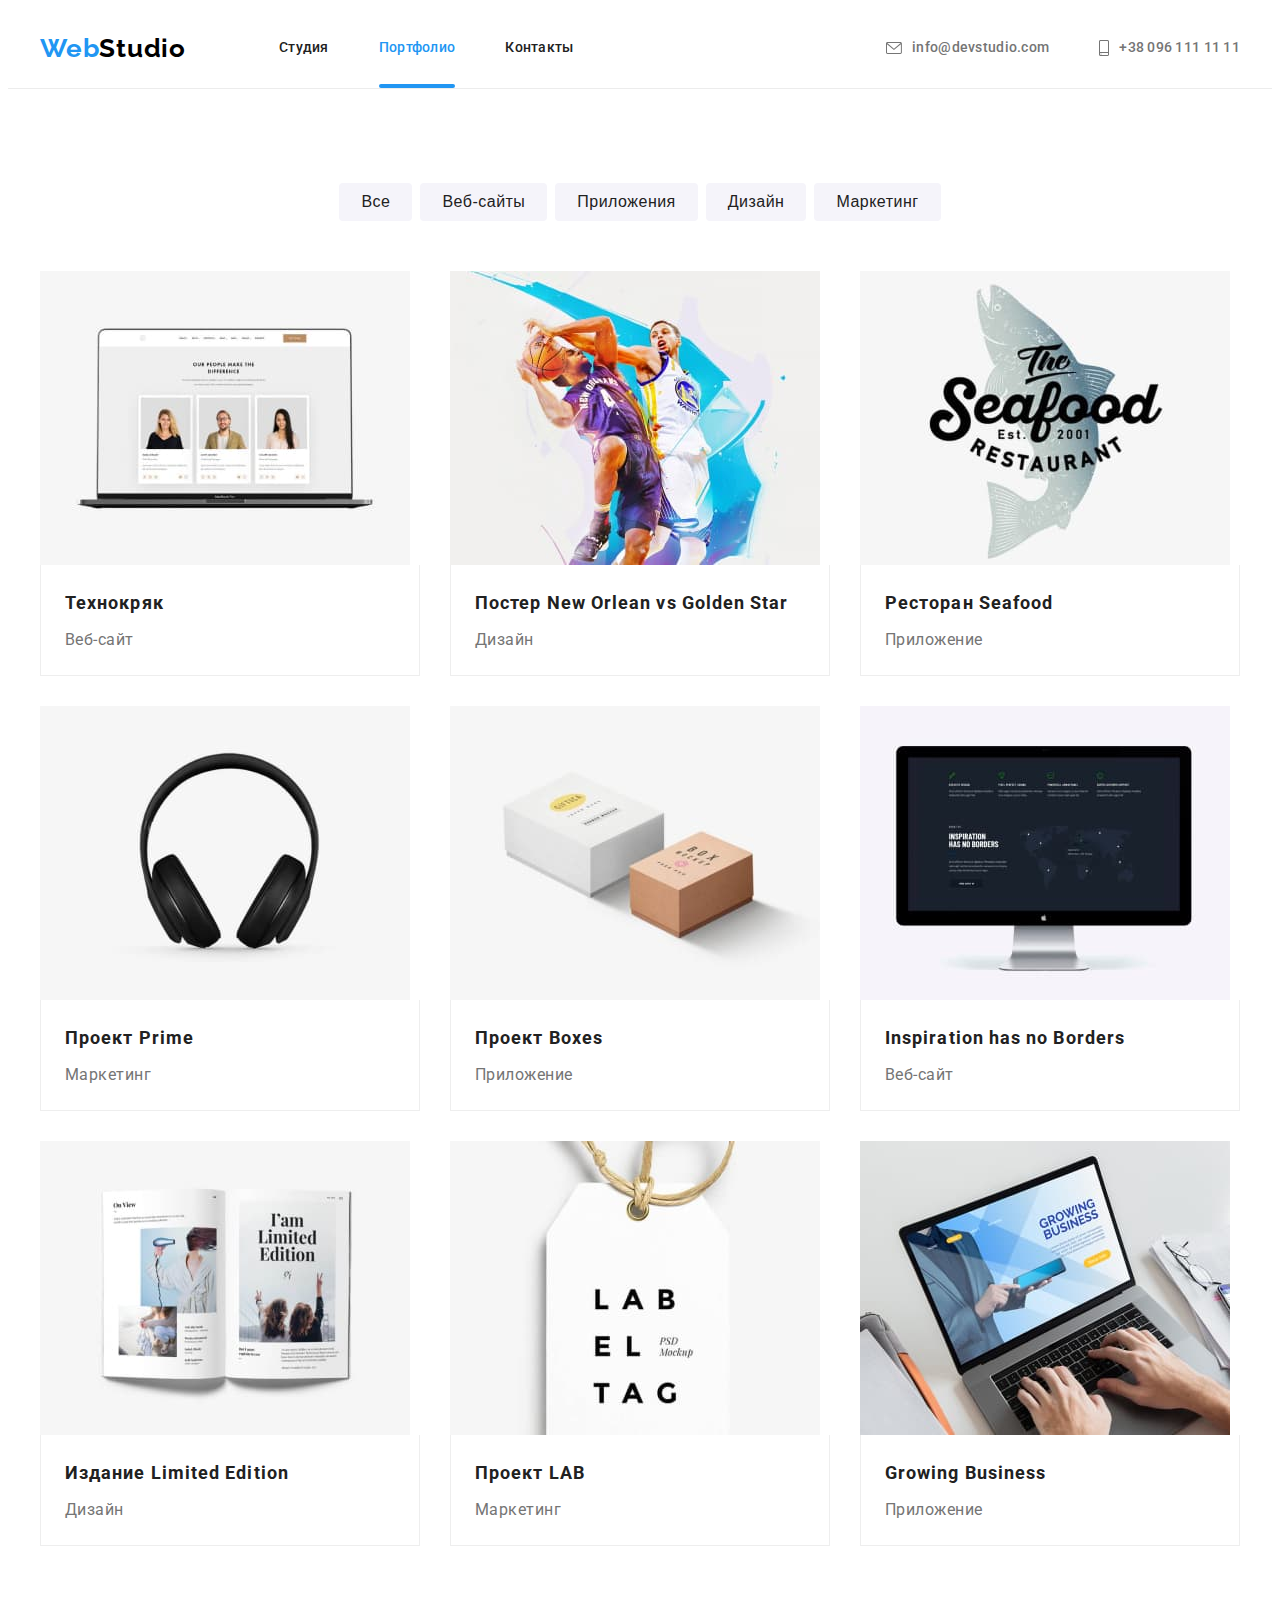
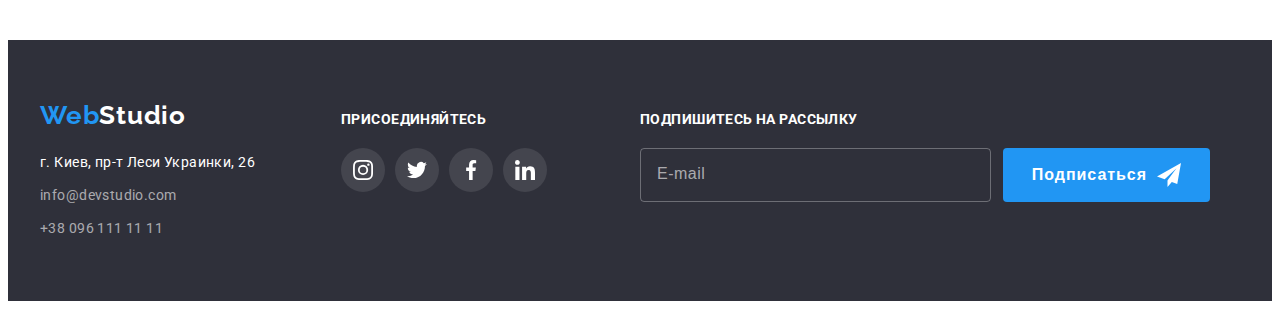
==== portfolio.html @ face76c1 "add files from hw-07" ====
<!DOCTYPE html>
<html lang="ru">
  <head>
    <meta charset="UTF-8" />
    <meta http-equiv="X-UA-Compatible" content="IE=edge" />
    <meta name="viewport" content="width=device-width, initial-scale=1.0" />
    <title>Портфолио</title>
    <link rel="preconnect" href="https://fonts.gstatic.com" />
    <link
      href="https://fonts.googleapis.com/css2?family=Raleway:wght@700&family=Roboto:wght@400;500;700;900&display=swap"
      rel="stylesheet"
    />
    <link
      rel="stylesheet"
      href="https://cdnjs.cloudflare.com/ajax/libs/modern-normalize/1.1.0/modern-normalize.min.css"
      integrity="sha512-wpPYUAdjBVSE4KJnH1VR1HeZfpl1ub8YT/NKx4PuQ5NmX2tKuGu6U/JRp5y+Y8XG2tV+wKQpNHVUX03MfMFn9Q=="
      crossorigin="anonymous"
      referrerpolicy="no-referrer"
    />
    <link rel="stylesheet" href="./css/main.min.css" />
  </head>
  <body>
    <!--Header-->
    <header class="page-header">
      <div class="container header-container">
        <nav class="nav-menu">
          <a href="./index.html" class="logo"
            ><span class="logo__web">Web</span
            ><span class="logo__studio logo__studio_dark">Studio</span></a
          >
          <ul class="nav-list">
            <li class="nav-list__item">
              <a class="nav-list__link" href="./index.html">Студия</a>
            </li>
            <li class="nav-list__item">
              <a class="nav-list__link nav-list__link_current" href="./portfolio.html">Портфолио</a>
            </li>
            <li class="nav-list__item"><a class="nav-list__link" href="">Контакты</a></li>
          </ul>
        </nav>

        <ul class="contacts-list">
          <li class="contacts-list__item">
            <a class="contacts-list__link" href="mailto:info@devstudio.com">
              <svg class="contacts-list__icon" width="16" height="12">
                <use href="./images/symbol-defs.svg#icon-envelope"></use>
              </svg>
              info@devstudio.com
            </a>
          </li>
          <li class="contacts-list__item">
            <a class="contacts-list__link" href="tel:+380961111111">
              <svg class="contacts-list__icon" width="10" height="16">
                <use href="./images/symbol-defs.svg#icon-smartphone"></use>
              </svg>
              +38 096 111 11 11
            </a>
          </li>
        </ul>
      </div>
    </header>

    <main>
      <!-- Project section -->
      <section class="projects">
        <div class="container">
          <ul class="filter-list">
            <li class="filter-list__item">
              <button class="btn filter-list__button" type="button">Все</button>
            </li>
            <li class="filter-list__item">
              <button class="btn filter-list__button" type="button">Веб-сайты</button>
            </li>
            <li class="filter-list__item">
              <button class="btn filter-list__button" type="button">Приложения</button>
            </li>
            <li class="filter-list__item">
              <button class="btn filter-list__button" type="button">Дизайн</button>
            </li>
            <li class="filter-list__item">
              <button class="btn filter-list__button" type="button">Маркетинг</button>
            </li>
          </ul>

          <h1 class="visually-hidden">Портфолио наших работ</h1>
          <ul class="projects-list">
            <li class="projects-list__item">
              <figure class="projects-list__fig">
                <img
                  class="images"
                  src="./images/img-a1.jpg"
                  width="370"
                  alt="Раскрытый и включенный ноутбук, на экране загруженный сайт с портретными фотографиями людей"
                />
                <figcaption class="projects-list__overlay">
                  Технокряк это современная площадка распространения коронавируса. Компании
                  используют эту платформу для цифрового шпионажа и атак на защищённые сервера
                  конкурентов.
                </figcaption>
              </figure>
              <div class="projects-list__card">
                <h2 class="projects-list__name">Технокряк</h2>
                <p class="projects-list__type">Веб-сайт</p>
              </div>
            </li>

            <li class="projects-list__item">
              <figure class="projects-list__fig">
                <img
                  class="images"
                  src="./images/img-a2.jpg"
                  width="370"
                  alt="Два баскетболиста борются за мяч в прыжке"
                />
                <figcaption class="projects-list__overlay">
                  Lorem ipsum dolor sit amet consectetur adipisicing elit. Natus, doloribus dicta!
                  Voluptatum ut magni saepe consequuntur, earum asperiores.
                </figcaption>
              </figure>

              <div class="projects-list__card">
                <h2 class="projects-list__name">Постер New Orlean vs Golden Star</h2>
                <p class="projects-list__type">Дизайн</p>
              </div>
            </li>

            <li class="projects-list__item">
              <figure class="projects-list__fig">
                <img
                  class="images"
                  src="./images/img-a3.jpg"
                  width="370"
                  alt="Логотип ресторана морепродуктов"
                />
                <figcaption class="projects-list__overlay">
                  Lorem ipsum, dolor sit amet consectetur adipisicing elit. Deleniti similique
                  tempora et quod dolore inventore asperiores sunt! Quisquam tempore harum magni
                  veniam.
                </figcaption>
              </figure>

              <div class="projects-list__card">
                <h2 class="projects-list__name">Ресторан Seafood</h2>
                <p class="projects-list__type">Приложение</p>
              </div>
            </li>

            <li class="projects-list__item">
              <figure class="projects-list__fig">
                <img
                  class="images"
                  src="./images/img-a4.jpg"
                  width="370"
                  alt="Накладные наушники"
                />
                <figcaption class="projects-list__overlay">
                  Lorem ipsum dolor sit amet consectetur adipisicing elit. Veniam, optio iure? Quasi
                  incidunt provident accusantium sit exercitationem eaque excepturi autem!
                </figcaption>
              </figure>

              <div class="projects-list__card">
                <h2 class="projects-list__name">Проект Prime</h2>
                <p class="projects-list__type">Маркетинг</p>
              </div>
            </li>

            <li class="projects-list__item">
              <figure class="projects-list__fig">
                <img
                  class="images"
                  src="./images/img-a5.jpg"
                  width="370"
                  alt="Бумажные квадратные коробки. Одна - белая, вторая - коричневая"
                />
                <figcaption class="projects-list__overlay">
                  Lorem, ipsum dolor sit amet consectetur adipisicing elit. Nam obcaecati enim,
                  repudiandae accusantium reprehenderit modi rerum quaerat magni, ex ad ratione
                  quasi.
                </figcaption>
              </figure>

              <div class="projects-list__card">
                <h2 class="projects-list__name">Проект Boxes</h2>
                <p class="projects-list__type">Приложение</p>
              </div>
            </li>

            <li class="projects-list__item">
              <figure class="projects-list__fig">
                <img
                  class="images"
                  src="./images/img-a6.jpg"
                  width="370"
                  alt="Компьютерный монитор на серой подставке"
                />
                <figcaption class="projects-list__overlay">
                  Lorem ipsum dolor sit, amet consectetur adipisicing elit. Quam fugiat neque
                  mollitia odit labore?
                </figcaption>
              </figure>

              <div class="projects-list__card">
                <h2 class="projects-list__name">Inspiration has no Borders</h2>
                <p class="projects-list__type">Веб-сайт</p>
              </div>
            </li>

            <li class="projects-list__item">
              <figure class="projects-list__fig">
                <img
                  class="images"
                  src="./images/img-a7.jpg"
                  width="370"
                  alt="Бирка белого цвета с коричневой верёвкой"
                />
                <figcaption class="projects-list__overlay">
                  Lorem ipsum dolor sit amet consectetur, adipisicing elit. Reiciendis similique
                  iusto numquam illum officiis, excepturi hic quo temporibus maxime!
                </figcaption>
              </figure>

              <div class="projects-list__card">
                <h2 class="projects-list__name">Издание Limited Edition</h2>
                <p class="projects-list__type">Дизайн</p>
              </div>
            </li>

            <li class="projects-list__item">
              <figure class="projects-list__fig">
                <img class="images" src="./images/img-a8.jpg" width="370" alt="Раскрытая книга" />
                <figcaption class="projects-list__overlay">
                  Lorem ipsum dolor sit amet consectetur adipisicing elit. Aliquid voluptatem
                  commodi nihil officia rem deserunt, ad eos mollitia?
                </figcaption>
              </figure>

              <div class="projects-list__card">
                <h2 class="projects-list__name">Проект LAB</h2>
                <p class="projects-list__type">Маркетинг</p>
              </div>
            </li>

            <li class="projects-list__item">
              <figure class="projects-list__fig">
                <img
                  class="images"
                  src="./images/img-a9.jpg"
                  width="370"
                  alt="На экране ноутбука работающее приложение соответствующего проекта"
                />
                <figcaption class="projects-list__overlay">
                  Lorem ipsum dolor sit amet, consectetur adipisicing elit. Recusandae aliquam
                  doloremque ratione enim. Repellat numquam dolor dolorem optio ea odit!
                </figcaption>
              </figure>

              <div class="projects-list__card">
                <h2 class="projects-list__name">Growing Business</h2>
                <p class="projects-list__type">Приложение</p>
              </div>
            </li>
          </ul>
        </div>
      </section>
    </main>

    <!--Footer-->
    <footer class="footer">
      <div class="container footer-container">
        <div class="section-address">
          <a href="./index.html" class="logo footer-logo">
            <span class="logo__web">Web</span
            ><span class="logo__studio logo__studio_light">Studio</span></a
          >
          <ul class="footer-contacts">
            <li class="footer-contacts__item">
              <address class="footer-contacts__address">г. Киев, пр-т Леси Украинки, 26</address>
            </li>
            <li class="footer-contacts__item">
              <a class="footer-contacts__link" href="mailto:info@devstudio.com"
                >info@devstudio.com</a
              >
            </li>
            <li class="item">
              <a class="footer-contacts__link" href="tel:+380961111111">+38 096 111 11 11</a>
            </li>
          </ul>
        </div>
        <!-- section socials -->
        <section class="socials-section">
          <h3 class="socials-title">Присоединяйтесь</h3>

          <ul class="socials-list">
            <li class="socials-list__item">
              <a href="" class="socials-list__link socials-list__link_bgc_gray">
                <svg
                  class="socials-list__icon socials-list__icon_fill_white"
                  width="20"
                  height="20"
                >
                  <use href="./images/symbol-defs.svg#icon-instagram"></use>
                </svg>
              </a>
            </li>

            <li class="socials-list__item">
              <a href="" class="socials-list__link socials-list__link_bgc_gray">
                <svg
                  class="socials-list__icon socials-list__icon_fill_white"
                  width="20"
                  height="20"
                >
                  <use href="./images/symbol-defs.svg#icon-twitter"></use>
                </svg>
              </a>
            </li>

            <li class="socials-list__item">
              <a href="" class="socials-list__link socials-list__link_bgc_gray">
                <svg
                  class="socials-list__icon socials-list__icon_fill_white"
                  width="20"
                  height="20"
                >
                  <use href="./images/symbol-defs.svg#icon-facebook"></use>
                </svg>
              </a>
            </li>

            <li class="socials-list__item">
              <a href="" class="socials-list__link socials-list__link_bgc_gray">
                <svg
                  class="socials-list__icon socials-list__icon_fill_white"
                  width="20"
                  height="20"
                >
                  <use href="./images/symbol-defs.svg#icon-linkedin"></use>
                </svg>
              </a>
            </li>
          </ul>
        </section>
        <!--subscribe form -->
        <form class="subscribe-form">
          <label class="subscribe-label" for="subscribe">Подпишитесь на рассылку</label>
          <div class="input-btn-container">
            <input
              class="subscribe-input"
              type="email"
              name="user-email"
              id="subscribe"
              placeholder="E-mail"
            />
            <button type="submit" class="btn btn-subscribe">
              Подписаться
              <svg class="btn-subscribe__icon" width="24" height="24">
                <use href="./images/symbol-defs.svg#icon-send"></use>
              </svg>
            </button>
          </div>
        </form>
      </div>
    </footer>
  </body>
</html>
---- css/main.min.css ----
h1,h2,h3,h4,h5,h6,p,ul,a{margin:0;padding:0;list-style:none;text-decoration:none}button,input,textarea,a{outline:none}.visually-hidden{position:absolute;width:1px;height:1px;margin:-1px;padding:0;overflow:hidden;border:0;clip:rect(0 0 0 0)}body{font-family:'Roboto', sans-serif;color:#757575}.images{display:block;max-width:100%;height:auto}.page-header{border-bottom:1px solid #ececec}.header-container{display:flex;align-items:center}.container{width:1200px;padding-left:15px;padding-right:15px;margin-left:auto;margin-right:auto}.section{padding-top:94px;padding-bottom:94px}.logo{font-family:"Raleway",sans-serif;font-weight:700;font-size:26px;line-height:1.19;letter-spacing:0.03em}.logo__studio_dark{color:#000000}.logo__studio_light{color:#ffffff}.logo__web{color:#2196f3}.footer-logo{margin-bottom:20px}.nav-list{display:flex;margin-left:93px;font-weight:500;font-size:14px;line-height:1.14;letter-spacing:0.02em}.nav-list__item{position:relative}.nav-list__item:not(:last-child){margin-right:50px}.nav-list__link{display:block;padding-top:32px;padding-bottom:32px;color:#212121;transition-property:color;transition-duration:250ms;transition-timing-function:cubic-bezier(0.4, 0, 0.2, 1)}.nav-list__link:hover,.nav-list__link:focus{color:#2196f3}.nav-list__link_current{color:#2196f3}.nav-list__link_current::after{content:'';position:absolute;left:0;bottom:0;width:100%;height:4px;border-radius:2px;background-color:#2196f3}.nav-menu{display:flex;align-items:center}.contacts-list{display:flex;margin-left:auto;font-weight:500;font-size:14px;line-height:1.14;letter-spacing:0.02em}.contacts-list__item:not(:last-child){margin-right:50px}.contacts-list__icon{margin-right:10px;fill:#757575;transition-property:fill;transition-duration:250ms;transition-timing-function:cubic-bezier(0.4, 0, 0.2, 1)}.contacts-list__link{display:flex;align-items:center;padding-top:32px;padding-bottom:32px;color:currentColor;transition-property:color;transition-duration:250ms;transition-timing-function:cubic-bezier(0.4, 0, 0.2, 1)}.contacts-list__link:hover,.contacts-list__link:focus{color:#2196f3}.contacts-list__link:hover .contacts-list__icon,.contacts-list__link:focus .contacts-list__icon{fill:#2196f3}.section-hero{max-width:1600px;margin-left:auto;margin-right:auto;padding:200px 452px;text-align:center;background-image:linear-gradient(rgba(47,48,58,0.4), rgba(47,48,58,0.4)),url(../images/bg.jpg);background-repeat:no-repeat;background-size:cover}.main-title{margin-bottom:30px;max-width:696px;font-weight:900;font-size:44px;line-height:1.36;text-align:center;letter-spacing:0.06em;text-transform:uppercase;color:#fff}.btn{font-weight:700;font-size:16px;line-height:1.87;letter-spacing:0.06em;text-align:center;background-color:#2196f3;border-style:none;border-radius:4px;color:#fff;cursor:pointer;transition-property:background-color, box-shadow, color;transition-duration:250ms;transition-timing-function:cubic-bezier(0.4, 0, 0.2, 1)}.btn:hover,.btn:focus{box-shadow:0px 4px 4px rgba(0,0,0,0.15);background-color:#188ce8}.btn-hero{padding:10px 32px}.btn-modal{padding:10px 56px}.btn-subscribe{display:flex;align-items:center;padding:10px 29px}.btn-subscribe__icon{margin-left:10px;fill:#fff}.filter-list__button{padding:6px 22px;font-weight:500;line-height:1.62;letter-spacing:0.03em;color:#212121;background-color:#f5f4fa}.filter-list__button:focus,.filter-list__button:hover{color:#fff;background-color:#2196f3;box-shadow:0px 3px 1px rgba(0,0,0,0.1),0px 1px 2px rgba(0,0,0,0.08),0px 2px 2px rgba(0,0,0,0.12)}.backdrop{width:100vw;height:100vh;position:fixed;top:0;left:0;z-index:1;background-color:rgba(0,0,0,0.2);transition-property:opacity, background-color;transition-duration:250ms;transition-timing-function:cubic-bezier(0.4, 0, 0.2, 1)}.is-hidden{opacity:0;pointer-events:none}.modal{position:absolute;left:50%;top:50%;padding:40px;transform:translate(-50%, -50%);width:528px;min-height:581px;background-color:#fff;box-shadow:0px 1px 3px rgba(0,0,0,0.12),0px 1px 1px rgba(0,0,0,0.14),0px 2px 1px rgba(0,0,0,0.2);border-radius:4px}.modal-title{margin-bottom:12px;font-weight:700;font-size:20px;line-height:1.15;text-align:center;letter-spacing:0.03em;color:#212121}.close-btn{display:flex;justify-content:center;align-items:center;position:absolute;top:8px;right:8px;width:30px;height:30px;background-color:#fff;border:1px solid rgba(0,0,0,0.1);border-radius:50%;cursor:pointer}.close-btn__icon{fill:#000;margin:auto;transition-property:fill;transition-duration:250ms;transition-timing-function:cubic-bezier(0.4, 0, 0.2, 1)}.close-btn:hover .close-btn__icon{fill:#2196f3}.form-input-wrap{display:flex;flex-direction:column}.label{margin-bottom:4px;font-size:12px;line-height:1.17;letter-spacing:0.01em;color:#757575;text-align:left}.input-wrap{position:relative;margin-bottom:10px}.input{height:40px;width:100%;padding-left:42px;border:1px solid rgba(33,33,33,0.2);border-radius:4px;transition-property:border-color;transition-duration:250ms;transition-timing-function:cubic-bezier(0.4, 0, 0.2, 1)}.input__icon{position:absolute;top:50%;left:12px;transform:translateY(-50%);transition-property:fill;transition-duration:250ms;transition-timing-function:cubic-bezier(0.4, 0, 0.2, 1)}.input:hover,.input:focus{border-color:#2196f3}.input:hover+.input__icon,.input:focus+.input__icon{fill:#2196f3}.comment-wrap{display:flex;flex-direction:column}.comment{height:120px;padding:12px 16px;margin-bottom:20px;resize:none;border:1px solid rgba(33,33,33,0.2);border-radius:4px}.comment::placeholder{font-size:12px;line-height:1.17;letter-spacing:0.01em;color:rgba(117,117,117,0.5)}.comment:hover,.comment:focus{border-color:#2196f3}.agree-wrap{display:flex;align-items:center;justify-content:center;height:24px;margin-bottom:30px}.label-agree{display:flex;align-items:center;margin-bottom:0;font-size:14px;line-height:1.71;letter-spacing:0.03em;color:#757575}.label-agree__wrap{display:flex;align-items:center;justify-content:center;margin-right:7px;width:16px;height:15px;border:2px solid #000;border-radius:2px;fill:#fff}.user-check:checked+.label-agree .label-agree__wrap{border:none;background-color:#2196f3}.label-agree__link{color:#2196f3;text-decoration:underline}.section-title{margin-bottom:50px;font-weight:bold;font-size:36px;line-height:1.17;text-align:center;letter-spacing:0.03em;color:#212121}.section_bgc_light-gray{background-color:#f5f4fa}.features-list{margin-bottom:94px;display:flex}.features-list__item{width:270px}.features-list__item:not(:last-child){margin-right:30px}.features-list__container{display:flex;justify-content:center;align-items:center;margin-bottom:30px;width:100%;height:120px;background:#f5f4fa;border-radius:4px}.features-list__title{margin-bottom:10px;font-weight:bold;font-size:14px;line-height:1.14;letter-spacing:0.03em;text-transform:uppercase;color:#212121}.features-list__text{font-size:14px;line-height:1.71;letter-spacing:0.03em}.specialisation-list{display:flex;justify-content:space-between}.specialisation-list__fig{display:flex;position:relative;margin:0}.specialisation-list__label{position:absolute;bottom:0;width:100%;padding-top:27px;padding-bottom:27px;font-weight:700;font-size:14px;line-height:1.14;text-align:center;letter-spacing:0.03em;text-transform:uppercase;color:#fff;background:rgba(47,48,58,0.8)}.team-list{display:flex}.team-list__item{padding-bottom:30px;background:#ffffff;box-shadow:0px 1px 3px rgba(0,0,0,0.12),0px 1px 1px rgba(0,0,0,0.14),0px 2px 1px rgba(0,0,0,0.2);border-radius:0px 0px 4px 4px}.team-list__item:not(:last-child){margin-right:30px}.team-list__images{margin-bottom:30px}.team-list__name{margin-bottom:10px;font-weight:500;font-size:16px;line-height:1.19;text-align:center;letter-spacing:0.03em;color:#212121}.team-list__profession{margin-bottom:16px;font-size:16px;line-height:1.19;text-align:center;letter-spacing:0.03em}.socials-list{display:flex;justify-content:center}.socials-list__item:not(:last-child){margin-right:10px}.socials-list__link{display:flex;justify-content:center;align-items:center;width:44px;height:44px;border-radius:50%;transition-property:background-color;transition-duration:250ms;transition-timing-function:cubic-bezier(0.4, 0, 0.2, 1)}.socials-list__link:hover,.socials-list__link:focus{background-color:#2196f3}.socials-list__link:hover .socials-list__icon,.socials-list__link:focus .socials-list__icon{fill:#fff}.socials-list__link_bgc_gray{background-color:rgba(255,255,255,0.1)}.socials-list__icon{transition-property:fill;transition-duration:250ms;transition-timing-function:cubic-bezier(0.4, 0, 0.2, 1)}.socials-list__icon_fill_light-gray{fill:#afb1b8}.socials-list__icon_fill_white{fill:#fff}.clients-list{display:flex;justify-content:center}.clients-list__item:not(:last-child){margin-right:30px}.clients-list__icon{fill:#afb1b8;transition-property:fill;transition-duration:250ms;transition-timing-function:cubic-bezier(0.4, 0, 0.2, 1)}.clients-list__item .clients-list__link{display:flex;justify-content:center;align-items:center;width:170px;height:92px;border:1px solid #afb1b8;border-radius:4px;transition-property:border;transition-duration:250ms;transition-timing-function:cubic-bezier(0.4, 0, 0.2, 1)}.clients-list__link:hover,.clients-list__link:focus{border:1px solid #2196f3}.clients-list__link:hover .clients-list__icon,.clients-list__link:hover .clients-list__icon,.clients-list__link:focus .clients-list__icon,.clients-list__link:focus .clients-list__icon{fill:#2196f3}.footer{background-color:#2f303a}.footer-container{display:flex;padding-top:60px;padding-bottom:60px}.section-address{display:flex;flex-flow:column;min-width:231px}.footer-contacts__item:not(:last-child){margin-bottom:9px}.footer-contacts__address{font-style:inherit;font-size:14px;line-height:1.71;letter-spacing:0.03em;color:#fff}.footer-contacts__link{font-size:14px;line-height:1.71;letter-spacing:0.03em;color:rgba(255,255,255,0.6);transition-property:color;transition-duration:250ms;transition-timing-function:cubic-bezier(0.4, 0, 0.2, 1)}.footer-contacts__link:hover,.footer-contacts__link:focus{color:#2196f3}.socials-section{padding-top:12px;margin-left:70px}.socials-title{margin-bottom:20px;font-weight:700;font-size:14px;line-height:1.14;letter-spacing:0.03em;text-transform:uppercase;color:#fff}.subscribe-form{width:100%;height:auto;margin-left:93px;padding-top:12px}.input-btn-container{display:flex;width:570px}.subscribe-label{display:block;margin-bottom:20px;font-weight:700;font-size:14px;line-height:1.14;letter-spacing:0.03em;text-transform:uppercase;color:#fff}.subscribe-input{margin-right:12px;padding-left:16px;height:50px;width:358px;border:1px solid rgba(255,255,255,0.3);border-radius:4px;background-color:transparent;color:#fff}.subscribe-input::placeholder{font-size:16px;line-height:1.25;letter-spacing:0.03em;color:rgba(255,255,255,0.6)}.subscribe-input:hover,.subscribe-input:focus{border-color:#2196f3}.projects{padding-top:94px;padding-bottom:94px}.filter-list{display:flex;justify-content:center;margin-bottom:50px}.filter-list__item:not(:last-child){margin-right:8px}.projects-list{display:flex;flex-wrap:wrap;margin-top:-30px;margin-left:-30px}.projects-list__fig{position:relative;margin:0;overflow:hidden}.projects-list__overlay{position:absolute;bottom:0;left:0;transform:translateY(105%);padding:63px 24px;width:100%;height:100%;font-size:18px;line-height:1.56;letter-spacing:0.03em;color:#fff;background:rgba(33,150,243,0.9);transition:transform 250ms cubic-bezier(0.4, 0, 0.2, 1)}.projects-list__card{display:block;padding:20px 24px;border:1px solid #eeeeee;border-top:none}.projects-list__name{margin-bottom:4px;font-weight:700;font-size:18px;line-height:36px;letter-spacing:0.06em;color:#212121}.projects-list__type{font-size:16px;line-height:30px;letter-spacing:0.03em}.projects-list__item{flex-basis:calc(100% / 3 - 30px);margin-top:30px;margin-left:30px;transition-property:box-shadow;transition-duration:250ms;transition-timing-function:cubic-bezier(0.4, 0, 0.2, 1)}.projects-list__item:hover{box-shadow:0px 1px 1px rgba(0,0,0,0.12),0px 4px 4px rgba(0,0,0,0.06),1px 4px 6px rgba(0,0,0,0.16)}.projects-list__item:hover .projects-list__overlay{transform:translateY(0)}
/*# sourceMappingURL=main.min.css.map */
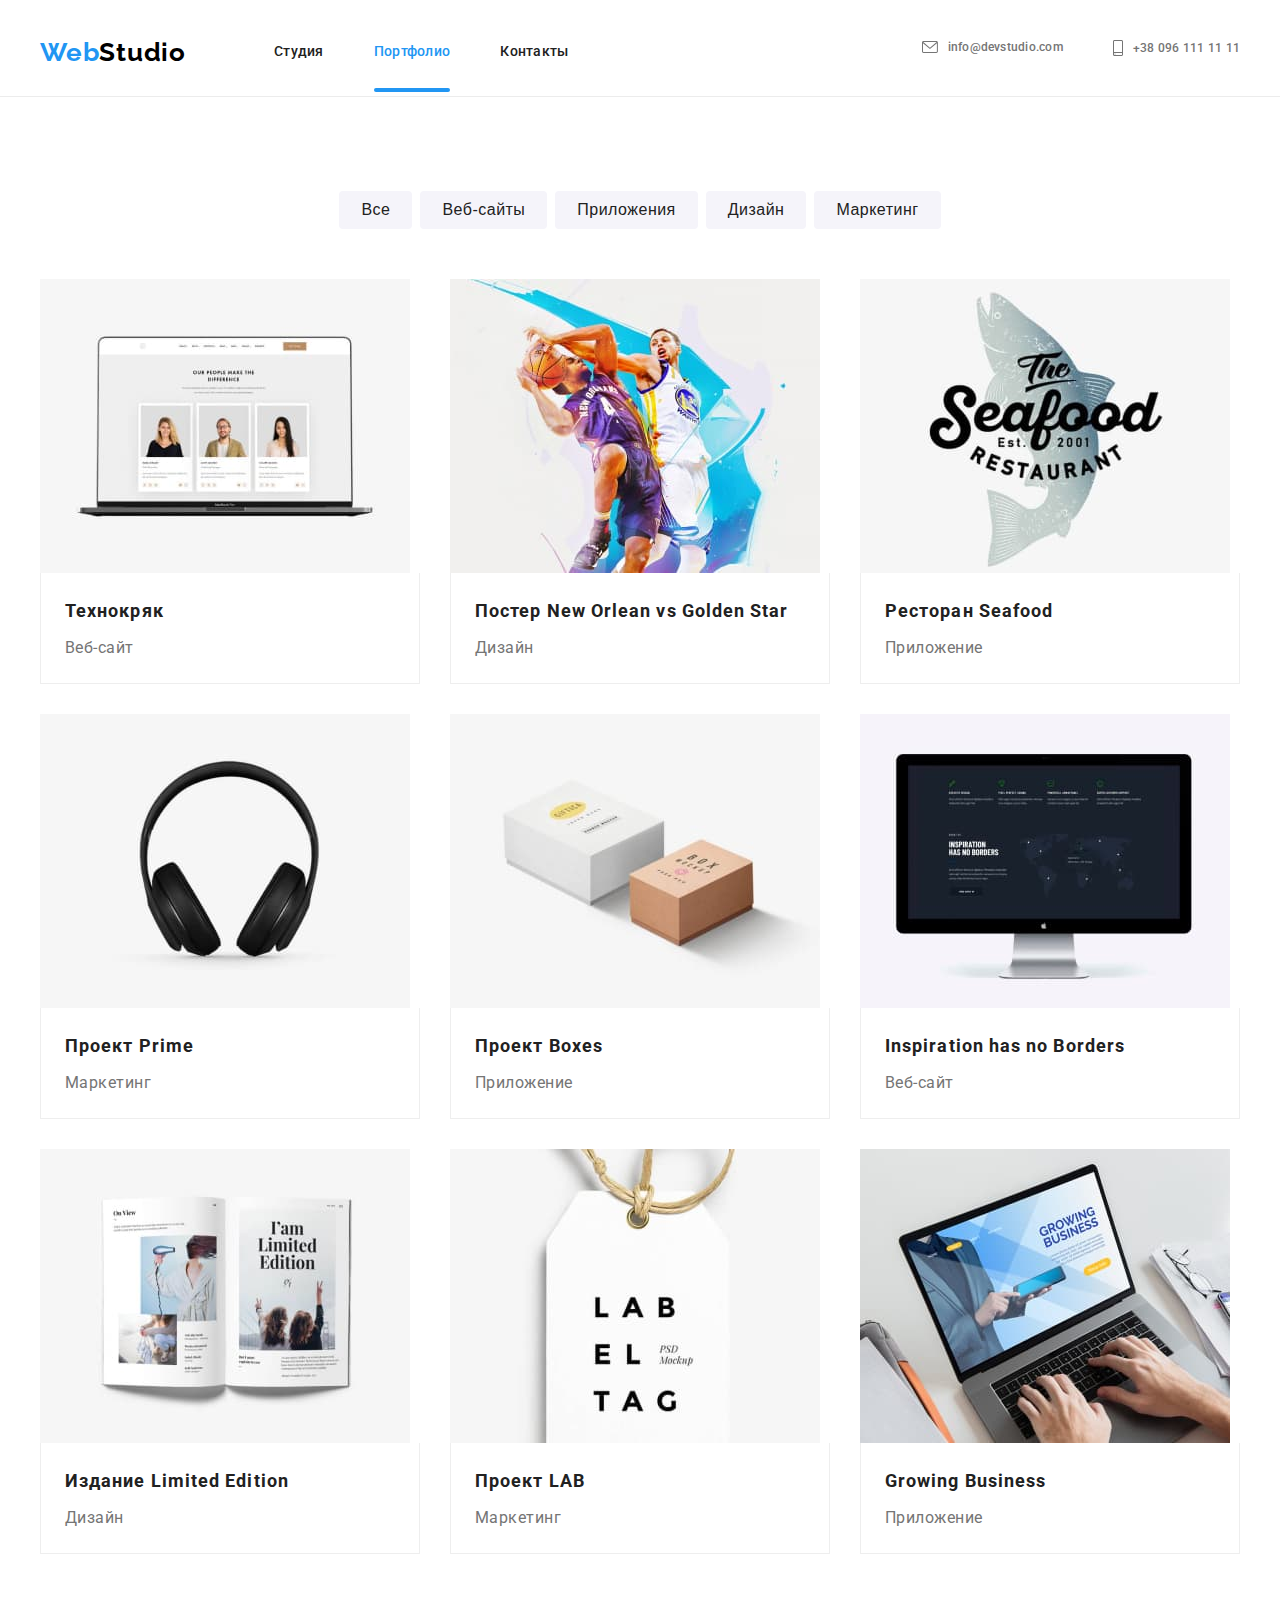
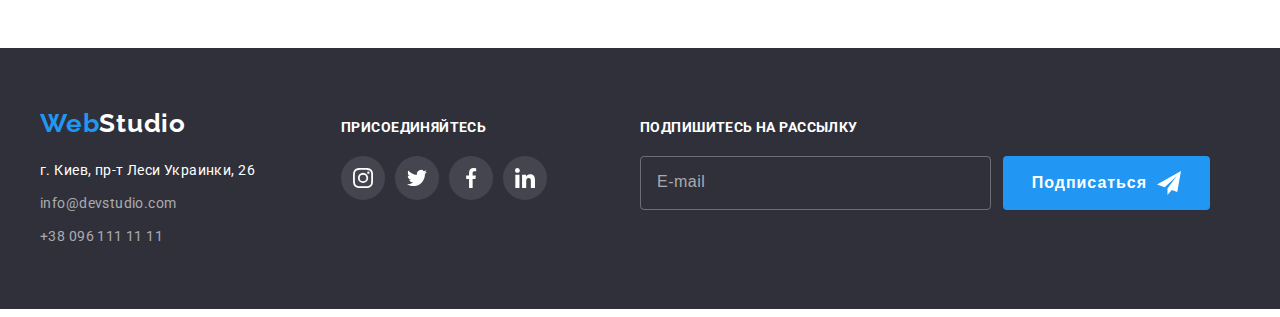
==== commit 0d24db1a: "main and portfolio pages update" ====
--- a/portfolio.html
+++ b/portfolio.html
@@ -265,83 +265,86 @@
       </section>
     </main>
 
-    <!--Footer-->
+    <!-- Footer -->
     <footer class="footer">
       <div class="container footer-container">
-        <div class="section-address">
-          <a href="./index.html" class="logo footer-logo">
-            <span class="logo__web">Web</span
-            ><span class="logo__studio logo__studio_light">Studio</span></a
-          >
-          <ul class="footer-contacts">
-            <li class="footer-contacts__item">
-              <address class="footer-contacts__address">г. Киев, пр-т Леси Украинки, 26</address>
-            </li>
-            <li class="footer-contacts__item">
-              <a class="footer-contacts__link" href="mailto:info@devstudio.com"
-                >info@devstudio.com</a
-              >
-            </li>
-            <li class="item">
-              <a class="footer-contacts__link" href="tel:+380961111111">+38 096 111 11 11</a>
-            </li>
-          </ul>
+        <div class="tablet-footer">
+          <div class="section-address">
+            <a href="./index.html" class="logo footer-logo">
+              <span class="logo__web">Web</span
+              ><span class="logo__studio logo__studio_light">Studio</span></a
+            >
+            <ul class="footer-contacts">
+              <li class="footer-contacts__item">
+                <address class="footer-contacts__address">г. Киев, пр-т Леси Украинки, 26</address>
+              </li>
+              <li class="footer-contacts__item">
+                <a class="footer-contacts__link" href="mailto:info@devstudio.com"
+                  >info@devstudio.com</a
+                >
+              </li>
+              <li class="item">
+                <a class="footer-contacts__link" href="tel:+380961111111">+38 096 111 11 11</a>
+              </li>
+            </ul>
+          </div>
+
+          <!-- section socials -->
+          <section class="socials-section">
+            <h3 class="socials-title">Присоединяйтесь</h3>
+
+            <ul class="socials-list">
+              <li class="socials-list__item">
+                <a href="" class="socials-list__link socials-list__link_bgc_gray">
+                  <svg
+                    class="socials-list__icon socials-list__icon_fill_white"
+                    width="20"
+                    height="20"
+                  >
+                    <use href="./images/symbol-defs.svg#icon-instagram"></use>
+                  </svg>
+                </a>
+              </li>
+
+              <li class="socials-list__item">
+                <a href="" class="socials-list__link socials-list__link_bgc_gray">
+                  <svg
+                    class="socials-list__icon socials-list__icon_fill_white"
+                    width="20"
+                    height="20"
+                  >
+                    <use href="./images/symbol-defs.svg#icon-twitter"></use>
+                  </svg>
+                </a>
+              </li>
+
+              <li class="socials-list__item">
+                <a href="" class="socials-list__link socials-list__link_bgc_gray">
+                  <svg
+                    class="socials-list__icon socials-list__icon_fill_white"
+                    width="20"
+                    height="20"
+                  >
+                    <use href="./images/symbol-defs.svg#icon-facebook"></use>
+                  </svg>
+                </a>
+              </li>
+
+              <li class="socials-list__item">
+                <a href="" class="socials-list__link socials-list__link_bgc_gray">
+                  <svg
+                    class="socials-list__icon socials-list__icon_fill_white"
+                    width="20"
+                    height="20"
+                  >
+                    <use href="./images/symbol-defs.svg#icon-linkedin"></use>
+                  </svg>
+                </a>
+              </li>
+            </ul>
+          </section>
         </div>
-        <!-- section socials -->
-        <section class="socials-section">
-          <h3 class="socials-title">Присоединяйтесь</h3>
-
-          <ul class="socials-list">
-            <li class="socials-list__item">
-              <a href="" class="socials-list__link socials-list__link_bgc_gray">
-                <svg
-                  class="socials-list__icon socials-list__icon_fill_white"
-                  width="20"
-                  height="20"
-                >
-                  <use href="./images/symbol-defs.svg#icon-instagram"></use>
-                </svg>
-              </a>
-            </li>
-
-            <li class="socials-list__item">
-              <a href="" class="socials-list__link socials-list__link_bgc_gray">
-                <svg
-                  class="socials-list__icon socials-list__icon_fill_white"
-                  width="20"
-                  height="20"
-                >
-                  <use href="./images/symbol-defs.svg#icon-twitter"></use>
-                </svg>
-              </a>
-            </li>
-
-            <li class="socials-list__item">
-              <a href="" class="socials-list__link socials-list__link_bgc_gray">
-                <svg
-                  class="socials-list__icon socials-list__icon_fill_white"
-                  width="20"
-                  height="20"
-                >
-                  <use href="./images/symbol-defs.svg#icon-facebook"></use>
-                </svg>
-              </a>
-            </li>
-
-            <li class="socials-list__item">
-              <a href="" class="socials-list__link socials-list__link_bgc_gray">
-                <svg
-                  class="socials-list__icon socials-list__icon_fill_white"
-                  width="20"
-                  height="20"
-                >
-                  <use href="./images/symbol-defs.svg#icon-linkedin"></use>
-                </svg>
-              </a>
-            </li>
-          </ul>
-        </section>
-        <!--subscribe form -->
+        <!-- subscribe form -->
         <form class="subscribe-form">
           <label class="subscribe-label" for="subscribe">Подпишитесь на рассылку</label>
           <div class="input-btn-container">
--- a/css/main.min.css
+++ b/css/main.min.css
@@ -1,2 +1,2 @@
-h1,h2,h3,h4,h5,h6,p,ul,a{margin:0;padding:0;list-style:none;text-decoration:none}button,input,textarea,a{outline:none}.visually-hidden{position:absolute;width:1px;height:1px;margin:-1px;padding:0;overflow:hidden;border:0;clip:rect(0 0 0 0)}body{font-family:'Roboto', sans-serif;color:#757575}.images{display:block;max-width:100%;height:auto}.page-header{border-bottom:1px solid #ececec}.header-container{display:flex;align-items:center}.container{width:1200px;padding-left:15px;padding-right:15px;margin-left:auto;margin-right:auto}.section{padding-top:94px;padding-bottom:94px}.logo{font-family:"Raleway",sans-serif;font-weight:700;font-size:26px;line-height:1.19;letter-spacing:0.03em}.logo__studio_dark{color:#000000}.logo__studio_light{color:#ffffff}.logo__web{color:#2196f3}.footer-logo{margin-bottom:20px}.nav-list{display:flex;margin-left:93px;font-weight:500;font-size:14px;line-height:1.14;letter-spacing:0.02em}.nav-list__item{position:relative}.nav-list__item:not(:last-child){margin-right:50px}.nav-list__link{display:block;padding-top:32px;padding-bottom:32px;color:#212121;transition-property:color;transition-duration:250ms;transition-timing-function:cubic-bezier(0.4, 0, 0.2, 1)}.nav-list__link:hover,.nav-list__link:focus{color:#2196f3}.nav-list__link_current{color:#2196f3}.nav-list__link_current::after{content:'';position:absolute;left:0;bottom:0;width:100%;height:4px;border-radius:2px;background-color:#2196f3}.nav-menu{display:flex;align-items:center}.contacts-list{display:flex;margin-left:auto;font-weight:500;font-size:14px;line-height:1.14;letter-spacing:0.02em}.contacts-list__item:not(:last-child){margin-right:50px}.contacts-list__icon{margin-right:10px;fill:#757575;transition-property:fill;transition-duration:250ms;transition-timing-function:cubic-bezier(0.4, 0, 0.2, 1)}.contacts-list__link{display:flex;align-items:center;padding-top:32px;padding-bottom:32px;color:currentColor;transition-property:color;transition-duration:250ms;transition-timing-function:cubic-bezier(0.4, 0, 0.2, 1)}.contacts-list__link:hover,.contacts-list__link:focus{color:#2196f3}.contacts-list__link:hover .contacts-list__icon,.contacts-list__link:focus .contacts-list__icon{fill:#2196f3}.section-hero{max-width:1600px;margin-left:auto;margin-right:auto;padding:200px 452px;text-align:center;background-image:linear-gradient(rgba(47,48,58,0.4), rgba(47,48,58,0.4)),url(../images/bg.jpg);background-repeat:no-repeat;background-size:cover}.main-title{margin-bottom:30px;max-width:696px;font-weight:900;font-size:44px;line-height:1.36;text-align:center;letter-spacing:0.06em;text-transform:uppercase;color:#fff}.btn{font-weight:700;font-size:16px;line-height:1.87;letter-spacing:0.06em;text-align:center;background-color:#2196f3;border-style:none;border-radius:4px;color:#fff;cursor:pointer;transition-property:background-color, box-shadow, color;transition-duration:250ms;transition-timing-function:cubic-bezier(0.4, 0, 0.2, 1)}.btn:hover,.btn:focus{box-shadow:0px 4px 4px rgba(0,0,0,0.15);background-color:#188ce8}.btn-hero{padding:10px 32px}.btn-modal{padding:10px 56px}.btn-subscribe{display:flex;align-items:center;padding:10px 29px}.btn-subscribe__icon{margin-left:10px;fill:#fff}.filter-list__button{padding:6px 22px;font-weight:500;line-height:1.62;letter-spacing:0.03em;color:#212121;background-color:#f5f4fa}.filter-list__button:focus,.filter-list__button:hover{color:#fff;background-color:#2196f3;box-shadow:0px 3px 1px rgba(0,0,0,0.1),0px 1px 2px rgba(0,0,0,0.08),0px 2px 2px rgba(0,0,0,0.12)}.backdrop{width:100vw;height:100vh;position:fixed;top:0;left:0;z-index:1;background-color:rgba(0,0,0,0.2);transition-property:opacity, background-color;transition-duration:250ms;transition-timing-function:cubic-bezier(0.4, 0, 0.2, 1)}.is-hidden{opacity:0;pointer-events:none}.modal{position:absolute;left:50%;top:50%;padding:40px;transform:translate(-50%, -50%);width:528px;min-height:581px;background-color:#fff;box-shadow:0px 1px 3px rgba(0,0,0,0.12),0px 1px 1px rgba(0,0,0,0.14),0px 2px 1px rgba(0,0,0,0.2);border-radius:4px}.modal-title{margin-bottom:12px;font-weight:700;font-size:20px;line-height:1.15;text-align:center;letter-spacing:0.03em;color:#212121}.close-btn{display:flex;justify-content:center;align-items:center;position:absolute;top:8px;right:8px;width:30px;height:30px;background-color:#fff;border:1px solid rgba(0,0,0,0.1);border-radius:50%;cursor:pointer}.close-btn__icon{fill:#000;margin:auto;transition-property:fill;transition-duration:250ms;transition-timing-function:cubic-bezier(0.4, 0, 0.2, 1)}.close-btn:hover .close-btn__icon{fill:#2196f3}.form-input-wrap{display:flex;flex-direction:column}.label{margin-bottom:4px;font-size:12px;line-height:1.17;letter-spacing:0.01em;color:#757575;text-align:left}.input-wrap{position:relative;margin-bottom:10px}.input{height:40px;width:100%;padding-left:42px;border:1px solid rgba(33,33,33,0.2);border-radius:4px;transition-property:border-color;transition-duration:250ms;transition-timing-function:cubic-bezier(0.4, 0, 0.2, 1)}.input__icon{position:absolute;top:50%;left:12px;transform:translateY(-50%);transition-property:fill;transition-duration:250ms;transition-timing-function:cubic-bezier(0.4, 0, 0.2, 1)}.input:hover,.input:focus{border-color:#2196f3}.input:hover+.input__icon,.input:focus+.input__icon{fill:#2196f3}.comment-wrap{display:flex;flex-direction:column}.comment{height:120px;padding:12px 16px;margin-bottom:20px;resize:none;border:1px solid rgba(33,33,33,0.2);border-radius:4px}.comment::placeholder{font-size:12px;line-height:1.17;letter-spacing:0.01em;color:rgba(117,117,117,0.5)}.comment:hover,.comment:focus{border-color:#2196f3}.agree-wrap{display:flex;align-items:center;justify-content:center;height:24px;margin-bottom:30px}.label-agree{display:flex;align-items:center;margin-bottom:0;font-size:14px;line-height:1.71;letter-spacing:0.03em;color:#757575}.label-agree__wrap{display:flex;align-items:center;justify-content:center;margin-right:7px;width:16px;height:15px;border:2px solid #000;border-radius:2px;fill:#fff}.user-check:checked+.label-agree .label-agree__wrap{border:none;background-color:#2196f3}.label-agree__link{color:#2196f3;text-decoration:underline}.section-title{margin-bottom:50px;font-weight:bold;font-size:36px;line-height:1.17;text-align:center;letter-spacing:0.03em;color:#212121}.section_bgc_light-gray{background-color:#f5f4fa}.features-list{margin-bottom:94px;display:flex}.features-list__item{width:270px}.features-list__item:not(:last-child){margin-right:30px}.features-list__container{display:flex;justify-content:center;align-items:center;margin-bottom:30px;width:100%;height:120px;background:#f5f4fa;border-radius:4px}.features-list__title{margin-bottom:10px;font-weight:bold;font-size:14px;line-height:1.14;letter-spacing:0.03em;text-transform:uppercase;color:#212121}.features-list__text{font-size:14px;line-height:1.71;letter-spacing:0.03em}.specialisation-list{display:flex;justify-content:space-between}.specialisation-list__fig{display:flex;position:relative;margin:0}.specialisation-list__label{position:absolute;bottom:0;width:100%;padding-top:27px;padding-bottom:27px;font-weight:700;font-size:14px;line-height:1.14;text-align:center;letter-spacing:0.03em;text-transform:uppercase;color:#fff;background:rgba(47,48,58,0.8)}.team-list{display:flex}.team-list__item{padding-bottom:30px;background:#ffffff;box-shadow:0px 1px 3px rgba(0,0,0,0.12),0px 1px 1px rgba(0,0,0,0.14),0px 2px 1px rgba(0,0,0,0.2);border-radius:0px 0px 4px 4px}.team-list__item:not(:last-child){margin-right:30px}.team-list__images{margin-bottom:30px}.team-list__name{margin-bottom:10px;font-weight:500;font-size:16px;line-height:1.19;text-align:center;letter-spacing:0.03em;color:#212121}.team-list__profession{margin-bottom:16px;font-size:16px;line-height:1.19;text-align:center;letter-spacing:0.03em}.socials-list{display:flex;justify-content:center}.socials-list__item:not(:last-child){margin-right:10px}.socials-list__link{display:flex;justify-content:center;align-items:center;width:44px;height:44px;border-radius:50%;transition-property:background-color;transition-duration:250ms;transition-timing-function:cubic-bezier(0.4, 0, 0.2, 1)}.socials-list__link:hover,.socials-list__link:focus{background-color:#2196f3}.socials-list__link:hover .socials-list__icon,.socials-list__link:focus .socials-list__icon{fill:#fff}.socials-list__link_bgc_gray{background-color:rgba(255,255,255,0.1)}.socials-list__icon{transition-property:fill;transition-duration:250ms;transition-timing-function:cubic-bezier(0.4, 0, 0.2, 1)}.socials-list__icon_fill_light-gray{fill:#afb1b8}.socials-list__icon_fill_white{fill:#fff}.clients-list{display:flex;justify-content:center}.clients-list__item:not(:last-child){margin-right:30px}.clients-list__icon{fill:#afb1b8;transition-property:fill;transition-duration:250ms;transition-timing-function:cubic-bezier(0.4, 0, 0.2, 1)}.clients-list__item .clients-list__link{display:flex;justify-content:center;align-items:center;width:170px;height:92px;border:1px solid #afb1b8;border-radius:4px;transition-property:border;transition-duration:250ms;transition-timing-function:cubic-bezier(0.4, 0, 0.2, 1)}.clients-list__link:hover,.clients-list__link:focus{border:1px solid #2196f3}.clients-list__link:hover .clients-list__icon,.clients-list__link:hover .clients-list__icon,.clients-list__link:focus .clients-list__icon,.clients-list__link:focus .clients-list__icon{fill:#2196f3}.footer{background-color:#2f303a}.footer-container{display:flex;padding-top:60px;padding-bottom:60px}.section-address{display:flex;flex-flow:column;min-width:231px}.footer-contacts__item:not(:last-child){margin-bottom:9px}.footer-contacts__address{font-style:inherit;font-size:14px;line-height:1.71;letter-spacing:0.03em;color:#fff}.footer-contacts__link{font-size:14px;line-height:1.71;letter-spacing:0.03em;color:rgba(255,255,255,0.6);transition-property:color;transition-duration:250ms;transition-timing-function:cubic-bezier(0.4, 0, 0.2, 1)}.footer-contacts__link:hover,.footer-contacts__link:focus{color:#2196f3}.socials-section{padding-top:12px;margin-left:70px}.socials-title{margin-bottom:20px;font-weight:700;font-size:14px;line-height:1.14;letter-spacing:0.03em;text-transform:uppercase;color:#fff}.subscribe-form{width:100%;height:auto;margin-left:93px;padding-top:12px}.input-btn-container{display:flex;width:570px}.subscribe-label{display:block;margin-bottom:20px;font-weight:700;font-size:14px;line-height:1.14;letter-spacing:0.03em;text-transform:uppercase;color:#fff}.subscribe-input{margin-right:12px;padding-left:16px;height:50px;width:358px;border:1px solid rgba(255,255,255,0.3);border-radius:4px;background-color:transparent;color:#fff}.subscribe-input::placeholder{font-size:16px;line-height:1.25;letter-spacing:0.03em;color:rgba(255,255,255,0.6)}.subscribe-input:hover,.subscribe-input:focus{border-color:#2196f3}.projects{padding-top:94px;padding-bottom:94px}.filter-list{display:flex;justify-content:center;margin-bottom:50px}.filter-list__item:not(:last-child){margin-right:8px}.projects-list{display:flex;flex-wrap:wrap;margin-top:-30px;margin-left:-30px}.projects-list__fig{position:relative;margin:0;overflow:hidden}.projects-list__overlay{position:absolute;bottom:0;left:0;transform:translateY(105%);padding:63px 24px;width:100%;height:100%;font-size:18px;line-height:1.56;letter-spacing:0.03em;color:#fff;background:rgba(33,150,243,0.9);transition:transform 250ms cubic-bezier(0.4, 0, 0.2, 1)}.projects-list__card{display:block;padding:20px 24px;border:1px solid #eeeeee;border-top:none}.projects-list__name{margin-bottom:4px;font-weight:700;font-size:18px;line-height:36px;letter-spacing:0.06em;color:#212121}.projects-list__type{font-size:16px;line-height:30px;letter-spacing:0.03em}.projects-list__item{flex-basis:calc(100% / 3 - 30px);margin-top:30px;margin-left:30px;transition-property:box-shadow;transition-duration:250ms;transition-timing-function:cubic-bezier(0.4, 0, 0.2, 1)}.projects-list__item:hover{box-shadow:0px 1px 1px rgba(0,0,0,0.12),0px 4px 4px rgba(0,0,0,0.06),1px 4px 6px rgba(0,0,0,0.16)}.projects-list__item:hover .projects-list__overlay{transform:translateY(0)}
+h1,h2,h3,h4,h5,h6,p,ul,a{margin:0;padding:0;list-style:none;text-decoration:none}button,input,textarea,a{outline:none}.visually-hidden{position:absolute;width:1px;height:1px;margin:-1px;padding:0;overflow:hidden;border:0;clip:rect(0 0 0 0)}body{width:100vw;margin-left:auto;margin-right:auto;font-family:'Roboto', sans-serif;color:#757575}.images{display:block;max-width:100%;height:auto}.page-header{border-bottom:1px solid #ececec}@media screen and (min-width: 768px){.header-container{display:flex;align-items:center}}.container{max-width:1200px;padding-left:15px;padding-right:15px;margin-left:auto;margin-right:auto;overflow-x:hidden}@media screen and (max-width: 767px){.container{max-width:480px}}@media screen and (min-width: 768px) and (max-width: 1199px){.container{max-width:768px}}.section{padding-top:60px;padding-bottom:60px}@media screen and (min-width: 1200px){.section{padding-top:94px;padding-bottom:94px}}.logo{font-family:"Raleway",sans-serif;font-weight:700;font-size:24px;line-height:1.17;letter-spacing:0.03em}.logo__studio_dark{color:#000000}.logo__studio_light{color:#ffffff}.logo__web{color:#2196f3}@media screen and (min-width: 1200px){.logo{font-size:26px;line-height:1.19}}.footer-logo{display:block;margin-bottom:20px}.nav-list{display:flex;margin-left:88px;font-weight:500;font-size:14px;line-height:1.14;letter-spacing:0.02em}@media screen and (max-width: 767px){.nav-list{display:none}}.nav-list__item{position:relative}.nav-list__item:not(:last-child){margin-right:50px}.nav-list__link{display:block;padding-top:32px;padding-bottom:32px;color:#212121;transition-property:color;transition-duration:250ms;transition-timing-function:cubic-bezier(0.4, 0, 0.2, 1)}.nav-list__link:hover,.nav-list__link:focus{color:#2196f3}.nav-list__link_current{color:#2196f3}.nav-list__link_current::after{content:'';position:absolute;left:0;bottom:0;width:100%;height:4px;border-radius:2px;background-color:#2196f3}.nav-menu{display:flex;align-items:center}.contacts-list{margin-left:auto;font-weight:500;font-size:12px;line-height:1.17;letter-spacing:0.02em}.contacts-list__item:not(:last-child){margin-bottom:10px}.contacts-list__icon{margin-right:10px;fill:#757575;transition-property:fill;transition-duration:250ms;transition-timing-function:cubic-bezier(0.4, 0, 0.2, 1)}@media screen and (max-width: 767px){.contacts-list{display:none}}@media screen and (min-width: 1200px){.contacts-list{display:flex}.contacts-list__link{padding-top:32px;padding-bottom:32px}.contacts-list__item:not(:last-child){margin-right:50px}}.contacts-list__link{display:flex;align-items:center;color:currentColor;transition-property:color;transition-duration:250ms;transition-timing-function:cubic-bezier(0.4, 0, 0.2, 1)}.contacts-list__link:hover,.contacts-list__link:focus{color:#2196f3}.contacts-list__link:hover .contacts-list__icon,.contacts-list__link:focus .contacts-list__icon{fill:#2196f3}.section-hero{width:100%;text-align:center}@media screen and (max-width: 1199px){.section-hero{padding:118px 60px;background-image:linear-gradient(rgba(47,48,58,0.4), rgba(47,48,58,0.4)),url(../images/bg.jpg);background-repeat:no-repeat;background-size:cover}}@media screen and (min-width: 1200px){.section-hero{max-width:1600px;margin-left:auto;margin-right:auto;padding-top:200px;padding-bottom:200px;background-image:linear-gradient(rgba(47,48,58,0.4), rgba(47,48,58,0.4)),url(../images/bg.jpg);background-repeat:no-repeat;background-size:cover}}.section-hero .main-title{margin-bottom:30px;margin-left:auto;margin-right:auto;max-width:360px;font-weight:900;font-size:26px;line-height:1.62;letter-spacing:0.06em;text-transform:uppercase;word-wrap:break-word;color:#fff}@media screen and (min-width: 1200px){.section-hero .main-title{max-width:696px;font-size:44px;line-height:1.36}}.btn{font-weight:700;font-size:16px;line-height:1.87;letter-spacing:0.06em;text-align:center;border-style:none;border-radius:4px;color:#fff;cursor:pointer;transition-property:background-color, box-shadow, color;transition-duration:250ms;transition-timing-function:cubic-bezier(0.4, 0, 0.2, 1)}.btn:hover,.btn:focus{box-shadow:0px 4px 4px rgba(0,0,0,0.15);background-color:#188ce8}.btn-mob-menu{display:flex;justify-content:center;align-items:center;margin-top:10px;margin-bottom:10px;margin-left:auto;width:40px;height:40px}@media screen and (min-width: 768px){.btn-mob-menu{display:none}}.btn-hero,.btn-modal,.btn-subscribe{background-color:#2196f3}.btn-hero{padding:10px 32px}.btn-modal{padding:10px 56px}.btn-subscribe{display:flex;align-items:center;margin-left:auto;margin-right:auto;padding:10px 29px}.btn-subscribe__icon{margin-left:10px;fill:#fff}.filter-list__button{padding:6px 22px;font-weight:500;line-height:1.62;letter-spacing:0.03em;color:#212121;background-color:#f5f4fa}.filter-list__button:focus,.filter-list__button:hover{color:#fff;background-color:#2196f3;box-shadow:0px 3px 1px rgba(0,0,0,0.1),0px 1px 2px rgba(0,0,0,0.08),0px 2px 2px rgba(0,0,0,0.12)}.backdrop{width:100vw;height:100vh;position:fixed;top:0;left:0;z-index:1;background-color:rgba(0,0,0,0.2);transition-property:opacity, background-color;transition-duration:250ms;transition-timing-function:cubic-bezier(0.4, 0, 0.2, 1)}.is-hidden{opacity:0;pointer-events:none}.modal{position:absolute;left:50%;top:50%;padding:40px;transform:translate(-50%, -50%);width:528px;min-height:581px;background-color:#fff;box-shadow:0px 1px 3px rgba(0,0,0,0.12),0px 1px 1px rgba(0,0,0,0.14),0px 2px 1px rgba(0,0,0,0.2);border-radius:4px}.modal-title{margin-bottom:12px;font-weight:700;font-size:20px;line-height:1.15;text-align:center;letter-spacing:0.03em;color:#212121}.close-btn{display:flex;justify-content:center;align-items:center;position:absolute;top:8px;right:8px;width:30px;height:30px;background-color:#fff;border:1px solid rgba(0,0,0,0.1);border-radius:50%;cursor:pointer}.close-btn__icon{fill:#000;margin:auto;transition-property:fill;transition-duration:250ms;transition-timing-function:cubic-bezier(0.4, 0, 0.2, 1)}.close-btn:hover .close-btn__icon{fill:#2196f3}.form-input-wrap{display:flex;flex-direction:column}.label{margin-bottom:4px;font-size:12px;line-height:1.17;letter-spacing:0.01em;color:#757575;text-align:left}.input-wrap{position:relative;margin-bottom:10px}.input{height:40px;width:100%;padding-left:42px;border:1px solid rgba(33,33,33,0.2);border-radius:4px;transition-property:border-color;transition-duration:250ms;transition-timing-function:cubic-bezier(0.4, 0, 0.2, 1)}.input__icon{position:absolute;top:50%;left:12px;transform:translateY(-50%);transition-property:fill;transition-duration:250ms;transition-timing-function:cubic-bezier(0.4, 0, 0.2, 1)}.input:hover,.input:focus{border-color:#2196f3}.input:hover+.input__icon,.input:focus+.input__icon{fill:#2196f3}.comment-wrap{display:flex;flex-direction:column}.comment{height:120px;padding:12px 16px;margin-bottom:20px;resize:none;border:1px solid rgba(33,33,33,0.2);border-radius:4px}.comment::placeholder{font-size:12px;line-height:1.17;letter-spacing:0.01em;color:rgba(117,117,117,0.5)}.comment:hover,.comment:focus{border-color:#2196f3}.agree-wrap{display:flex;align-items:center;justify-content:center;height:24px;margin-bottom:30px}.label-agree{display:flex;align-items:center;margin-bottom:0;font-size:14px;line-height:1.71;letter-spacing:0.03em;color:#757575}.label-agree__wrap{display:flex;align-items:center;justify-content:center;margin-right:7px;width:16px;height:15px;border:2px solid #000;border-radius:2px;fill:#fff}.user-check:checked+.label-agree .label-agree__wrap{border:none;background-color:#2196f3}.label-agree__link{color:#2196f3;text-decoration:underline}.section-title{margin-bottom:30px;font-weight:700;font-size:28px;line-height:1.18;text-align:center;letter-spacing:0.03em;color:#212121}.section_bgc_light-gray{background-color:#f5f4fa}.features-list__container{max-width:100%;display:flex;justify-content:center;align-items:center;margin-bottom:30px;height:120px;background:#f5f4fa;border-radius:4px}.features-list__title{margin-bottom:10px;font-weight:700;font-size:14px;line-height:1.14;letter-spacing:0.03em;text-transform:uppercase;color:#212121}.features-list__text{font-size:14px;line-height:1.71;letter-spacing:0.03em}@media screen and (max-width: 767px){.features-list__title{text-align:center}.features-list__item:not(:last-child){margin-bottom:30px}}@media screen and (min-width: 1200px){.features-list{margin-bottom:94px;display:flex}.features-list:not(:last-child){margin-right:30px}}@media screen and (min-width: 767px) and (max-width: 1199px){.features-list{display:flex;flex-wrap:wrap;margin-top:-30px;margin-left:-30px}.features-list__item{margin-top:30px;margin-left:30px;max-width:calc((100% - 60px) / 2)}}@media screen and (min-width: 1200px){.features-list{display:flex;margin-top:-30px;margin-left:-30px}.features-list__item{margin-top:30px;margin-left:30px;max-width:calc((100% - 120px) / 4)}.features-list:not(:last-child){margin-right:30px}}.specialisation-container{display:none}@media screen and (min-width: 1200px){.specialisation-container{display:block}}.specialisation-list{display:flex;justify-content:space-between}.specialisation-list__fig{display:flex;position:relative;margin:0}.specialisation-list__label{position:absolute;bottom:0;width:100%;padding-top:27px;padding-bottom:27px;font-weight:700;font-size:14px;line-height:1.14;text-align:center;letter-spacing:0.03em;text-transform:uppercase;color:#fff;background:rgba(47,48,58,0.8)}.team-list__item{padding-bottom:30px;background:#ffffff;box-shadow:0px 1px 3px rgba(0,0,0,0.12),0px 1px 1px rgba(0,0,0,0.14),0px 2px 1px rgba(0,0,0,0.2);border-radius:0px 0px 4px 4px}@media screen and (max-width: 767px){.team-list__item:not(:last-child){margin-bottom:30px}}.team-list__images{margin-bottom:30px}.team-list__name{margin-bottom:10px;font-weight:500;font-size:16px;line-height:1.19;text-align:center;letter-spacing:0.03em;color:#212121}.team-list__profession{margin-bottom:16px;font-size:16px;line-height:1.19;text-align:center;letter-spacing:0.03em}@media screen and (min-width: 768px) and (max-width: 1199px){.team-list{display:flex;flex-wrap:wrap;margin-top:-30px;margin-left:-30px}.team-list__item{width:calc((100% - 60px) / 2);margin-top:30px;margin-left:30px}}@media screen and (min-width: 1200px){.team-list{display:flex}.team-list__item:not(:last-child){margin-right:30px}}.socials-list{display:flex;justify-content:center}.socials-list__item:not(:last-child){margin-right:10px}.socials-list__link{display:flex;justify-content:center;align-items:center;width:44px;height:44px;border-radius:50%;transition-property:background-color;transition-duration:250ms;transition-timing-function:cubic-bezier(0.4, 0, 0.2, 1)}.socials-list__link:hover,.socials-list__link:focus{background-color:#2196f3}.socials-list__link:hover .socials-list__icon,.socials-list__link:focus .socials-list__icon{fill:#fff}.socials-list__link_bgc_gray{background-color:rgba(255,255,255,0.1)}.socials-list__icon{transition-property:fill;transition-duration:250ms;transition-timing-function:cubic-bezier(0.4, 0, 0.2, 1)}.socials-list__icon_fill_light-gray{fill:#afb1b8}.socials-list__icon_fill_white{fill:#fff}.clients-list__link{display:flex;justify-content:center;align-items:center;height:92px;border:1px solid #afb1b8;border-radius:4px;transition-property:border;transition-duration:250ms;transition-timing-function:cubic-bezier(0.4, 0, 0.2, 1)}.clients-list__link:hover,.clients-list__link:focus{border:1px solid #2196f3}.clients-list__link:hover .clients-list__icon,.clients-list__link:hover .clients-list__icon,.clients-list__link:focus .clients-list__icon,.clients-list__link:focus .clients-list__icon{fill:#2196f3}.clients-list__icon{fill:#afb1b8;transition-property:fill;transition-duration:250ms;transition-timing-function:cubic-bezier(0.4, 0, 0.2, 1)}.clients-list{display:flex;flex-wrap:wrap;margin-top:-30px;margin-left:-30px}.clients-list__item{width:calc((100% - 60px) / 2);margin-top:30px;margin-left:30px}@media screen and (min-width: 768px) and (max-width: 1199px){.clients-list{display:flex;flex-wrap:wrap;margin-top:-30px;margin-left:-30px}.clients-list__item{width:calc((100% - 90px) / 3);margin-top:30px;margin-left:30px}}@media screen and (min-width: 1200px){.clients-list{display:flex;margin-top:-30px;margin-left:-30px}.clients-list__item{width:calc((100% - 180px) / 6);margin-top:30px;margin-left:30px}}.footer{background-color:#2f303a}.footer-container{padding-top:60px;padding-bottom:60px}@media screen and (min-width: 1200px){.footer-container{display:flex}}@media screen and (min-width: 768px){.tablet-footer{display:flex;align-items:top;justify-content:center}}.footer-contacts__address{font-style:inherit;font-size:14px;line-height:1.71;letter-spacing:0.03em;color:#fff}.footer-contacts__link{font-size:14px;line-height:1.71;letter-spacing:0.03em;color:rgba(255,255,255,0.6);transition-property:color;transition-duration:250ms;transition-timing-function:cubic-bezier(0.4, 0, 0.2, 1)}.footer-contacts__link:hover,.footer-contacts__link:focus{color:#2196f3}@media screen and (max-width: 767px){.section-address{text-align:center;margin-bottom:60px}.footer-contacts{text-align:center}.footer-contacts__item:not(:last-child){margin-bottom:8px}}@media screen and (min-width: 768px) and (max-width: 1199px){.section-address{text-align:center;margin-bottom:60px}.footer-contacts{text-align:center}.footer-contacts__item:nth-child(1){margin-bottom:5px}.footer-contacts__item:nth-child(2){margin-bottom:8px}}@media screen and (min-width: 1200px){.section-address{display:flex;flex-flow:column;min-width:231px}.footer-contacts__item:not(:last-child){margin-bottom:9px}}.socials-title{margin-bottom:20px;font-weight:700;font-size:14px;line-height:1.14;letter-spacing:0.03em;text-transform:uppercase;color:#fff}@media screen and (max-width: 767px){.socials-section{text-align:center;margin-bottom:60px}}@media screen and (min-width: 768px) and (max-width: 1199px){.socials-section{text-align:center;margin-left:165px}}@media screen and (min-width: 1200px){.socials-section{padding-top:12px;margin-left:70px}}.subscribe-form{text-align:center}@media screen and (min-width: 1200px){.input-btn-container{display:flex;width:570px}.subscribe-form{margin-left:93px;padding-top:12px;text-align-last:left}}.subscribe-label{display:block;margin-bottom:20px;font-weight:700;font-size:14px;line-height:1.14;letter-spacing:0.03em;text-transform:uppercase;color:#fff}.subscribe-input{height:50px;padding-left:16px;margin-bottom:20px;width:100%;border:1px solid rgba(255,255,255,0.3);border-radius:4px;background-color:transparent;color:#fff}.subscribe-input::placeholder{font-size:16px;line-height:1.25;letter-spacing:0.03em;color:rgba(255,255,255,0.6)}.subscribe-input:hover,.subscribe-input:focus{border-color:#2196f3}@media screen and (min-width: 768px){.subscribe-input{width:450px}}@media screen and (min-width: 1200px){.subscribe-input{margin-right:12px;margin-bottom:0}}.projects{padding-top:94px;padding-bottom:94px}.filter-list{display:flex;justify-content:center;margin-bottom:50px}.filter-list__item:not(:last-child){margin-right:8px}.projects-list{display:flex;flex-wrap:wrap;margin-top:-30px;margin-left:-30px}.projects-list__fig{position:relative;margin:0;overflow:hidden}.projects-list__overlay{position:absolute;bottom:0;left:0;transform:translateY(105%);padding:63px 24px;width:100%;height:100%;font-size:18px;line-height:1.56;letter-spacing:0.03em;color:#fff;background:rgba(33,150,243,0.9);transition:transform 250ms cubic-bezier(0.4, 0, 0.2, 1)}.projects-list__card{display:block;padding:20px 24px;border:1px solid #eeeeee;border-top:none}.projects-list__name{margin-bottom:4px;font-weight:700;font-size:18px;line-height:36px;letter-spacing:0.06em;color:#212121}.projects-list__type{font-size:16px;line-height:30px;letter-spacing:0.03em}.projects-list__item{flex-basis:calc(100% / 3 - 30px);margin-top:30px;margin-left:30px;transition-property:box-shadow;transition-duration:250ms;transition-timing-function:cubic-bezier(0.4, 0, 0.2, 1)}.projects-list__item:hover{box-shadow:0px 1px 1px rgba(0,0,0,0.12),0px 4px 4px rgba(0,0,0,0.06),1px 4px 6px rgba(0,0,0,0.16)}.projects-list__item:hover .projects-list__overlay{transform:translateY(0)}
 /*# sourceMappingURL=main.min.css.map */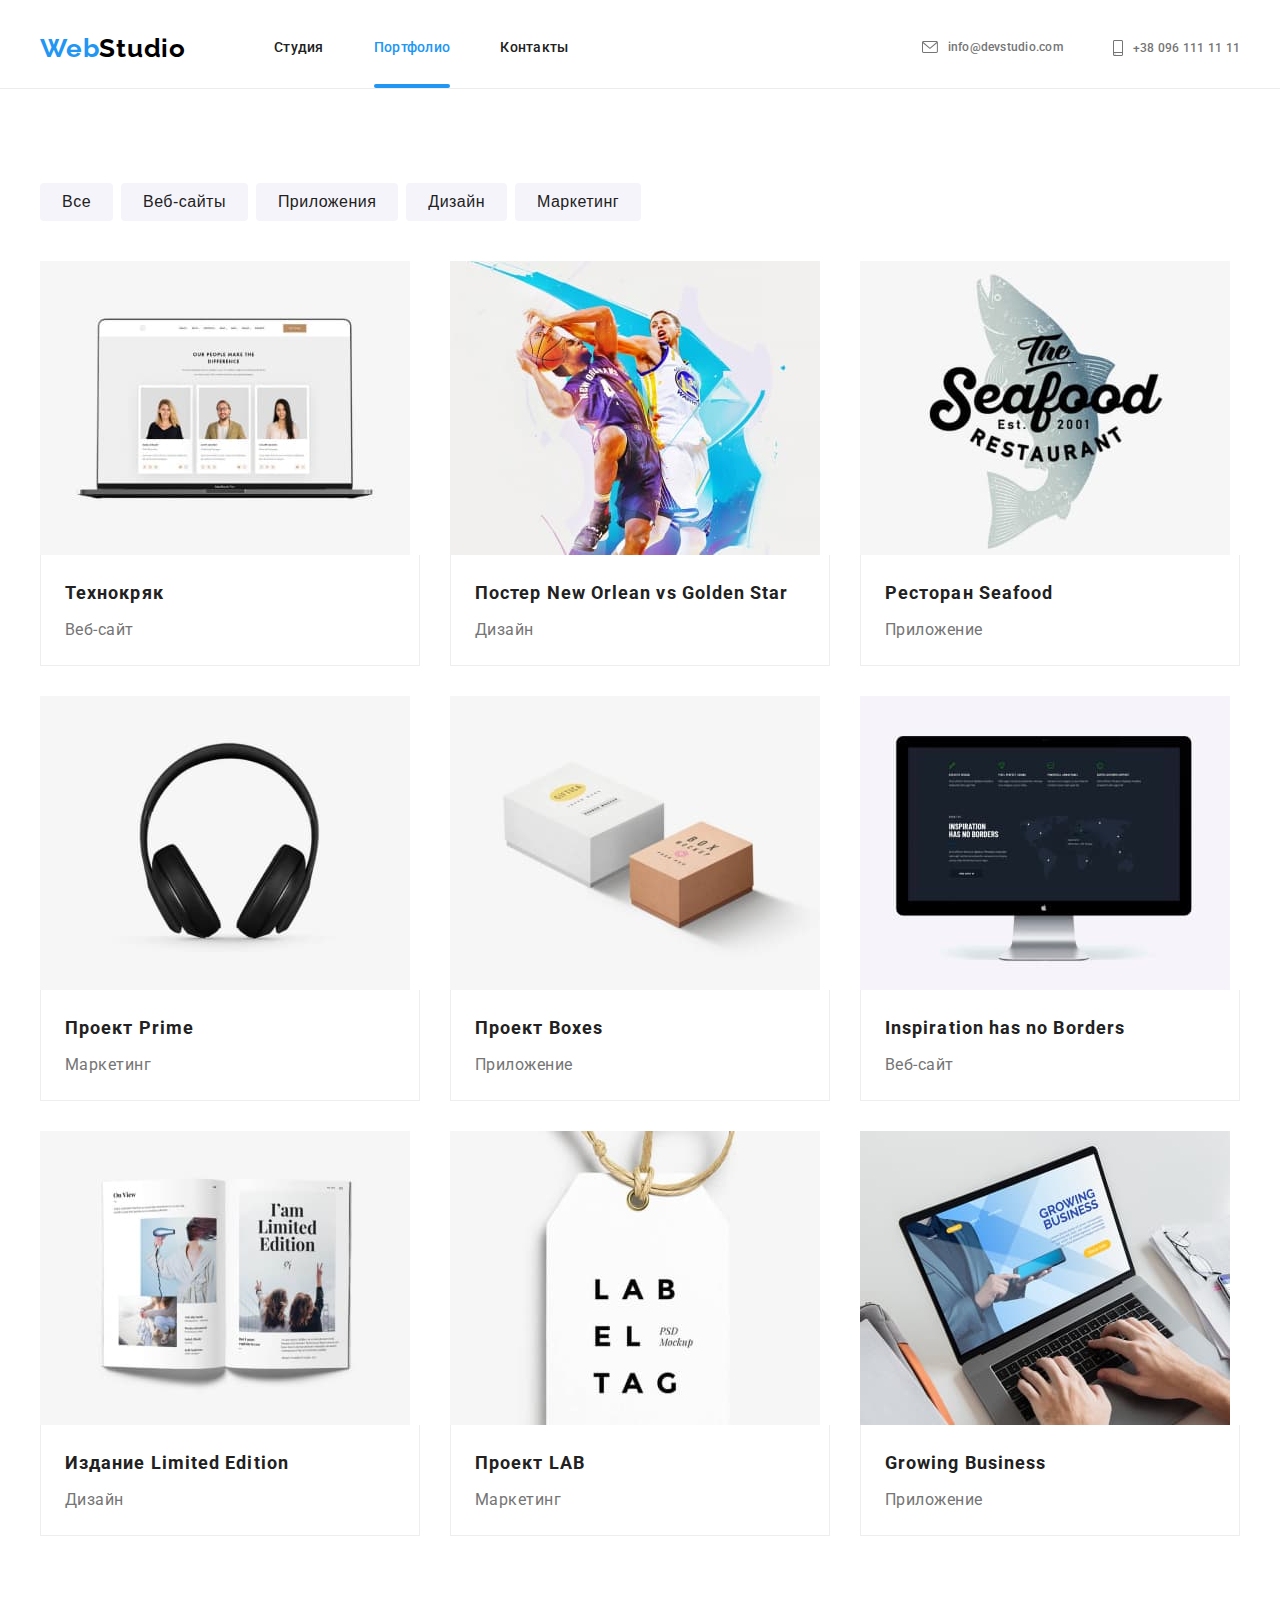
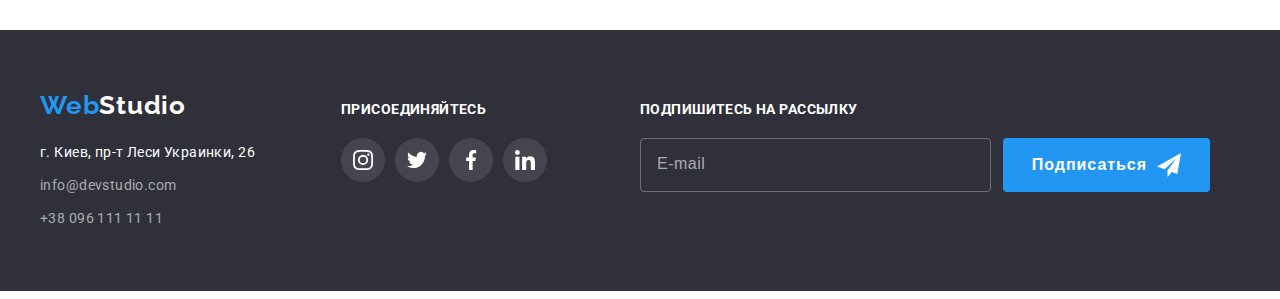
==== commit f85c760d: "updates" ====
--- a/portfolio.html
+++ b/portfolio.html
@@ -20,6 +20,55 @@
     <link rel="stylesheet" href="./css/main.min.css" />
   </head>
   <body>
+    <!-- mobile-menu -->
+    <button type="button" class="btn-mob-menu" data-menu-button>
+      <svg class="btn-mob-menu" width="24" height="16">
+        <use href=""></use>
+        <use href=""></use>
+      </svg>
+    </button>
+
+    <div class="mob-menu-container" data-menu>
+      <nav class="nav-mob">
+        <ul class="nav-list-mob">
+          <li class="nav-list-mob__item">
+            <a class="nav-list-mob__link" href="./index.html">Студия</a>
+          </li>
+          <li class="nav-list-mob__item">
+            <a class="nav-list-mob__link nav-list-mob__link_current" href="./portfolio.html"
+              >Портфолио</a
+            >
+          </li>
+          <li class="nav-list-mob__item"><a class="nav-list-mob__link" href="">Контакты</a></li>
+        </ul>
+      </nav>
+      <div class="contacts-mob-container">
+        <ul class="contacts-mob">
+          <li class="contacts-mob__item contacts-mob__item_tel">
+            <a class="contacts-mob__link contacts-mob__link_tel" href="">+38 096 111 11 11</a>
+          </li>
+          <li class="contacts-mob__item contacts-mob__item_mail">
+            <a class="contacts-mob__link contacts-mob__link_mail" href="">info@devstudio.com</a>
+          </li>
+        </ul>
+
+        <ul class="socials-mob">
+          <li class="socials-mob__item">
+            <a class="socials-mob__link" href="">Instagram</a>
+          </li>
+          <li class="socials-mob__item">
+            <a class="socials-mob__link" href="">Twitter</a>
+          </li>
+          <li class="socials-mob__item">
+            <a class="socials-mob__link" href="">Facebook</a>
+          </li>
+          <li class="socials-mob__item">
+            <a class="socials-mob__link" href="">LinkedIn</a>
+          </li>
+        </ul>
+      </div>
+    </div>
+
     <!--Header-->
     <header class="page-header">
       <div class="container header-container">
@@ -365,5 +414,6 @@
         </form>
       </div>
     </footer>
+    <script src="./js/mobile-menu.js"></script>
   </body>
 </html>
--- a/css/main.min.css
+++ b/css/main.min.css
@@ -1,2 +1,2 @@
-h1,h2,h3,h4,h5,h6,p,ul,a{margin:0;padding:0;list-style:none;text-decoration:none}button,input,textarea,a{outline:none}.visually-hidden{position:absolute;width:1px;height:1px;margin:-1px;padding:0;overflow:hidden;border:0;clip:rect(0 0 0 0)}body{width:100vw;margin-left:auto;margin-right:auto;font-family:'Roboto', sans-serif;color:#757575}.images{display:block;max-width:100%;height:auto}.page-header{border-bottom:1px solid #ececec}@media screen and (min-width: 768px){.header-container{display:flex;align-items:center}}.container{max-width:1200px;padding-left:15px;padding-right:15px;margin-left:auto;margin-right:auto;overflow-x:hidden}@media screen and (max-width: 767px){.container{max-width:480px}}@media screen and (min-width: 768px) and (max-width: 1199px){.container{max-width:768px}}.section{padding-top:60px;padding-bottom:60px}@media screen and (min-width: 1200px){.section{padding-top:94px;padding-bottom:94px}}.logo{font-family:"Raleway",sans-serif;font-weight:700;font-size:24px;line-height:1.17;letter-spacing:0.03em}.logo__studio_dark{color:#000000}.logo__studio_light{color:#ffffff}.logo__web{color:#2196f3}@media screen and (min-width: 1200px){.logo{font-size:26px;line-height:1.19}}.footer-logo{display:block;margin-bottom:20px}.nav-list{display:flex;margin-left:88px;font-weight:500;font-size:14px;line-height:1.14;letter-spacing:0.02em}@media screen and (max-width: 767px){.nav-list{display:none}}.nav-list__item{position:relative}.nav-list__item:not(:last-child){margin-right:50px}.nav-list__link{display:block;padding-top:32px;padding-bottom:32px;color:#212121;transition-property:color;transition-duration:250ms;transition-timing-function:cubic-bezier(0.4, 0, 0.2, 1)}.nav-list__link:hover,.nav-list__link:focus{color:#2196f3}.nav-list__link_current{color:#2196f3}.nav-list__link_current::after{content:'';position:absolute;left:0;bottom:0;width:100%;height:4px;border-radius:2px;background-color:#2196f3}.nav-menu{display:flex;align-items:center}.contacts-list{margin-left:auto;font-weight:500;font-size:12px;line-height:1.17;letter-spacing:0.02em}.contacts-list__item:not(:last-child){margin-bottom:10px}.contacts-list__icon{margin-right:10px;fill:#757575;transition-property:fill;transition-duration:250ms;transition-timing-function:cubic-bezier(0.4, 0, 0.2, 1)}@media screen and (max-width: 767px){.contacts-list{display:none}}@media screen and (min-width: 1200px){.contacts-list{display:flex}.contacts-list__link{padding-top:32px;padding-bottom:32px}.contacts-list__item:not(:last-child){margin-right:50px}}.contacts-list__link{display:flex;align-items:center;color:currentColor;transition-property:color;transition-duration:250ms;transition-timing-function:cubic-bezier(0.4, 0, 0.2, 1)}.contacts-list__link:hover,.contacts-list__link:focus{color:#2196f3}.contacts-list__link:hover .contacts-list__icon,.contacts-list__link:focus .contacts-list__icon{fill:#2196f3}.section-hero{width:100%;text-align:center}@media screen and (max-width: 1199px){.section-hero{padding:118px 60px;background-image:linear-gradient(rgba(47,48,58,0.4), rgba(47,48,58,0.4)),url(../images/bg.jpg);background-repeat:no-repeat;background-size:cover}}@media screen and (min-width: 1200px){.section-hero{max-width:1600px;margin-left:auto;margin-right:auto;padding-top:200px;padding-bottom:200px;background-image:linear-gradient(rgba(47,48,58,0.4), rgba(47,48,58,0.4)),url(../images/bg.jpg);background-repeat:no-repeat;background-size:cover}}.section-hero .main-title{margin-bottom:30px;margin-left:auto;margin-right:auto;max-width:360px;font-weight:900;font-size:26px;line-height:1.62;letter-spacing:0.06em;text-transform:uppercase;word-wrap:break-word;color:#fff}@media screen and (min-width: 1200px){.section-hero .main-title{max-width:696px;font-size:44px;line-height:1.36}}.btn{font-weight:700;font-size:16px;line-height:1.87;letter-spacing:0.06em;text-align:center;border-style:none;border-radius:4px;color:#fff;cursor:pointer;transition-property:background-color, box-shadow, color;transition-duration:250ms;transition-timing-function:cubic-bezier(0.4, 0, 0.2, 1)}.btn:hover,.btn:focus{box-shadow:0px 4px 4px rgba(0,0,0,0.15);background-color:#188ce8}.btn-mob-menu{display:flex;justify-content:center;align-items:center;margin-top:10px;margin-bottom:10px;margin-left:auto;width:40px;height:40px}@media screen and (min-width: 768px){.btn-mob-menu{display:none}}.btn-hero,.btn-modal,.btn-subscribe{background-color:#2196f3}.btn-hero{padding:10px 32px}.btn-modal{padding:10px 56px}.btn-subscribe{display:flex;align-items:center;margin-left:auto;margin-right:auto;padding:10px 29px}.btn-subscribe__icon{margin-left:10px;fill:#fff}.filter-list__button{padding:6px 22px;font-weight:500;line-height:1.62;letter-spacing:0.03em;color:#212121;background-color:#f5f4fa}.filter-list__button:focus,.filter-list__button:hover{color:#fff;background-color:#2196f3;box-shadow:0px 3px 1px rgba(0,0,0,0.1),0px 1px 2px rgba(0,0,0,0.08),0px 2px 2px rgba(0,0,0,0.12)}.backdrop{width:100vw;height:100vh;position:fixed;top:0;left:0;z-index:1;background-color:rgba(0,0,0,0.2);transition-property:opacity, background-color;transition-duration:250ms;transition-timing-function:cubic-bezier(0.4, 0, 0.2, 1)}.is-hidden{opacity:0;pointer-events:none}.modal{position:absolute;left:50%;top:50%;padding:40px;transform:translate(-50%, -50%);width:528px;min-height:581px;background-color:#fff;box-shadow:0px 1px 3px rgba(0,0,0,0.12),0px 1px 1px rgba(0,0,0,0.14),0px 2px 1px rgba(0,0,0,0.2);border-radius:4px}.modal-title{margin-bottom:12px;font-weight:700;font-size:20px;line-height:1.15;text-align:center;letter-spacing:0.03em;color:#212121}.close-btn{display:flex;justify-content:center;align-items:center;position:absolute;top:8px;right:8px;width:30px;height:30px;background-color:#fff;border:1px solid rgba(0,0,0,0.1);border-radius:50%;cursor:pointer}.close-btn__icon{fill:#000;margin:auto;transition-property:fill;transition-duration:250ms;transition-timing-function:cubic-bezier(0.4, 0, 0.2, 1)}.close-btn:hover .close-btn__icon{fill:#2196f3}.form-input-wrap{display:flex;flex-direction:column}.label{margin-bottom:4px;font-size:12px;line-height:1.17;letter-spacing:0.01em;color:#757575;text-align:left}.input-wrap{position:relative;margin-bottom:10px}.input{height:40px;width:100%;padding-left:42px;border:1px solid rgba(33,33,33,0.2);border-radius:4px;transition-property:border-color;transition-duration:250ms;transition-timing-function:cubic-bezier(0.4, 0, 0.2, 1)}.input__icon{position:absolute;top:50%;left:12px;transform:translateY(-50%);transition-property:fill;transition-duration:250ms;transition-timing-function:cubic-bezier(0.4, 0, 0.2, 1)}.input:hover,.input:focus{border-color:#2196f3}.input:hover+.input__icon,.input:focus+.input__icon{fill:#2196f3}.comment-wrap{display:flex;flex-direction:column}.comment{height:120px;padding:12px 16px;margin-bottom:20px;resize:none;border:1px solid rgba(33,33,33,0.2);border-radius:4px}.comment::placeholder{font-size:12px;line-height:1.17;letter-spacing:0.01em;color:rgba(117,117,117,0.5)}.comment:hover,.comment:focus{border-color:#2196f3}.agree-wrap{display:flex;align-items:center;justify-content:center;height:24px;margin-bottom:30px}.label-agree{display:flex;align-items:center;margin-bottom:0;font-size:14px;line-height:1.71;letter-spacing:0.03em;color:#757575}.label-agree__wrap{display:flex;align-items:center;justify-content:center;margin-right:7px;width:16px;height:15px;border:2px solid #000;border-radius:2px;fill:#fff}.user-check:checked+.label-agree .label-agree__wrap{border:none;background-color:#2196f3}.label-agree__link{color:#2196f3;text-decoration:underline}.section-title{margin-bottom:30px;font-weight:700;font-size:28px;line-height:1.18;text-align:center;letter-spacing:0.03em;color:#212121}.section_bgc_light-gray{background-color:#f5f4fa}.features-list__container{max-width:100%;display:flex;justify-content:center;align-items:center;margin-bottom:30px;height:120px;background:#f5f4fa;border-radius:4px}.features-list__title{margin-bottom:10px;font-weight:700;font-size:14px;line-height:1.14;letter-spacing:0.03em;text-transform:uppercase;color:#212121}.features-list__text{font-size:14px;line-height:1.71;letter-spacing:0.03em}@media screen and (max-width: 767px){.features-list__title{text-align:center}.features-list__item:not(:last-child){margin-bottom:30px}}@media screen and (min-width: 1200px){.features-list{margin-bottom:94px;display:flex}.features-list:not(:last-child){margin-right:30px}}@media screen and (min-width: 767px) and (max-width: 1199px){.features-list{display:flex;flex-wrap:wrap;margin-top:-30px;margin-left:-30px}.features-list__item{margin-top:30px;margin-left:30px;max-width:calc((100% - 60px) / 2)}}@media screen and (min-width: 1200px){.features-list{display:flex;margin-top:-30px;margin-left:-30px}.features-list__item{margin-top:30px;margin-left:30px;max-width:calc((100% - 120px) / 4)}.features-list:not(:last-child){margin-right:30px}}.specialisation-container{display:none}@media screen and (min-width: 1200px){.specialisation-container{display:block}}.specialisation-list{display:flex;justify-content:space-between}.specialisation-list__fig{display:flex;position:relative;margin:0}.specialisation-list__label{position:absolute;bottom:0;width:100%;padding-top:27px;padding-bottom:27px;font-weight:700;font-size:14px;line-height:1.14;text-align:center;letter-spacing:0.03em;text-transform:uppercase;color:#fff;background:rgba(47,48,58,0.8)}.team-list__item{padding-bottom:30px;background:#ffffff;box-shadow:0px 1px 3px rgba(0,0,0,0.12),0px 1px 1px rgba(0,0,0,0.14),0px 2px 1px rgba(0,0,0,0.2);border-radius:0px 0px 4px 4px}@media screen and (max-width: 767px){.team-list__item:not(:last-child){margin-bottom:30px}}.team-list__images{margin-bottom:30px}.team-list__name{margin-bottom:10px;font-weight:500;font-size:16px;line-height:1.19;text-align:center;letter-spacing:0.03em;color:#212121}.team-list__profession{margin-bottom:16px;font-size:16px;line-height:1.19;text-align:center;letter-spacing:0.03em}@media screen and (min-width: 768px) and (max-width: 1199px){.team-list{display:flex;flex-wrap:wrap;margin-top:-30px;margin-left:-30px}.team-list__item{width:calc((100% - 60px) / 2);margin-top:30px;margin-left:30px}}@media screen and (min-width: 1200px){.team-list{display:flex}.team-list__item:not(:last-child){margin-right:30px}}.socials-list{display:flex;justify-content:center}.socials-list__item:not(:last-child){margin-right:10px}.socials-list__link{display:flex;justify-content:center;align-items:center;width:44px;height:44px;border-radius:50%;transition-property:background-color;transition-duration:250ms;transition-timing-function:cubic-bezier(0.4, 0, 0.2, 1)}.socials-list__link:hover,.socials-list__link:focus{background-color:#2196f3}.socials-list__link:hover .socials-list__icon,.socials-list__link:focus .socials-list__icon{fill:#fff}.socials-list__link_bgc_gray{background-color:rgba(255,255,255,0.1)}.socials-list__icon{transition-property:fill;transition-duration:250ms;transition-timing-function:cubic-bezier(0.4, 0, 0.2, 1)}.socials-list__icon_fill_light-gray{fill:#afb1b8}.socials-list__icon_fill_white{fill:#fff}.clients-list__link{display:flex;justify-content:center;align-items:center;height:92px;border:1px solid #afb1b8;border-radius:4px;transition-property:border;transition-duration:250ms;transition-timing-function:cubic-bezier(0.4, 0, 0.2, 1)}.clients-list__link:hover,.clients-list__link:focus{border:1px solid #2196f3}.clients-list__link:hover .clients-list__icon,.clients-list__link:hover .clients-list__icon,.clients-list__link:focus .clients-list__icon,.clients-list__link:focus .clients-list__icon{fill:#2196f3}.clients-list__icon{fill:#afb1b8;transition-property:fill;transition-duration:250ms;transition-timing-function:cubic-bezier(0.4, 0, 0.2, 1)}.clients-list{display:flex;flex-wrap:wrap;margin-top:-30px;margin-left:-30px}.clients-list__item{width:calc((100% - 60px) / 2);margin-top:30px;margin-left:30px}@media screen and (min-width: 768px) and (max-width: 1199px){.clients-list{display:flex;flex-wrap:wrap;margin-top:-30px;margin-left:-30px}.clients-list__item{width:calc((100% - 90px) / 3);margin-top:30px;margin-left:30px}}@media screen and (min-width: 1200px){.clients-list{display:flex;margin-top:-30px;margin-left:-30px}.clients-list__item{width:calc((100% - 180px) / 6);margin-top:30px;margin-left:30px}}.footer{background-color:#2f303a}.footer-container{padding-top:60px;padding-bottom:60px}@media screen and (min-width: 1200px){.footer-container{display:flex}}@media screen and (min-width: 768px){.tablet-footer{display:flex;align-items:top;justify-content:center}}.footer-contacts__address{font-style:inherit;font-size:14px;line-height:1.71;letter-spacing:0.03em;color:#fff}.footer-contacts__link{font-size:14px;line-height:1.71;letter-spacing:0.03em;color:rgba(255,255,255,0.6);transition-property:color;transition-duration:250ms;transition-timing-function:cubic-bezier(0.4, 0, 0.2, 1)}.footer-contacts__link:hover,.footer-contacts__link:focus{color:#2196f3}@media screen and (max-width: 767px){.section-address{text-align:center;margin-bottom:60px}.footer-contacts{text-align:center}.footer-contacts__item:not(:last-child){margin-bottom:8px}}@media screen and (min-width: 768px) and (max-width: 1199px){.section-address{text-align:center;margin-bottom:60px}.footer-contacts{text-align:center}.footer-contacts__item:nth-child(1){margin-bottom:5px}.footer-contacts__item:nth-child(2){margin-bottom:8px}}@media screen and (min-width: 1200px){.section-address{display:flex;flex-flow:column;min-width:231px}.footer-contacts__item:not(:last-child){margin-bottom:9px}}.socials-title{margin-bottom:20px;font-weight:700;font-size:14px;line-height:1.14;letter-spacing:0.03em;text-transform:uppercase;color:#fff}@media screen and (max-width: 767px){.socials-section{text-align:center;margin-bottom:60px}}@media screen and (min-width: 768px) and (max-width: 1199px){.socials-section{text-align:center;margin-left:165px}}@media screen and (min-width: 1200px){.socials-section{padding-top:12px;margin-left:70px}}.subscribe-form{text-align:center}@media screen and (min-width: 1200px){.input-btn-container{display:flex;width:570px}.subscribe-form{margin-left:93px;padding-top:12px;text-align-last:left}}.subscribe-label{display:block;margin-bottom:20px;font-weight:700;font-size:14px;line-height:1.14;letter-spacing:0.03em;text-transform:uppercase;color:#fff}.subscribe-input{height:50px;padding-left:16px;margin-bottom:20px;width:100%;border:1px solid rgba(255,255,255,0.3);border-radius:4px;background-color:transparent;color:#fff}.subscribe-input::placeholder{font-size:16px;line-height:1.25;letter-spacing:0.03em;color:rgba(255,255,255,0.6)}.subscribe-input:hover,.subscribe-input:focus{border-color:#2196f3}@media screen and (min-width: 768px){.subscribe-input{width:450px}}@media screen and (min-width: 1200px){.subscribe-input{margin-right:12px;margin-bottom:0}}.projects{padding-top:94px;padding-bottom:94px}.filter-list{display:flex;justify-content:center;margin-bottom:50px}.filter-list__item:not(:last-child){margin-right:8px}.projects-list{display:flex;flex-wrap:wrap;margin-top:-30px;margin-left:-30px}.projects-list__fig{position:relative;margin:0;overflow:hidden}.projects-list__overlay{position:absolute;bottom:0;left:0;transform:translateY(105%);padding:63px 24px;width:100%;height:100%;font-size:18px;line-height:1.56;letter-spacing:0.03em;color:#fff;background:rgba(33,150,243,0.9);transition:transform 250ms cubic-bezier(0.4, 0, 0.2, 1)}.projects-list__card{display:block;padding:20px 24px;border:1px solid #eeeeee;border-top:none}.projects-list__name{margin-bottom:4px;font-weight:700;font-size:18px;line-height:36px;letter-spacing:0.06em;color:#212121}.projects-list__type{font-size:16px;line-height:30px;letter-spacing:0.03em}.projects-list__item{flex-basis:calc(100% / 3 - 30px);margin-top:30px;margin-left:30px;transition-property:box-shadow;transition-duration:250ms;transition-timing-function:cubic-bezier(0.4, 0, 0.2, 1)}.projects-list__item:hover{box-shadow:0px 1px 1px rgba(0,0,0,0.12),0px 4px 4px rgba(0,0,0,0.06),1px 4px 6px rgba(0,0,0,0.16)}.projects-list__item:hover .projects-list__overlay{transform:translateY(0)}
+h1,h2,h3,h4,h5,h6,p,ul,a{margin:0;padding:0;list-style:none;text-decoration:none}button,input,textarea,a{outline:none}.visually-hidden{position:absolute;width:1px;height:1px;margin:-1px;padding:0;overflow:hidden;border:0;clip:rect(0 0 0 0)}body{width:100vw;margin-left:auto;margin-right:auto;font-family:'Roboto', sans-serif;color:#757575}.images{display:block;max-width:100%;height:auto}.mob-menu-container{opacity:0;pointer-events:none;position:absolute;width:100vw;height:100vh;background-color:#fff}.is-open{opacity:1;pointer-events:visible}.mob-menu-container{padding:48px 40px}.nav-list-mob__item:nth-child(2){margin-top:36px;margin-bottom:32px}.nav-list-mob__link{font-weight:500;font-size:40px;line-height:1.17;letter-spacing:0.02em;color:#212121}.nav-list-mob__link_current{color:#2196f3}.contacts-mob-container{position:absolute;left:40px;bottom:48px}.contacts-mob__item_tel{margin-bottom:32px}.contacts-mob__item_mail{margin-bottom:64px}.contacts-mob__link_tel{font-weight:500;font-size:34px;line-height:1.18;letter-spacing:0.02em;color:#2196f3}.contacts-mob__link_mail{font-weight:500;font-size:24px;line-height:1.17;letter-spacing:0.02em;color:#757575}.socials-mob{display:flex;align-items:center}.socials-mob__item:not(:last-child){border-right:1px solid rgba(33,33,33,0.2)}.socials-mob__link{font-weight:500;font-size:18px;line-height:1.22;letter-spacing:0.02em;color:#2196f3;padding:0 10px}@media screen and (min-width: 768px){.mob-menu-container{display:none}}.page-header{border-bottom:1px solid #ececec}@media screen and (max-width: 767px){.header-container{padding-top:16px;padding-bottom:16px}}@media screen and (min-width: 768px){.header-container{display:flex;align-items:center}}.container{max-width:1200px;padding-left:15px;padding-right:15px;margin-left:auto;margin-right:auto;overflow-x:hidden}@media screen and (max-width: 767px){.container{max-width:480px}}@media screen and (min-width: 768px) and (max-width: 1199px){.container{max-width:768px}}.section{padding-top:60px;padding-bottom:60px}@media screen and (min-width: 1200px){.section{padding-top:94px;padding-bottom:94px}}.logo{font-family:"Raleway",sans-serif;font-weight:700;font-size:24px;line-height:1.17;letter-spacing:0.03em}@media screen and (max-width: 767px){.logo .logo{display:block;padding-top:16px;padding-bottom:16px}}.logo__studio_dark{color:#000}.logo__studio_light{color:#fff}.logo__web{color:#2196f3}@media screen and (min-width: 1200px){.logo{font-size:26px;line-height:1.19}}.footer-logo{display:block;margin-bottom:20px}.nav-list{display:flex;margin-left:88px;font-weight:500;font-size:14px;line-height:1.14;letter-spacing:0.02em}@media screen and (max-width: 767px){.nav-list{display:none}}.nav-list__item{position:relative}.nav-list__item:not(:last-child){margin-right:50px}.nav-list__link{display:block;padding-top:32px;padding-bottom:32px;color:#212121;transition-property:color;transition-duration:250ms;transition-timing-function:cubic-bezier(0.4, 0, 0.2, 1)}.nav-list__link:hover,.nav-list__link:focus{color:#2196f3}.nav-list__link_current{color:#2196f3}.nav-list__link_current::after{content:'';position:absolute;left:0;bottom:0;width:100%;height:4px;border-radius:2px;background-color:#2196f3}.nav-menu{display:flex;align-items:center}.contacts-list{margin-left:auto;font-weight:500;font-size:12px;line-height:1.17;letter-spacing:0.02em}.contacts-list__icon{margin-right:10px;fill:#757575;transition-property:fill;transition-duration:250ms;transition-timing-function:cubic-bezier(0.4, 0, 0.2, 1)}@media screen and (max-width: 767px){.contacts-list{display:none}}@media screen and (min-width: 768px) and (max-width: 1199px){.contacts-list__item:not(:last-child){margin-bottom:10px}}@media screen and (min-width: 1200px){.contacts-list{display:flex}.contacts-list__link{padding-top:32px;padding-bottom:32px}.contacts-list__item:not(:last-child){margin-right:50px}}.contacts-list__link{display:flex;align-items:center;color:currentColor;transition-property:color;transition-duration:250ms;transition-timing-function:cubic-bezier(0.4, 0, 0.2, 1)}.contacts-list__link:hover,.contacts-list__link:focus{color:#2196f3}.contacts-list__link:hover .contacts-list__icon,.contacts-list__link:focus .contacts-list__icon{fill:#2196f3}.section-hero{width:100%;text-align:center}@media screen and (max-width: 1199px){.section-hero{padding:118px 60px;background-image:linear-gradient(rgba(47,48,58,0.4), rgba(47,48,58,0.4)),url(../images/bg.jpg);background-repeat:no-repeat;background-size:cover}}@media screen and (min-width: 1200px){.section-hero{max-width:1600px;margin-left:auto;margin-right:auto;padding-top:200px;padding-bottom:200px;background-image:linear-gradient(rgba(47,48,58,0.4), rgba(47,48,58,0.4)),url(../images/bg.jpg);background-repeat:no-repeat;background-size:cover}}.section-hero .main-title{margin-bottom:30px;margin-left:auto;margin-right:auto;max-width:360px;font-weight:900;font-size:26px;line-height:1.62;letter-spacing:0.06em;text-transform:uppercase;word-wrap:break-word;color:#fff}@media screen and (min-width: 1200px){.section-hero .main-title{max-width:696px;font-size:44px;line-height:1.36}}.btn{font-weight:700;font-size:16px;line-height:1.87;letter-spacing:0.06em;text-align:center;border-style:none;border-radius:4px;color:#fff;cursor:pointer;transition-property:background-color, box-shadow, color;transition-duration:250ms;transition-timing-function:cubic-bezier(0.4, 0, 0.2, 1)}.btn:hover,.btn:focus{box-shadow:0px 4px 4px rgba(0,0,0,0.15);background-color:#188ce8}.btn-mob-menu{position:absolute;top:10px;right:15px;z-index:5;display:flex;justify-content:center;align-items:center;width:40px;height:40px}@media screen and (min-width: 768px){.btn-mob-menu{display:none}}.btn-hero,.btn-modal,.btn-subscribe{background-color:#2196f3}.btn-hero{padding:10px 32px}.btn-modal{padding:10px 56px}.btn-subscribe{display:flex;align-items:center;margin-left:auto;margin-right:auto;padding:10px 29px}.btn-subscribe__icon{margin-left:10px;fill:#fff}.close-btn{display:flex;justify-content:center;align-items:center;position:absolute;top:8px;right:8px;width:30px;height:30px;background-color:#fff;border:1px solid rgba(0,0,0,0.1);border-radius:50%;cursor:pointer}.close-btn__icon{fill:#000;margin:auto;transition-property:fill;transition-duration:250ms;transition-timing-function:cubic-bezier(0.4, 0, 0.2, 1)}.close-btn:hover .close-btn__icon{fill:#2196f3}.filter-list__button{padding:6px 22px;font-weight:500;line-height:1.62;letter-spacing:0.03em;color:#212121;background-color:#f5f4fa}.filter-list__button:focus,.filter-list__button:hover{color:#fff;background-color:#2196f3;box-shadow:0px 3px 1px rgba(0,0,0,0.1),0px 1px 2px rgba(0,0,0,0.08),0px 2px 2px rgba(0,0,0,0.12)}.backdrop{width:100vw;height:100vh;position:fixed;top:0;left:0;z-index:1;background-color:rgba(0,0,0,0.2);transition-property:opacity, background-color;transition-duration:250ms;transition-timing-function:cubic-bezier(0.4, 0, 0.2, 1)}.is-hidden{opacity:0;pointer-events:none}.modal{width:450px;position:absolute;left:50%;top:50%;padding:40px;transform:translate(-50%, -50%);background-color:#fff;box-shadow:0px 1px 3px rgba(0,0,0,0.12),0px 1px 1px rgba(0,0,0,0.14),0px 2px 1px rgba(0,0,0,0.2);border-radius:4px}.modal-title{margin-bottom:8px;font-weight:700;font-size:20px;line-height:1.5;text-align:center;letter-spacing:0.03em;color:#212121}@media screen and (min-width: 1200px){.modal{width:528px;min-height:581px}.modal-title{margin-bottom:12px;font-weight:700;font-size:20px;line-height:1.15;letter-spacing:0.03em}}.form-input-wrap{display:flex;flex-direction:column}.label{margin-bottom:4px;font-size:12px;line-height:1.17;letter-spacing:0.01em;color:#757575;text-align:left}.input-wrap{position:relative;margin-bottom:10px}.input{height:40px;width:100%;padding-left:42px;border:1px solid rgba(33,33,33,0.2);border-radius:4px;transition-property:border-color;transition-duration:250ms;transition-timing-function:cubic-bezier(0.4, 0, 0.2, 1)}.input__icon{position:absolute;top:50%;left:12px;transform:translateY(-50%);transition-property:fill;transition-duration:250ms;transition-timing-function:cubic-bezier(0.4, 0, 0.2, 1)}.input:hover,.input:focus{border-color:#2196f3}.input:hover+.input__icon,.input:focus+.input__icon{fill:#2196f3}.comment-wrap{display:flex;flex-direction:column}.comment{height:120px;padding:12px 16px;margin-bottom:20px;resize:none;border:1px solid rgba(33,33,33,0.2);border-radius:4px}.comment::placeholder{font-size:12px;line-height:1.17;letter-spacing:0.01em;color:rgba(117,117,117,0.5)}.comment:hover,.comment:focus{border-color:#2196f3}.agree-wrap{display:flex;align-items:center;justify-content:center;height:24px;margin-bottom:30px}.label-agree{display:flex;align-items:center;font-size:12px;line-height:1.17;letter-spacing:0.03em;color:#757575}@media screen and (min-width: 1200px){.label-agree{font-size:14px;line-height:1.71}}.label-agree__wrap{display:flex;align-items:center;justify-content:center;margin-right:7px;width:16px;height:15px;border:2px solid #000;border-radius:2px;fill:#fff}.user-check:checked+.label-agree .label-agree__wrap{border:none;background-color:#2196f3}.label-agree__link{color:#2196f3;text-decoration:underline}.section-title{margin-bottom:30px;font-weight:700;font-size:28px;line-height:1.18;text-align:center;letter-spacing:0.03em;color:#212121}.section_bgc_light-gray{background-color:#f5f4fa}.features-list__container{max-width:100%;display:flex;justify-content:center;align-items:center;margin-bottom:30px;height:120px;background:#f5f4fa;border-radius:4px}.features-list__title{margin-bottom:10px;font-weight:700;font-size:14px;line-height:1.14;letter-spacing:0.03em;text-transform:uppercase;color:#212121}.features-list__text{font-size:14px;line-height:1.71;letter-spacing:0.03em}@media screen and (max-width: 767px){.features-list__title{text-align:center}.features-list__item:not(:last-child){margin-bottom:30px}}@media screen and (min-width: 1200px){.features-list{margin-bottom:94px;display:flex}.features-list:not(:last-child){margin-right:30px}}@media screen and (min-width: 767px) and (max-width: 1199px){.features-list{display:flex;flex-wrap:wrap;margin-top:-30px;margin-left:-30px}.features-list__item{margin-top:30px;margin-left:30px;max-width:calc((100% - 60px) / 2)}}@media screen and (min-width: 1200px){.features-list{display:flex;margin-top:-30px;margin-left:-30px}.features-list__item{margin-top:30px;margin-left:30px;max-width:calc((100% - 120px) / 4)}.features-list:not(:last-child){margin-right:30px}}.specialisation-container{display:none}@media screen and (min-width: 1200px){.specialisation-container{display:block}}.specialisation-list{display:flex;justify-content:space-between}.specialisation-list__fig{display:flex;position:relative;margin:0}.specialisation-list__label{position:absolute;bottom:0;width:100%;padding-top:27px;padding-bottom:27px;font-weight:700;font-size:14px;line-height:1.14;text-align:center;letter-spacing:0.03em;text-transform:uppercase;color:#fff;background:rgba(47,48,58,0.8)}.team-list__item{padding-bottom:30px;background:#ffffff;box-shadow:0px 1px 3px rgba(0,0,0,0.12),0px 1px 1px rgba(0,0,0,0.14),0px 2px 1px rgba(0,0,0,0.2);border-radius:0px 0px 4px 4px}@media screen and (max-width: 767px){.team-list__item:not(:last-child){margin-bottom:30px}}.team-list__images{margin-bottom:30px}.team-list__name{margin-bottom:10px;font-weight:500;font-size:16px;line-height:1.19;text-align:center;letter-spacing:0.03em;color:#212121}.team-list__profession{margin-bottom:16px;font-size:16px;line-height:1.19;text-align:center;letter-spacing:0.03em}@media screen and (min-width: 768px) and (max-width: 1199px){.team-list{display:flex;flex-wrap:wrap;margin-top:-30px;margin-left:-30px}.team-list__item{width:calc((100% - 60px) / 2);margin-top:30px;margin-left:30px}}@media screen and (min-width: 1200px){.team-list{display:flex}.team-list__item:not(:last-child){margin-right:30px}}.socials-list{display:flex;justify-content:center}.socials-list__item:not(:last-child){margin-right:10px}.socials-list__link{display:flex;justify-content:center;align-items:center;width:44px;height:44px;border-radius:50%;transition-property:background-color;transition-duration:250ms;transition-timing-function:cubic-bezier(0.4, 0, 0.2, 1)}.socials-list__link:hover,.socials-list__link:focus{background-color:#2196f3}.socials-list__link:hover .socials-list__icon,.socials-list__link:focus .socials-list__icon{fill:#fff}.socials-list__link_bgc_gray{background-color:rgba(255,255,255,0.1)}.socials-list__icon{transition-property:fill;transition-duration:250ms;transition-timing-function:cubic-bezier(0.4, 0, 0.2, 1)}.socials-list__icon_fill_light-gray{fill:#afb1b8}.socials-list__icon_fill_white{fill:#fff}.clients-list__link{display:flex;justify-content:center;align-items:center;height:92px;border:1px solid #afb1b8;border-radius:4px;transition-property:border;transition-duration:250ms;transition-timing-function:cubic-bezier(0.4, 0, 0.2, 1)}.clients-list__link:hover,.clients-list__link:focus{border:1px solid #2196f3}.clients-list__link:hover .clients-list__icon,.clients-list__link:hover .clients-list__icon,.clients-list__link:focus .clients-list__icon,.clients-list__link:focus .clients-list__icon{fill:#2196f3}.clients-list__icon{fill:#afb1b8;transition-property:fill;transition-duration:250ms;transition-timing-function:cubic-bezier(0.4, 0, 0.2, 1)}.clients-list{display:flex;flex-wrap:wrap;margin-top:-30px;margin-left:-30px}.clients-list__item{width:calc((100% - 60px) / 2);margin-top:30px;margin-left:30px}@media screen and (min-width: 768px) and (max-width: 1199px){.clients-list{display:flex;flex-wrap:wrap;margin-top:-30px;margin-left:-30px}.clients-list__item{width:calc((100% - 90px) / 3);margin-top:30px;margin-left:30px}}@media screen and (min-width: 1200px){.clients-list{display:flex;margin-top:-30px;margin-left:-30px}.clients-list__item{width:calc((100% - 180px) / 6);margin-top:30px;margin-left:30px}}.footer{background-color:#2f303a}.footer-container{padding-top:60px;padding-bottom:60px}@media screen and (min-width: 1200px){.footer-container{display:flex}}@media screen and (min-width: 768px){.tablet-footer{display:flex;align-items:top;justify-content:center}}.footer-contacts__address{font-style:inherit;font-size:14px;line-height:1.71;letter-spacing:0.03em;color:#fff}.footer-contacts__link{font-size:14px;line-height:1.71;letter-spacing:0.03em;color:rgba(255,255,255,0.6);transition-property:color;transition-duration:250ms;transition-timing-function:cubic-bezier(0.4, 0, 0.2, 1)}.footer-contacts__link:hover,.footer-contacts__link:focus{color:#2196f3}@media screen and (max-width: 767px){.section-address{text-align:center;margin-bottom:60px}.footer-contacts{text-align:center}.footer-contacts__item:not(:last-child){margin-bottom:8px}}@media screen and (min-width: 768px) and (max-width: 1199px){.section-address{text-align:center;margin-bottom:60px}.footer-contacts{text-align:center}.footer-contacts__item:nth-child(1){margin-bottom:5px}.footer-contacts__item:nth-child(2){margin-bottom:8px}}@media screen and (min-width: 1200px){.section-address{display:flex;flex-flow:column;min-width:231px}.footer-contacts__item:not(:last-child){margin-bottom:9px}}.socials-title{margin-bottom:20px;font-weight:700;font-size:14px;line-height:1.14;letter-spacing:0.03em;text-transform:uppercase;color:#fff}@media screen and (max-width: 767px){.socials-section{text-align:center;margin-bottom:60px}}@media screen and (min-width: 768px) and (max-width: 1199px){.socials-section{text-align:center;padding-top:5px;margin-left:165px}}@media screen and (min-width: 1200px){.socials-section{padding-top:12px;margin-left:70px}}.subscribe-form{text-align:center}@media screen and (min-width: 1200px){.input-btn-container{display:flex;width:570px}.subscribe-form{margin-left:93px;padding-top:12px;text-align-last:left}}.subscribe-label{display:block;margin-bottom:20px;font-weight:700;font-size:14px;line-height:1.14;letter-spacing:0.03em;text-transform:uppercase;color:#fff}.subscribe-input{height:50px;padding-left:16px;margin-bottom:20px;width:100%;border:1px solid rgba(255,255,255,0.3);border-radius:4px;background-color:transparent;color:#fff}.subscribe-input::placeholder{font-size:16px;line-height:1.25;letter-spacing:0.03em;color:rgba(255,255,255,0.6)}.subscribe-input:hover,.subscribe-input:focus{border-color:#2196f3}@media screen and (min-width: 768px){.subscribe-input{width:450px}}@media screen and (min-width: 1200px){.subscribe-input{margin-right:12px;margin-bottom:0}}.projects{padding-top:94px;padding-bottom:94px}.filter-list{display:flex;flex-wrap:wrap;margin-bottom:40px;margin-top:-15px}.filter-list__item:not(:last-child){margin-right:8px}.filter-list__item{margin-top:15px}.projects-list__fig{position:relative;margin:0;overflow:hidden}.projects-list__overlay{position:absolute;bottom:0;left:0;transform:translateY(105%);padding:63px 24px;width:100%;height:100%;font-size:18px;line-height:1.56;letter-spacing:0.03em;color:#fff;background:rgba(33,150,243,0.9);transition:transform 250ms cubic-bezier(0.4, 0, 0.2, 1)}.projects-list__card{display:block;padding:20px 24px;border:1px solid #eeeeee;border-top:none}.projects-list__name{margin-bottom:4px;font-weight:700;font-size:18px;line-height:36px;letter-spacing:0.06em;color:#212121}.projects-list__type{font-size:16px;line-height:30px;letter-spacing:0.03em}.projects-list__item{transition-property:box-shadow;transition-duration:250ms;transition-timing-function:cubic-bezier(0.4, 0, 0.2, 1)}.projects-list__item:hover{box-shadow:0px 1px 1px rgba(0,0,0,0.12),0px 4px 4px rgba(0,0,0,0.06),1px 4px 6px rgba(0,0,0,0.16)}.projects-list__item:hover .projects-list__overlay{transform:translateY(0)}@media screen and (min-width: 1200px){.projects-list{display:flex;flex-wrap:wrap;margin-top:-30px;margin-left:-30px}.projects-list__fig{position:relative;margin:0;overflow:hidden}.projects-list__overlay{position:absolute;bottom:0;left:0;transform:translateY(105%);padding:63px 24px;width:100%;height:100%;font-size:18px;line-height:1.56;letter-spacing:0.03em;color:#fff;background:rgba(33,150,243,0.9);transition:transform 250ms cubic-bezier(0.4, 0, 0.2, 1)}.projects-list__card{display:block;padding:20px 24px;border:1px solid #eeeeee;border-top:none}.projects-list__name{margin-bottom:4px;font-weight:700;font-size:18px;line-height:36px;letter-spacing:0.06em;color:#212121}.projects-list__type{font-size:16px;line-height:30px;letter-spacing:0.03em}.projects-list__item{flex-basis:calc(100% / 3 - 30px);margin-top:30px;margin-left:30px;transition-property:box-shadow;transition-duration:250ms;transition-timing-function:cubic-bezier(0.4, 0, 0.2, 1)}.projects-list__item:hover{box-shadow:0px 1px 1px rgba(0,0,0,0.12),0px 4px 4px rgba(0,0,0,0.06),1px 4px 6px rgba(0,0,0,0.16)}.projects-list__item:hover .projects-list__overlay{transform:translateY(0)}}
 /*# sourceMappingURL=main.min.css.map */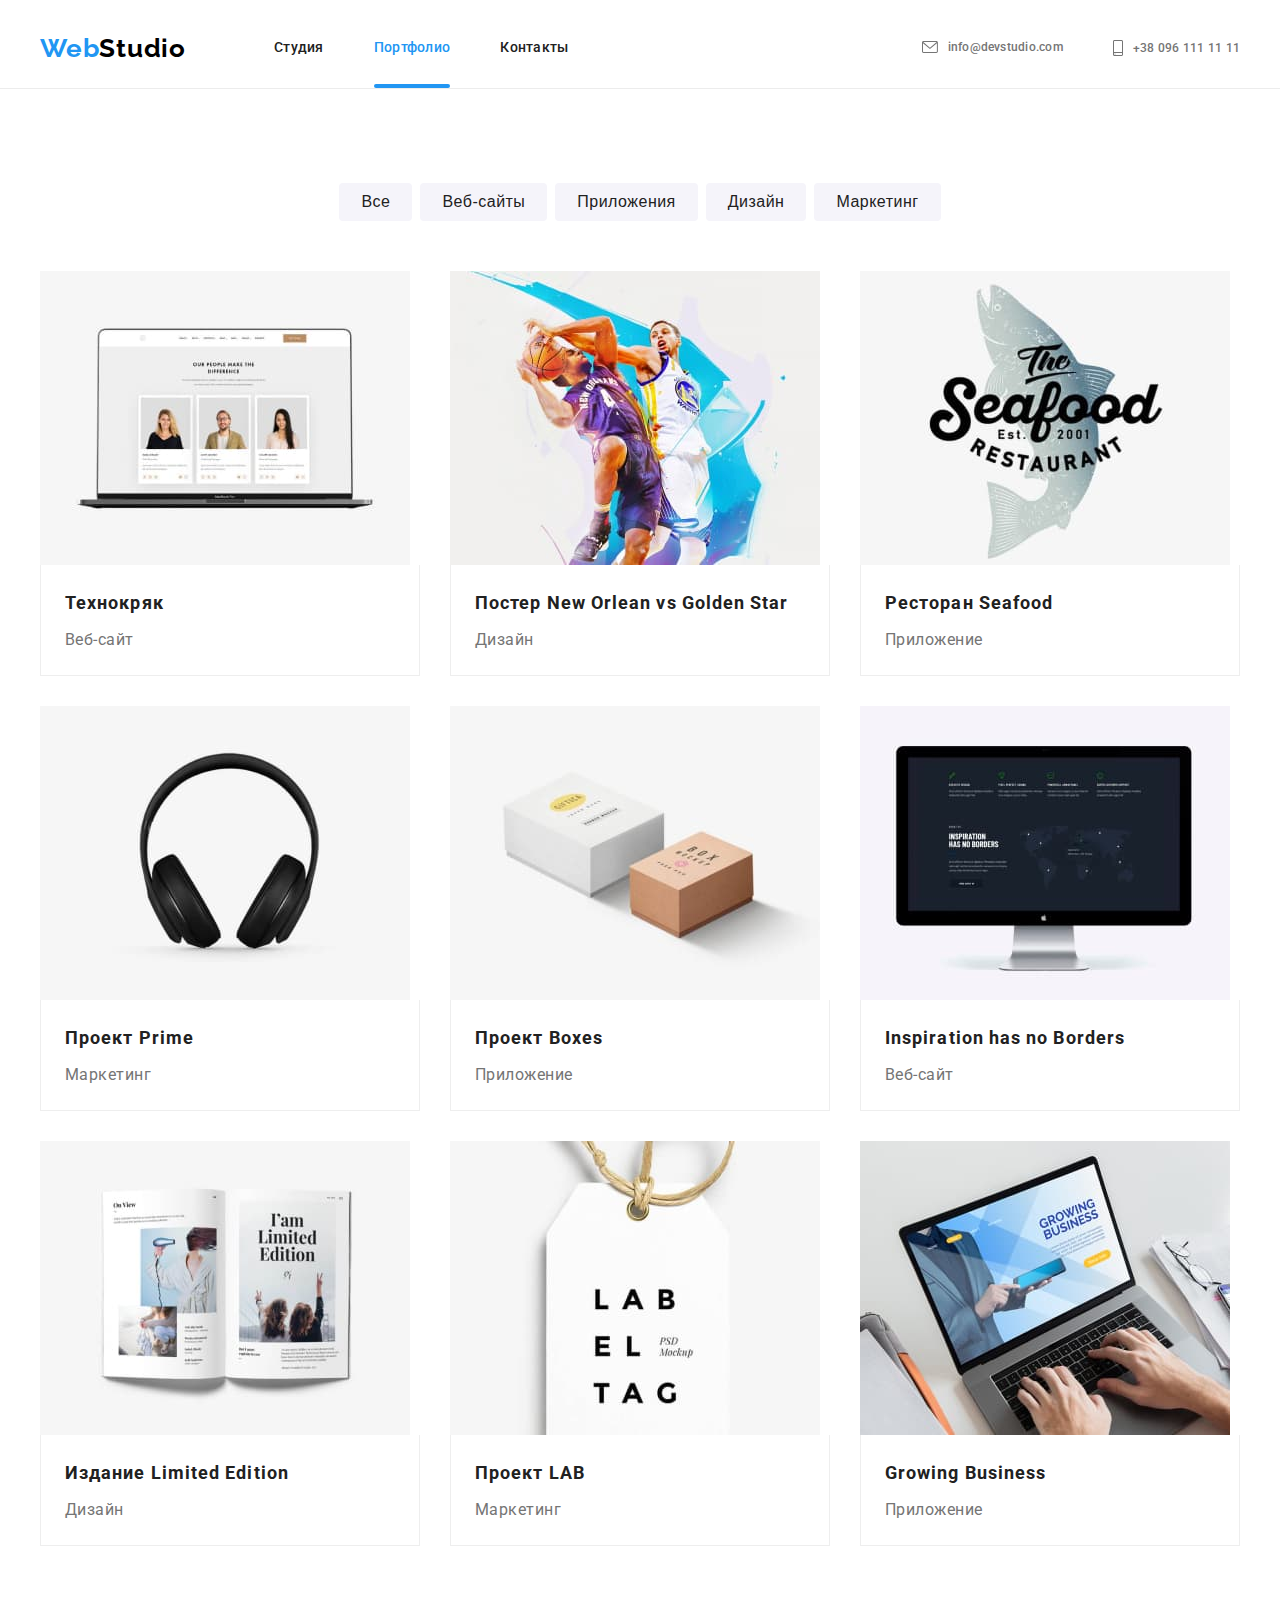
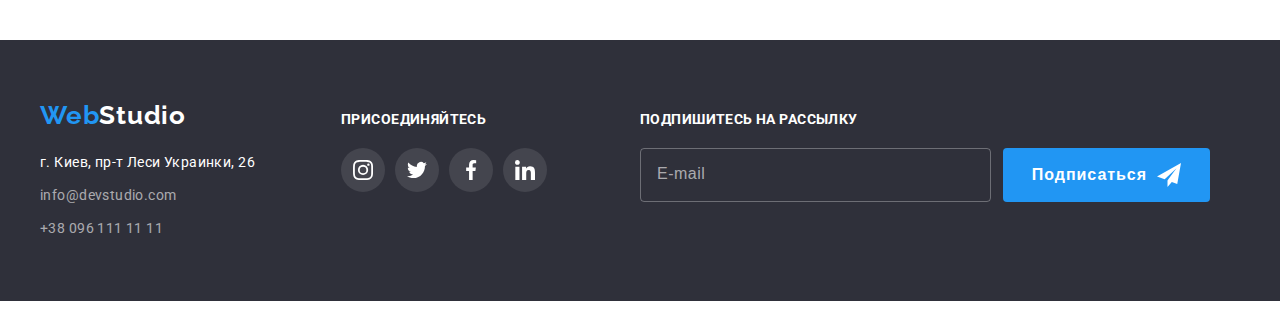
==== commit d51b5583: "add images 1-2x" ====
--- a/portfolio.html
+++ b/portfolio.html
@@ -22,9 +22,17 @@
   <body>
     <!-- mobile-menu -->
     <button type="button" class="btn-mob-menu" data-menu-button>
-      <svg class="btn-mob-menu" width="24" height="16">
-        <use href=""></use>
-        <use href=""></use>
+      <svg class="btn-mob-menu__icon" width="40" height="40">
+        <use
+          class="btn-mob-menu__icon-active"
+          href="./images/symbol-defs.svg#icon-close-mob-menu-activ"
+        ></use>
+      </svg>
+      <svg class="btn-mob-menu__icon" width="40" height="40">
+        <use
+          class="btn-mob-menu__icon-deactive"
+          href="./images/symbol-defs.svg#icon-mob-menu-deactive"
+        ></use>
       </svg>
     </button>
 
--- a/css/main.min.css
+++ b/css/main.min.css
@@ -1,2 +1,2 @@
-h1,h2,h3,h4,h5,h6,p,ul,a{margin:0;padding:0;list-style:none;text-decoration:none}button,input,textarea,a{outline:none}.visually-hidden{position:absolute;width:1px;height:1px;margin:-1px;padding:0;overflow:hidden;border:0;clip:rect(0 0 0 0)}body{width:100vw;margin-left:auto;margin-right:auto;font-family:'Roboto', sans-serif;color:#757575}.images{display:block;max-width:100%;height:auto}.mob-menu-container{opacity:0;pointer-events:none;position:absolute;width:100vw;height:100vh;background-color:#fff}.is-open{opacity:1;pointer-events:visible}.mob-menu-container{padding:48px 40px}.nav-list-mob__item:nth-child(2){margin-top:36px;margin-bottom:32px}.nav-list-mob__link{font-weight:500;font-size:40px;line-height:1.17;letter-spacing:0.02em;color:#212121}.nav-list-mob__link_current{color:#2196f3}.contacts-mob-container{position:absolute;left:40px;bottom:48px}.contacts-mob__item_tel{margin-bottom:32px}.contacts-mob__item_mail{margin-bottom:64px}.contacts-mob__link_tel{font-weight:500;font-size:34px;line-height:1.18;letter-spacing:0.02em;color:#2196f3}.contacts-mob__link_mail{font-weight:500;font-size:24px;line-height:1.17;letter-spacing:0.02em;color:#757575}.socials-mob{display:flex;align-items:center}.socials-mob__item:not(:last-child){border-right:1px solid rgba(33,33,33,0.2)}.socials-mob__link{font-weight:500;font-size:18px;line-height:1.22;letter-spacing:0.02em;color:#2196f3;padding:0 10px}@media screen and (min-width: 768px){.mob-menu-container{display:none}}.page-header{border-bottom:1px solid #ececec}@media screen and (max-width: 767px){.header-container{padding-top:16px;padding-bottom:16px}}@media screen and (min-width: 768px){.header-container{display:flex;align-items:center}}.container{max-width:1200px;padding-left:15px;padding-right:15px;margin-left:auto;margin-right:auto;overflow-x:hidden}@media screen and (max-width: 767px){.container{max-width:480px}}@media screen and (min-width: 768px) and (max-width: 1199px){.container{max-width:768px}}.section{padding-top:60px;padding-bottom:60px}@media screen and (min-width: 1200px){.section{padding-top:94px;padding-bottom:94px}}.logo{font-family:"Raleway",sans-serif;font-weight:700;font-size:24px;line-height:1.17;letter-spacing:0.03em}@media screen and (max-width: 767px){.logo .logo{display:block;padding-top:16px;padding-bottom:16px}}.logo__studio_dark{color:#000}.logo__studio_light{color:#fff}.logo__web{color:#2196f3}@media screen and (min-width: 1200px){.logo{font-size:26px;line-height:1.19}}.footer-logo{display:block;margin-bottom:20px}.nav-list{display:flex;margin-left:88px;font-weight:500;font-size:14px;line-height:1.14;letter-spacing:0.02em}@media screen and (max-width: 767px){.nav-list{display:none}}.nav-list__item{position:relative}.nav-list__item:not(:last-child){margin-right:50px}.nav-list__link{display:block;padding-top:32px;padding-bottom:32px;color:#212121;transition-property:color;transition-duration:250ms;transition-timing-function:cubic-bezier(0.4, 0, 0.2, 1)}.nav-list__link:hover,.nav-list__link:focus{color:#2196f3}.nav-list__link_current{color:#2196f3}.nav-list__link_current::after{content:'';position:absolute;left:0;bottom:0;width:100%;height:4px;border-radius:2px;background-color:#2196f3}.nav-menu{display:flex;align-items:center}.contacts-list{margin-left:auto;font-weight:500;font-size:12px;line-height:1.17;letter-spacing:0.02em}.contacts-list__icon{margin-right:10px;fill:#757575;transition-property:fill;transition-duration:250ms;transition-timing-function:cubic-bezier(0.4, 0, 0.2, 1)}@media screen and (max-width: 767px){.contacts-list{display:none}}@media screen and (min-width: 768px) and (max-width: 1199px){.contacts-list__item:not(:last-child){margin-bottom:10px}}@media screen and (min-width: 1200px){.contacts-list{display:flex}.contacts-list__link{padding-top:32px;padding-bottom:32px}.contacts-list__item:not(:last-child){margin-right:50px}}.contacts-list__link{display:flex;align-items:center;color:currentColor;transition-property:color;transition-duration:250ms;transition-timing-function:cubic-bezier(0.4, 0, 0.2, 1)}.contacts-list__link:hover,.contacts-list__link:focus{color:#2196f3}.contacts-list__link:hover .contacts-list__icon,.contacts-list__link:focus .contacts-list__icon{fill:#2196f3}.section-hero{width:100%;text-align:center}@media screen and (max-width: 1199px){.section-hero{padding:118px 60px;background-image:linear-gradient(rgba(47,48,58,0.4), rgba(47,48,58,0.4)),url(../images/bg.jpg);background-repeat:no-repeat;background-size:cover}}@media screen and (min-width: 1200px){.section-hero{max-width:1600px;margin-left:auto;margin-right:auto;padding-top:200px;padding-bottom:200px;background-image:linear-gradient(rgba(47,48,58,0.4), rgba(47,48,58,0.4)),url(../images/bg.jpg);background-repeat:no-repeat;background-size:cover}}.section-hero .main-title{margin-bottom:30px;margin-left:auto;margin-right:auto;max-width:360px;font-weight:900;font-size:26px;line-height:1.62;letter-spacing:0.06em;text-transform:uppercase;word-wrap:break-word;color:#fff}@media screen and (min-width: 1200px){.section-hero .main-title{max-width:696px;font-size:44px;line-height:1.36}}.btn{font-weight:700;font-size:16px;line-height:1.87;letter-spacing:0.06em;text-align:center;border-style:none;border-radius:4px;color:#fff;cursor:pointer;transition-property:background-color, box-shadow, color;transition-duration:250ms;transition-timing-function:cubic-bezier(0.4, 0, 0.2, 1)}.btn:hover,.btn:focus{box-shadow:0px 4px 4px rgba(0,0,0,0.15);background-color:#188ce8}.btn-mob-menu{position:absolute;top:10px;right:15px;z-index:5;display:flex;justify-content:center;align-items:center;width:40px;height:40px}@media screen and (min-width: 768px){.btn-mob-menu{display:none}}.btn-hero,.btn-modal,.btn-subscribe{background-color:#2196f3}.btn-hero{padding:10px 32px}.btn-modal{padding:10px 56px}.btn-subscribe{display:flex;align-items:center;margin-left:auto;margin-right:auto;padding:10px 29px}.btn-subscribe__icon{margin-left:10px;fill:#fff}.close-btn{display:flex;justify-content:center;align-items:center;position:absolute;top:8px;right:8px;width:30px;height:30px;background-color:#fff;border:1px solid rgba(0,0,0,0.1);border-radius:50%;cursor:pointer}.close-btn__icon{fill:#000;margin:auto;transition-property:fill;transition-duration:250ms;transition-timing-function:cubic-bezier(0.4, 0, 0.2, 1)}.close-btn:hover .close-btn__icon{fill:#2196f3}.filter-list__button{padding:6px 22px;font-weight:500;line-height:1.62;letter-spacing:0.03em;color:#212121;background-color:#f5f4fa}.filter-list__button:focus,.filter-list__button:hover{color:#fff;background-color:#2196f3;box-shadow:0px 3px 1px rgba(0,0,0,0.1),0px 1px 2px rgba(0,0,0,0.08),0px 2px 2px rgba(0,0,0,0.12)}.backdrop{width:100vw;height:100vh;position:fixed;top:0;left:0;z-index:1;background-color:rgba(0,0,0,0.2);transition-property:opacity, background-color;transition-duration:250ms;transition-timing-function:cubic-bezier(0.4, 0, 0.2, 1)}.is-hidden{opacity:0;pointer-events:none}.modal{width:450px;position:absolute;left:50%;top:50%;padding:40px;transform:translate(-50%, -50%);background-color:#fff;box-shadow:0px 1px 3px rgba(0,0,0,0.12),0px 1px 1px rgba(0,0,0,0.14),0px 2px 1px rgba(0,0,0,0.2);border-radius:4px}.modal-title{margin-bottom:8px;font-weight:700;font-size:20px;line-height:1.5;text-align:center;letter-spacing:0.03em;color:#212121}@media screen and (min-width: 1200px){.modal{width:528px;min-height:581px}.modal-title{margin-bottom:12px;font-weight:700;font-size:20px;line-height:1.15;letter-spacing:0.03em}}.form-input-wrap{display:flex;flex-direction:column}.label{margin-bottom:4px;font-size:12px;line-height:1.17;letter-spacing:0.01em;color:#757575;text-align:left}.input-wrap{position:relative;margin-bottom:10px}.input{height:40px;width:100%;padding-left:42px;border:1px solid rgba(33,33,33,0.2);border-radius:4px;transition-property:border-color;transition-duration:250ms;transition-timing-function:cubic-bezier(0.4, 0, 0.2, 1)}.input__icon{position:absolute;top:50%;left:12px;transform:translateY(-50%);transition-property:fill;transition-duration:250ms;transition-timing-function:cubic-bezier(0.4, 0, 0.2, 1)}.input:hover,.input:focus{border-color:#2196f3}.input:hover+.input__icon,.input:focus+.input__icon{fill:#2196f3}.comment-wrap{display:flex;flex-direction:column}.comment{height:120px;padding:12px 16px;margin-bottom:20px;resize:none;border:1px solid rgba(33,33,33,0.2);border-radius:4px}.comment::placeholder{font-size:12px;line-height:1.17;letter-spacing:0.01em;color:rgba(117,117,117,0.5)}.comment:hover,.comment:focus{border-color:#2196f3}.agree-wrap{display:flex;align-items:center;justify-content:center;height:24px;margin-bottom:30px}.label-agree{display:flex;align-items:center;font-size:12px;line-height:1.17;letter-spacing:0.03em;color:#757575}@media screen and (min-width: 1200px){.label-agree{font-size:14px;line-height:1.71}}.label-agree__wrap{display:flex;align-items:center;justify-content:center;margin-right:7px;width:16px;height:15px;border:2px solid #000;border-radius:2px;fill:#fff}.user-check:checked+.label-agree .label-agree__wrap{border:none;background-color:#2196f3}.label-agree__link{color:#2196f3;text-decoration:underline}.section-title{margin-bottom:30px;font-weight:700;font-size:28px;line-height:1.18;text-align:center;letter-spacing:0.03em;color:#212121}.section_bgc_light-gray{background-color:#f5f4fa}.features-list__container{max-width:100%;display:flex;justify-content:center;align-items:center;margin-bottom:30px;height:120px;background:#f5f4fa;border-radius:4px}.features-list__title{margin-bottom:10px;font-weight:700;font-size:14px;line-height:1.14;letter-spacing:0.03em;text-transform:uppercase;color:#212121}.features-list__text{font-size:14px;line-height:1.71;letter-spacing:0.03em}@media screen and (max-width: 767px){.features-list__title{text-align:center}.features-list__item:not(:last-child){margin-bottom:30px}}@media screen and (min-width: 1200px){.features-list{margin-bottom:94px;display:flex}.features-list:not(:last-child){margin-right:30px}}@media screen and (min-width: 767px) and (max-width: 1199px){.features-list{display:flex;flex-wrap:wrap;margin-top:-30px;margin-left:-30px}.features-list__item{margin-top:30px;margin-left:30px;max-width:calc((100% - 60px) / 2)}}@media screen and (min-width: 1200px){.features-list{display:flex;margin-top:-30px;margin-left:-30px}.features-list__item{margin-top:30px;margin-left:30px;max-width:calc((100% - 120px) / 4)}.features-list:not(:last-child){margin-right:30px}}.specialisation-container{display:none}@media screen and (min-width: 1200px){.specialisation-container{display:block}}.specialisation-list{display:flex;justify-content:space-between}.specialisation-list__fig{display:flex;position:relative;margin:0}.specialisation-list__label{position:absolute;bottom:0;width:100%;padding-top:27px;padding-bottom:27px;font-weight:700;font-size:14px;line-height:1.14;text-align:center;letter-spacing:0.03em;text-transform:uppercase;color:#fff;background:rgba(47,48,58,0.8)}.team-list__item{padding-bottom:30px;background:#ffffff;box-shadow:0px 1px 3px rgba(0,0,0,0.12),0px 1px 1px rgba(0,0,0,0.14),0px 2px 1px rgba(0,0,0,0.2);border-radius:0px 0px 4px 4px}@media screen and (max-width: 767px){.team-list__item:not(:last-child){margin-bottom:30px}}.team-list__images{margin-bottom:30px}.team-list__name{margin-bottom:10px;font-weight:500;font-size:16px;line-height:1.19;text-align:center;letter-spacing:0.03em;color:#212121}.team-list__profession{margin-bottom:16px;font-size:16px;line-height:1.19;text-align:center;letter-spacing:0.03em}@media screen and (min-width: 768px) and (max-width: 1199px){.team-list{display:flex;flex-wrap:wrap;margin-top:-30px;margin-left:-30px}.team-list__item{width:calc((100% - 60px) / 2);margin-top:30px;margin-left:30px}}@media screen and (min-width: 1200px){.team-list{display:flex}.team-list__item:not(:last-child){margin-right:30px}}.socials-list{display:flex;justify-content:center}.socials-list__item:not(:last-child){margin-right:10px}.socials-list__link{display:flex;justify-content:center;align-items:center;width:44px;height:44px;border-radius:50%;transition-property:background-color;transition-duration:250ms;transition-timing-function:cubic-bezier(0.4, 0, 0.2, 1)}.socials-list__link:hover,.socials-list__link:focus{background-color:#2196f3}.socials-list__link:hover .socials-list__icon,.socials-list__link:focus .socials-list__icon{fill:#fff}.socials-list__link_bgc_gray{background-color:rgba(255,255,255,0.1)}.socials-list__icon{transition-property:fill;transition-duration:250ms;transition-timing-function:cubic-bezier(0.4, 0, 0.2, 1)}.socials-list__icon_fill_light-gray{fill:#afb1b8}.socials-list__icon_fill_white{fill:#fff}.clients-list__link{display:flex;justify-content:center;align-items:center;height:92px;border:1px solid #afb1b8;border-radius:4px;transition-property:border;transition-duration:250ms;transition-timing-function:cubic-bezier(0.4, 0, 0.2, 1)}.clients-list__link:hover,.clients-list__link:focus{border:1px solid #2196f3}.clients-list__link:hover .clients-list__icon,.clients-list__link:hover .clients-list__icon,.clients-list__link:focus .clients-list__icon,.clients-list__link:focus .clients-list__icon{fill:#2196f3}.clients-list__icon{fill:#afb1b8;transition-property:fill;transition-duration:250ms;transition-timing-function:cubic-bezier(0.4, 0, 0.2, 1)}.clients-list{display:flex;flex-wrap:wrap;margin-top:-30px;margin-left:-30px}.clients-list__item{width:calc((100% - 60px) / 2);margin-top:30px;margin-left:30px}@media screen and (min-width: 768px) and (max-width: 1199px){.clients-list{display:flex;flex-wrap:wrap;margin-top:-30px;margin-left:-30px}.clients-list__item{width:calc((100% - 90px) / 3);margin-top:30px;margin-left:30px}}@media screen and (min-width: 1200px){.clients-list{display:flex;margin-top:-30px;margin-left:-30px}.clients-list__item{width:calc((100% - 180px) / 6);margin-top:30px;margin-left:30px}}.footer{background-color:#2f303a}.footer-container{padding-top:60px;padding-bottom:60px}@media screen and (min-width: 1200px){.footer-container{display:flex}}@media screen and (min-width: 768px){.tablet-footer{display:flex;align-items:top;justify-content:center}}.footer-contacts__address{font-style:inherit;font-size:14px;line-height:1.71;letter-spacing:0.03em;color:#fff}.footer-contacts__link{font-size:14px;line-height:1.71;letter-spacing:0.03em;color:rgba(255,255,255,0.6);transition-property:color;transition-duration:250ms;transition-timing-function:cubic-bezier(0.4, 0, 0.2, 1)}.footer-contacts__link:hover,.footer-contacts__link:focus{color:#2196f3}@media screen and (max-width: 767px){.section-address{text-align:center;margin-bottom:60px}.footer-contacts{text-align:center}.footer-contacts__item:not(:last-child){margin-bottom:8px}}@media screen and (min-width: 768px) and (max-width: 1199px){.section-address{text-align:center;margin-bottom:60px}.footer-contacts{text-align:center}.footer-contacts__item:nth-child(1){margin-bottom:5px}.footer-contacts__item:nth-child(2){margin-bottom:8px}}@media screen and (min-width: 1200px){.section-address{display:flex;flex-flow:column;min-width:231px}.footer-contacts__item:not(:last-child){margin-bottom:9px}}.socials-title{margin-bottom:20px;font-weight:700;font-size:14px;line-height:1.14;letter-spacing:0.03em;text-transform:uppercase;color:#fff}@media screen and (max-width: 767px){.socials-section{text-align:center;margin-bottom:60px}}@media screen and (min-width: 768px) and (max-width: 1199px){.socials-section{text-align:center;padding-top:5px;margin-left:165px}}@media screen and (min-width: 1200px){.socials-section{padding-top:12px;margin-left:70px}}.subscribe-form{text-align:center}@media screen and (min-width: 1200px){.input-btn-container{display:flex;width:570px}.subscribe-form{margin-left:93px;padding-top:12px;text-align-last:left}}.subscribe-label{display:block;margin-bottom:20px;font-weight:700;font-size:14px;line-height:1.14;letter-spacing:0.03em;text-transform:uppercase;color:#fff}.subscribe-input{height:50px;padding-left:16px;margin-bottom:20px;width:100%;border:1px solid rgba(255,255,255,0.3);border-radius:4px;background-color:transparent;color:#fff}.subscribe-input::placeholder{font-size:16px;line-height:1.25;letter-spacing:0.03em;color:rgba(255,255,255,0.6)}.subscribe-input:hover,.subscribe-input:focus{border-color:#2196f3}@media screen and (min-width: 768px){.subscribe-input{width:450px}}@media screen and (min-width: 1200px){.subscribe-input{margin-right:12px;margin-bottom:0}}.projects{padding-top:94px;padding-bottom:94px}.filter-list{display:flex;flex-wrap:wrap;margin-bottom:40px;margin-top:-15px}.filter-list__item:not(:last-child){margin-right:8px}.filter-list__item{margin-top:15px}.projects-list__fig{position:relative;margin:0;overflow:hidden}.projects-list__overlay{position:absolute;bottom:0;left:0;transform:translateY(105%);padding:63px 24px;width:100%;height:100%;font-size:18px;line-height:1.56;letter-spacing:0.03em;color:#fff;background:rgba(33,150,243,0.9);transition:transform 250ms cubic-bezier(0.4, 0, 0.2, 1)}.projects-list__card{display:block;padding:20px 24px;border:1px solid #eeeeee;border-top:none}.projects-list__name{margin-bottom:4px;font-weight:700;font-size:18px;line-height:36px;letter-spacing:0.06em;color:#212121}.projects-list__type{font-size:16px;line-height:30px;letter-spacing:0.03em}.projects-list__item{transition-property:box-shadow;transition-duration:250ms;transition-timing-function:cubic-bezier(0.4, 0, 0.2, 1)}.projects-list__item:hover{box-shadow:0px 1px 1px rgba(0,0,0,0.12),0px 4px 4px rgba(0,0,0,0.06),1px 4px 6px rgba(0,0,0,0.16)}.projects-list__item:hover .projects-list__overlay{transform:translateY(0)}@media screen and (min-width: 1200px){.projects-list{display:flex;flex-wrap:wrap;margin-top:-30px;margin-left:-30px}.projects-list__fig{position:relative;margin:0;overflow:hidden}.projects-list__overlay{position:absolute;bottom:0;left:0;transform:translateY(105%);padding:63px 24px;width:100%;height:100%;font-size:18px;line-height:1.56;letter-spacing:0.03em;color:#fff;background:rgba(33,150,243,0.9);transition:transform 250ms cubic-bezier(0.4, 0, 0.2, 1)}.projects-list__card{display:block;padding:20px 24px;border:1px solid #eeeeee;border-top:none}.projects-list__name{margin-bottom:4px;font-weight:700;font-size:18px;line-height:36px;letter-spacing:0.06em;color:#212121}.projects-list__type{font-size:16px;line-height:30px;letter-spacing:0.03em}.projects-list__item{flex-basis:calc(100% / 3 - 30px);margin-top:30px;margin-left:30px;transition-property:box-shadow;transition-duration:250ms;transition-timing-function:cubic-bezier(0.4, 0, 0.2, 1)}.projects-list__item:hover{box-shadow:0px 1px 1px rgba(0,0,0,0.12),0px 4px 4px rgba(0,0,0,0.06),1px 4px 6px rgba(0,0,0,0.16)}.projects-list__item:hover .projects-list__overlay{transform:translateY(0)}}
+h1,h2,h3,h4,h5,h6,p,ul,a{margin:0;padding:0;list-style:none;text-decoration:none}button,input,textarea,a{outline:none}.visually-hidden{position:absolute;width:1px;height:1px;margin:-1px;padding:0;overflow:hidden;border:0;clip:rect(0 0 0 0)}body{width:100vw;margin-left:auto;margin-right:auto;font-family:'Roboto', sans-serif;color:#757575}.images{display:block;max-width:100%;height:auto}.mob-menu-container{position:absolute;z-index:4;opacity:0;pointer-events:none;position:absolute;width:100vw;height:100vh;background-color:#fff}.is-open{opacity:1;pointer-events:visible}.is-open .btn-mob-menu__icon-deactive{display:none}.is-open .btn-mob-menu__icon-active{display:block}.btn-mob-menu__icon{position:absolute;z-index:5}.btn-mob-menu__icon-active{display:none}.btn-mob-menu__icon-deactive{display:block}.mob-menu-container{padding:48px 40px}.nav-list-mob__item:nth-child(2){margin-top:36px;margin-bottom:32px}.nav-list-mob__link{font-weight:500;font-size:40px;line-height:1.17;letter-spacing:0.02em;color:#212121}.nav-list-mob__link:hover{color:#2196f3}.nav-list-mob__link_current{color:#2196f3}.contacts-mob-container{position:absolute;left:40px;bottom:48px}.contacts-mob__item_tel{margin-bottom:32px}.contacts-mob__item_mail{margin-bottom:64px}.contacts-mob__link_tel{font-weight:500;font-size:34px;line-height:1.18;letter-spacing:0.02em;color:#2196f3}.contacts-mob__link_mail{font-weight:500;font-size:24px;line-height:1.17;letter-spacing:0.02em;color:#757575}.socials-mob{display:flex;align-items:center}.socials-mob__item:not(:last-child){border-right:1px solid rgba(33,33,33,0.2)}.socials-mob__link{font-weight:500;font-size:18px;line-height:1.22;letter-spacing:0.02em;color:#2196f3;padding:0 10px}@media screen and (min-width: 768px){.mob-menu-container{display:none}}.page-header{border-bottom:1px solid #ececec}@media screen and (max-width: 767px){.header-container{padding-top:16px;padding-bottom:16px}}@media screen and (min-width: 768px){.header-container{display:flex;align-items:center}}.container{max-width:1200px;padding-left:15px;padding-right:15px;margin-left:auto;margin-right:auto;overflow-x:hidden}@media screen and (max-width: 767px){.container{max-width:480px}}@media screen and (min-width: 768px) and (max-width: 1199px){.container{max-width:768px}}.section{padding-top:60px;padding-bottom:60px}@media screen and (min-width: 1200px){.section{padding-top:94px;padding-bottom:94px}}.logo{font-family:"Raleway",sans-serif;font-weight:700;font-size:24px;line-height:1.17;letter-spacing:0.03em}@media screen and (max-width: 767px){.logo .logo{display:block;padding-top:16px;padding-bottom:16px}}.logo__studio_dark{color:#000}.logo__studio_light{color:#fff}.logo__web{color:#2196f3}@media screen and (min-width: 1200px){.logo{font-size:26px;line-height:1.19}}.footer-logo{display:block;margin-bottom:20px}.nav-list{display:flex;margin-left:88px;font-weight:500;font-size:14px;line-height:1.14;letter-spacing:0.02em}@media screen and (max-width: 767px){.nav-list{display:none}}.nav-list__item{position:relative}.nav-list__item:not(:last-child){margin-right:50px}.nav-list__link{display:block;padding-top:32px;padding-bottom:32px;color:#212121;transition-property:color;transition-duration:250ms;transition-timing-function:cubic-bezier(0.4, 0, 0.2, 1)}.nav-list__link:hover,.nav-list__link:focus{color:#2196f3}.nav-list__link_current{color:#2196f3}.nav-list__link_current::after{content:'';position:absolute;left:0;bottom:0;width:100%;height:4px;border-radius:2px;background-color:#2196f3}.nav-menu{display:flex;align-items:center}.contacts-list{margin-left:auto;font-weight:500;font-size:12px;line-height:1.17;letter-spacing:0.02em}.contacts-list__icon{margin-right:10px;fill:#757575;transition-property:fill;transition-duration:250ms;transition-timing-function:cubic-bezier(0.4, 0, 0.2, 1)}@media screen and (max-width: 767px){.contacts-list{display:none}}@media screen and (min-width: 768px) and (max-width: 1199px){.contacts-list__item:not(:last-child){margin-bottom:10px}}@media screen and (min-width: 1200px){.contacts-list{display:flex}.contacts-list__link{padding-top:32px;padding-bottom:32px}.contacts-list__item:not(:last-child){margin-right:50px}}.contacts-list__link{display:flex;align-items:center;color:currentColor;transition-property:color;transition-duration:250ms;transition-timing-function:cubic-bezier(0.4, 0, 0.2, 1)}.contacts-list__link:hover,.contacts-list__link:focus{color:#2196f3}.contacts-list__link:hover .contacts-list__icon,.contacts-list__link:focus .contacts-list__icon{fill:#2196f3}.section-hero{width:100%;text-align:center}@media screen and (max-width: 767px){.section-hero{max-width:480px;margin-left:auto;margin-right:auto;height:auto;padding:118px 60px;background-image:linear-gradient(rgba(47,48,58,0.4), rgba(47,48,58,0.4)),url("../../images/bg-hero-mob/Header img.png");background-repeat:no-repeat;background-size:cover}}@media screen and (min-width: 1200px){.section-hero{max-width:1600px;margin-left:auto;margin-right:auto;padding-top:200px;padding-bottom:200px;background-image:linear-gradient(rgba(47,48,58,0.4), rgba(47,48,58,0.4)),url(../images/bg.jpg);background-repeat:no-repeat;background-size:cover}}.section-hero .main-title{margin-bottom:30px;margin-left:auto;margin-right:auto;max-width:360px;font-weight:900;font-size:26px;line-height:1.62;letter-spacing:0.06em;text-transform:uppercase;word-wrap:break-word;color:#fff}@media screen and (min-width: 1200px){.section-hero .main-title{max-width:696px;font-size:44px;line-height:1.36}}.btn{font-weight:700;font-size:16px;line-height:1.87;letter-spacing:0.06em;text-align:center;border-style:none;border-radius:4px;color:#fff;cursor:pointer;transition-property:background-color, box-shadow, color;transition-duration:250ms;transition-timing-function:cubic-bezier(0.4, 0, 0.2, 1)}.btn:hover,.btn:focus{box-shadow:0px 4px 4px rgba(0,0,0,0.15);background-color:#188ce8}.btn-mob-menu{padding:0;position:absolute;top:10px;right:15px;z-index:5;display:flex;justify-content:center;align-items:center;width:40px;height:40px;background-color:transparent;border:none}.btn-mob-menu:hover .btn-mob-menu__icon{fill:#2196f3}@media screen and (min-width: 768px){.btn-mob-menu{display:none}}.btn-hero,.btn-modal,.btn-subscribe{background-color:#2196f3}.btn-hero{padding:10px 32px}.btn-modal{padding:10px 56px}.btn-subscribe{display:flex;align-items:center;margin-left:auto;margin-right:auto;padding:10px 29px}.btn-subscribe__icon{margin-left:10px;fill:#fff}.close-btn{display:flex;justify-content:center;align-items:center;position:absolute;top:8px;right:8px;width:30px;height:30px;background-color:#fff;border:1px solid rgba(0,0,0,0.1);border-radius:50%;cursor:pointer}.close-btn__icon{fill:#000;margin:auto;transition-property:fill;transition-duration:250ms;transition-timing-function:cubic-bezier(0.4, 0, 0.2, 1)}.close-btn:hover .close-btn__icon{fill:#2196f3}.filter-list__button{padding:6px 22px;font-weight:500;line-height:1.62;letter-spacing:0.03em;color:#212121;background-color:#f5f4fa}.filter-list__button:focus,.filter-list__button:hover{color:#fff;background-color:#2196f3;box-shadow:0px 3px 1px rgba(0,0,0,0.1),0px 1px 2px rgba(0,0,0,0.08),0px 2px 2px rgba(0,0,0,0.12)}.backdrop{width:100vw;height:100vh;position:fixed;top:0;left:0;z-index:1;background-color:rgba(0,0,0,0.2);transition-property:opacity, background-color;transition-duration:250ms;transition-timing-function:cubic-bezier(0.4, 0, 0.2, 1)}.is-hidden{opacity:0;pointer-events:none}.modal{width:450px;position:absolute;left:50%;top:50%;padding:40px;transform:translate(-50%, -50%);background-color:#fff;box-shadow:0px 1px 3px rgba(0,0,0,0.12),0px 1px 1px rgba(0,0,0,0.14),0px 2px 1px rgba(0,0,0,0.2);border-radius:4px}.modal-title{margin-bottom:8px;font-weight:700;font-size:20px;line-height:1.5;text-align:center;letter-spacing:0.03em;color:#212121}@media screen and (max-width: 480px){.modal{width:95%}}@media screen and (min-width: 1200px){.modal{width:528px}.modal-title{margin-bottom:12px;font-weight:700;font-size:20px;line-height:1.15;letter-spacing:0.03em}}.form-input-wrap{display:flex;flex-direction:column}.label{margin-bottom:4px;font-size:12px;line-height:1.17;letter-spacing:0.01em;color:#757575;text-align:left}.input-wrap{position:relative;margin-bottom:10px}.input{height:40px;width:100%;padding-left:42px;border:1px solid rgba(33,33,33,0.2);border-radius:4px;transition-property:border-color;transition-duration:250ms;transition-timing-function:cubic-bezier(0.4, 0, 0.2, 1)}.input__icon{position:absolute;top:50%;left:12px;transform:translateY(-50%);transition-property:fill;transition-duration:250ms;transition-timing-function:cubic-bezier(0.4, 0, 0.2, 1)}.input:hover,.input:focus{border-color:#2196f3}.input:hover+.input__icon,.input:focus+.input__icon{fill:#2196f3}.comment-wrap{display:flex;flex-direction:column}.comment{height:120px;padding:12px 16px;margin-bottom:20px;resize:none;border:1px solid rgba(33,33,33,0.2);border-radius:4px}.comment::placeholder{font-size:12px;line-height:1.17;letter-spacing:0.01em;color:rgba(117,117,117,0.5)}.comment:hover,.comment:focus{border-color:#2196f3}.agree-wrap{display:flex;align-items:center;justify-content:center;height:24px;margin-bottom:30px}.label-agree{display:flex;align-items:center;font-size:12px;line-height:1.17;letter-spacing:0.03em;color:#757575}@media screen and (min-width: 1200px){.label-agree{font-size:14px;line-height:1.71}}.label-agree__wrap{display:flex;align-items:center;justify-content:center;margin-right:7px;width:16px;height:15px;border:2px solid #000;border-radius:2px;fill:#fff}.user-check:checked+.label-agree .label-agree__wrap{border:none;background-color:#2196f3}.label-agree__link{color:#2196f3;text-decoration:underline}.section-title{margin-bottom:30px;font-weight:700;font-size:28px;line-height:1.18;text-align:center;letter-spacing:0.03em;color:#212121}.section_bgc_light-gray{background-color:#f5f4fa}.features-list__container{max-width:100%;display:flex;justify-content:center;align-items:center;margin-bottom:30px;height:120px;background:#f5f4fa;border-radius:4px}.features-list__title{margin-bottom:10px;font-weight:700;font-size:14px;line-height:1.14;letter-spacing:0.03em;text-transform:uppercase;color:#212121}.features-list__text{font-size:14px;line-height:1.71;letter-spacing:0.03em}@media screen and (max-width: 767px){.features-list__title{text-align:center}.features-list__item:not(:last-child){margin-bottom:30px}}@media screen and (min-width: 1200px){.features-list{margin-bottom:94px;display:flex}.features-list:not(:last-child){margin-right:30px}}@media screen and (min-width: 767px) and (max-width: 1199px){.features-list{display:flex;flex-wrap:wrap;margin-top:-30px;margin-left:-30px}.features-list__item{margin-top:30px;margin-left:30px;max-width:calc((100% - 60px) / 2)}}@media screen and (min-width: 1200px){.features-list{display:flex;margin-top:-30px;margin-left:-30px}.features-list__item{margin-top:30px;margin-left:30px;max-width:calc((100% - 120px) / 4)}.features-list:not(:last-child){margin-right:30px}}.specialisation-container{display:none}@media screen and (min-width: 1200px){.specialisation-container{display:block}}.specialisation-list{display:flex;justify-content:space-between}.specialisation-list__fig{display:flex;position:relative;margin:0}.specialisation-list__label{position:absolute;bottom:0;width:100%;padding-top:27px;padding-bottom:27px;font-weight:700;font-size:14px;line-height:1.14;text-align:center;letter-spacing:0.03em;text-transform:uppercase;color:#fff;background:rgba(47,48,58,0.8)}.team-list__item{padding-bottom:30px;background:#ffffff;box-shadow:0px 1px 3px rgba(0,0,0,0.12),0px 1px 1px rgba(0,0,0,0.14),0px 2px 1px rgba(0,0,0,0.2);border-radius:0px 0px 4px 4px}@media screen and (max-width: 767px){.team-list__item:not(:last-child){margin-bottom:30px}}.team-list__images{margin-bottom:30px}.team-list__name{margin-bottom:10px;font-weight:500;font-size:16px;line-height:1.19;text-align:center;letter-spacing:0.03em;color:#212121}.team-list__profession{margin-bottom:16px;font-size:16px;line-height:1.19;text-align:center;letter-spacing:0.03em}@media screen and (min-width: 768px) and (max-width: 1199px){.team-list{display:flex;flex-wrap:wrap;margin-top:-30px;margin-left:-30px}.team-list__item{width:calc((100% - 60px) / 2);margin-top:30px;margin-left:30px}}@media screen and (min-width: 1200px){.team-list{display:flex}.team-list__item:not(:last-child){margin-right:30px}}.socials-list{display:flex;justify-content:center}.socials-list__item:not(:last-child){margin-right:10px}.socials-list__link{display:flex;justify-content:center;align-items:center;width:44px;height:44px;border-radius:50%;transition-property:background-color;transition-duration:250ms;transition-timing-function:cubic-bezier(0.4, 0, 0.2, 1)}.socials-list__link:hover,.socials-list__link:focus{background-color:#2196f3}.socials-list__link:hover .socials-list__icon,.socials-list__link:focus .socials-list__icon{fill:#fff}.socials-list__link_bgc_gray{background-color:rgba(255,255,255,0.1)}.socials-list__icon{transition-property:fill;transition-duration:250ms;transition-timing-function:cubic-bezier(0.4, 0, 0.2, 1)}.socials-list__icon_fill_light-gray{fill:#afb1b8}.socials-list__icon_fill_white{fill:#fff}.clients-list__link{display:flex;justify-content:center;align-items:center;height:92px;border:1px solid #afb1b8;border-radius:4px;transition-property:border;transition-duration:250ms;transition-timing-function:cubic-bezier(0.4, 0, 0.2, 1)}.clients-list__link:hover,.clients-list__link:focus{border:1px solid #2196f3}.clients-list__link:hover .clients-list__icon,.clients-list__link:hover .clients-list__icon,.clients-list__link:focus .clients-list__icon,.clients-list__link:focus .clients-list__icon{fill:#2196f3}.clients-list__icon{fill:#afb1b8;transition-property:fill;transition-duration:250ms;transition-timing-function:cubic-bezier(0.4, 0, 0.2, 1)}.clients-list{display:flex;flex-wrap:wrap;margin-top:-30px;margin-left:-30px}.clients-list__item{width:calc((100% - 60px) / 2);margin-top:30px;margin-left:30px}@media screen and (min-width: 768px) and (max-width: 1199px){.clients-list{display:flex;flex-wrap:wrap;margin-top:-30px;margin-left:-30px}.clients-list__item{width:calc((100% - 90px) / 3);margin-top:30px;margin-left:30px}}@media screen and (min-width: 1200px){.clients-list{display:flex;margin-top:-30px;margin-left:-30px}.clients-list__item{width:calc((100% - 180px) / 6);margin-top:30px;margin-left:30px}}.footer{background-color:#2f303a}.footer-container{padding-top:60px;padding-bottom:60px}@media screen and (min-width: 1200px){.footer-container{display:flex}}@media screen and (min-width: 768px){.tablet-footer{display:flex;align-items:top;justify-content:center}}.footer-contacts__address{font-style:inherit;font-size:14px;line-height:1.71;letter-spacing:0.03em;color:#fff}.footer-contacts__link{font-size:14px;line-height:1.71;letter-spacing:0.03em;color:rgba(255,255,255,0.6);transition-property:color;transition-duration:250ms;transition-timing-function:cubic-bezier(0.4, 0, 0.2, 1)}.footer-contacts__link:hover,.footer-contacts__link:focus{color:#2196f3}@media screen and (max-width: 767px){.section-address{text-align:center;margin-bottom:60px}.footer-contacts{text-align:center}.footer-contacts__item:not(:last-child){margin-bottom:8px}}@media screen and (min-width: 768px) and (max-width: 1199px){.section-address{text-align:center;margin-bottom:60px}.footer-contacts{text-align:center}.footer-contacts__item:nth-child(1){margin-bottom:5px}.footer-contacts__item:nth-child(2){margin-bottom:8px}}@media screen and (min-width: 1200px){.section-address{display:flex;flex-flow:column;min-width:231px}.footer-contacts__item:not(:last-child){margin-bottom:9px}}.socials-title{margin-bottom:20px;font-weight:700;font-size:14px;line-height:1.14;letter-spacing:0.03em;text-transform:uppercase;color:#fff}@media screen and (max-width: 767px){.socials-section{text-align:center;margin-bottom:60px}}@media screen and (min-width: 768px) and (max-width: 1199px){.socials-section{text-align:center;padding-top:5px;margin-left:165px}}@media screen and (min-width: 1200px){.socials-section{padding-top:12px;margin-left:70px}}.subscribe-form{text-align:center}@media screen and (min-width: 1200px){.input-btn-container{display:flex;width:570px}.subscribe-form{margin-left:93px;padding-top:12px;text-align-last:left}}.subscribe-label{display:block;margin-bottom:20px;font-weight:700;font-size:14px;line-height:1.14;letter-spacing:0.03em;text-transform:uppercase;color:#fff}.subscribe-input{height:50px;padding-left:16px;margin-bottom:20px;width:100%;border:1px solid rgba(255,255,255,0.3);border-radius:4px;background-color:transparent;color:#fff}.subscribe-input::placeholder{font-size:16px;line-height:1.25;letter-spacing:0.03em;color:rgba(255,255,255,0.6)}.subscribe-input:hover,.subscribe-input:focus{border-color:#2196f3}@media screen and (min-width: 768px){.subscribe-input{width:450px}}@media screen and (min-width: 1200px){.subscribe-input{margin-right:12px;margin-bottom:0}}.projects{padding-top:60px;padding-bottom:60px}@media screen and (min-width: 1200px){.projects{padding-top:94px;padding-bottom:94px}}.filter-list{display:flex;flex-wrap:wrap;margin-bottom:40px;margin-top:-15px}.filter-list__item:not(:last-child){margin-right:8px}.filter-list__item{margin-top:15px}@media screen and (min-width: 768px){.filter-list{justify-content:center}}@media screen and (min-width: 1200px){.filter-list{margin-bottom:50px}}.projects-list__fig{position:relative;margin:0;overflow:hidden}.projects-list__overlay{position:absolute;bottom:0;left:0;transform:translateY(105%);padding:77px 24px;width:100%;height:100%;font-size:18px;line-height:1.56;letter-spacing:0.03em;color:#fff;background:rgba(33,150,243,0.9);transition:transform 250ms cubic-bezier(0.4, 0, 0.2, 1)}.projects-list__card{display:block;padding:20px 24px;border:1px solid #eeeeee;border-top:none}.projects-list__name{margin-bottom:4px;font-weight:700;font-size:18px;line-height:36px;letter-spacing:0.06em;color:#212121}.projects-list__type{font-size:16px;line-height:30px;letter-spacing:0.03em}.projects-list__item{transition-property:box-shadow;transition-duration:250ms;transition-timing-function:cubic-bezier(0.4, 0, 0.2, 1)}.projects-list__item:hover{box-shadow:0px 1px 1px rgba(0,0,0,0.12),0px 4px 4px rgba(0,0,0,0.06),1px 4px 6px rgba(0,0,0,0.16)}.projects-list__item:hover .projects-list__overlay{transform:translateY(0)}@media screen and (max-width: 767px){.projects-list__item:not(:last-child){margin-bottom:30px}}@media screen and (min-width: 768px) and (max-width: 1199px){.projects-list{display:flex;flex-wrap:wrap;margin-top:-30px;margin-left:-30px}.projects-list__card:nth-child(1){height:146px}.projects-list__overlay{padding-top:49px;padding-bottom:49px}.projects-list .projects-list__item{flex-basis:calc(100% / 2 - 30px);margin-top:30px;margin-left:30px}.projects-list .projects-list__item:nth-child(1) .projects-list__card{height:146px}}@media screen and (min-width: 1200px){.projects-list{display:flex;flex-wrap:wrap;margin-top:-30px;margin-left:-30px}.projects-list__overlay{padding-top:63px;padding-bottom:63px}.projects-list__item{flex-basis:calc(100% / 3 - 30px);margin-top:30px;margin-left:30px}}
 /*# sourceMappingURL=main.min.css.map */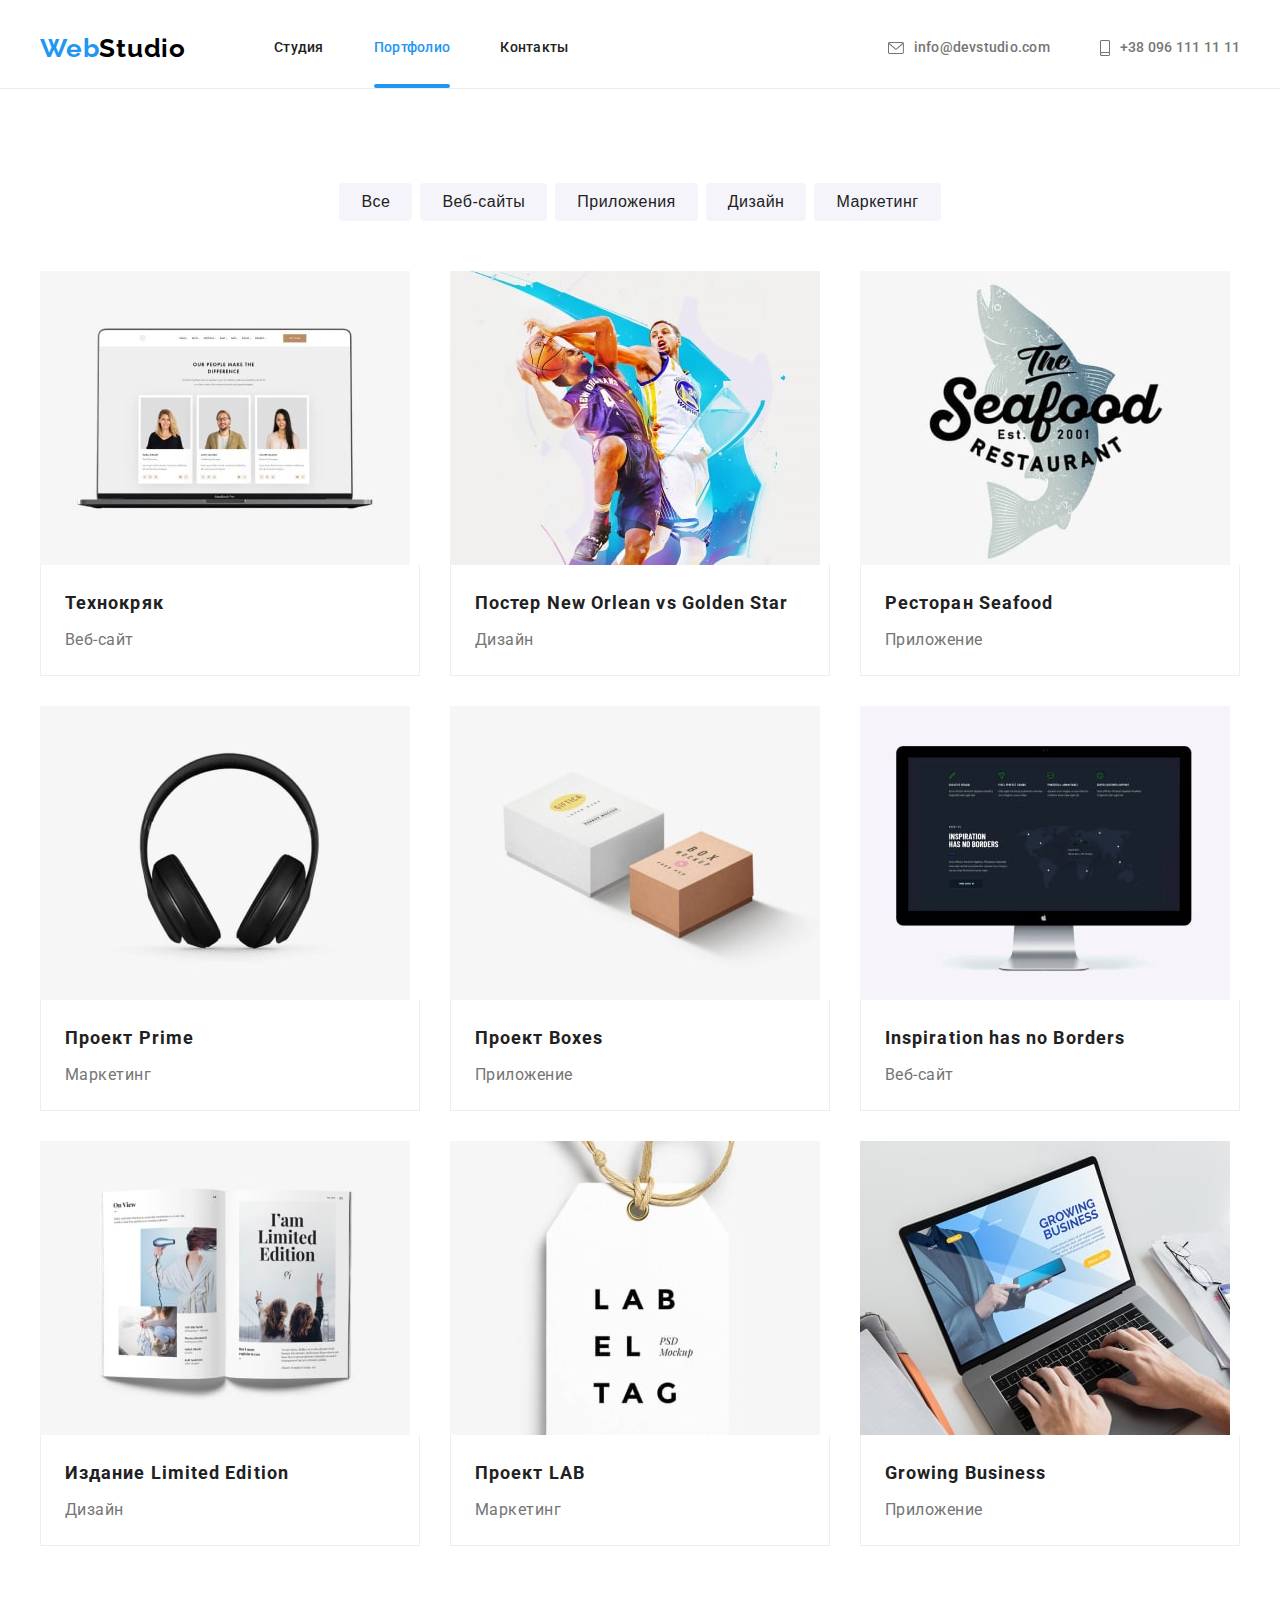
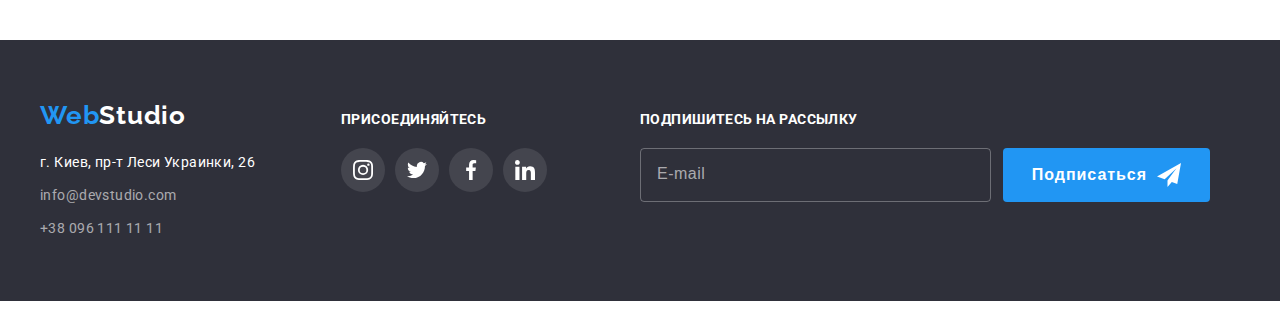
==== commit 14088796: "Update portfolio.html" ====
--- a/portfolio.html
+++ b/portfolio.html
@@ -145,8 +145,16 @@
               <figure class="projects-list__fig">
                 <img
                   class="images"
-                  src="./images/img-a1.jpg"
-                  width="370"
+                  srcset="
+                    ./images/desktop/portfolio-desktop/tehno-min.jpg   370w,
+                    ./images/desktop/portfolio-desktop/tehno2x-min.jpg 740w,
+                    ./images/tablet/tablet-portfolio/imgp1-min.jpg     354w,
+                    ./images/tablet/tablet-portfolio/img@2xp1-min.jpg  708w,
+                    ./images/mobile/mobile-portfolio/imgp1-min.jpg     450w,
+                    ./images/mobile/mobile-portfolio/img@2xp1-min.jpg  900w
+                  "
+                  sizes="(min-width: 1200px) 370px, (min-width: 768px) 354px, (max-width: 767px) 450px"
+                  src="./images/desktop/portfolio-desktop/tehno-min.jpg"
                   alt="Раскрытый и включенный ноутбук, на экране загруженный сайт с портретными фотографиями людей"
                 />
                 <figcaption class="projects-list__overlay">
@@ -165,8 +173,16 @@
               <figure class="projects-list__fig">
                 <img
                   class="images"
+                  srcset="
+                    ./images/desktop/portfolio-desktop/orlean-min.jpg   370w,
+                    ./images/desktop/portfolio-desktop/orlean2x-min.jpg 740w,
+                    ./images/tablet/tablet-portfolio/img2p-min.jpg      354w,
+                    ./images/tablet/tablet-portfolio/img@2x2p-min.jpg   708w,
+                    ./images/mobile/mobile-portfolio/imgp2-min.jpg      450w,
+                    ./images/mobile/mobile-portfolio/img@2xp2-min.jpg   900w
+                  "
+                  sizes="(min-width: 1200px) 370px, (min-width: 768px) 354px, (max-width: 767px) 450px"
                   src="./images/img-a2.jpg"
-                  width="370"
                   alt="Два баскетболиста борются за мяч в прыжке"
                 />
                 <figcaption class="projects-list__overlay">
@@ -185,8 +201,16 @@
               <figure class="projects-list__fig">
                 <img
                   class="images"
+                  srcset="
+                    ./images/desktop/portfolio-desktop/seafood-min.jpg   370w,
+                    ./images/desktop/portfolio-desktop/seafood2x-min.jpg 740w,
+                    ./images/tablet/tablet-portfolio/img3p-min.jpg       354w,
+                    ./images/tablet/tablet-portfolio/img@2x3p-min.jpg    708w,
+                    ./images/mobile/mobile-portfolio/imgp3-min.jpg       450w,
+                    ./images/mobile/mobile-portfolio/img@2xp3-min.jpg    900w
+                  "
+                  sizes="(min-width: 1200px) 370px, (min-width: 768px) 354px, (max-width: 767px) 450px"
                   src="./images/img-a3.jpg"
-                  width="370"
                   alt="Логотип ресторана морепродуктов"
                 />
                 <figcaption class="projects-list__overlay">
@@ -206,8 +230,16 @@
               <figure class="projects-list__fig">
                 <img
                   class="images"
+                  srcset="
+                    ./images/desktop/portfolio-desktop/prime-min.jpg   370w,
+                    ./images/desktop/portfolio-desktop/prime2x-min.jpg 740w,
+                    ./images/tablet/tablet-portfolio/img4p-min.jpg     354w,
+                    ./images/tablet/tablet-portfolio/img@2x4p-min.jpg  708w,
+                    ./images/mobile/mobile-portfolio/imgp4-min.jpg     450w,
+                    ./images/mobile/mobile-portfolio/img@2xp4-min.jpg  900w
+                  "
+                  sizes="(min-width: 1200px) 370px, (min-width: 768px) 354px, (max-width: 767px) 450px"
                   src="./images/img-a4.jpg"
-                  width="370"
                   alt="Накладные наушники"
                 />
                 <figcaption class="projects-list__overlay">
@@ -226,8 +258,16 @@
               <figure class="projects-list__fig">
                 <img
                   class="images"
+                  srcset="
+                    ./images/desktop/portfolio-desktop/boxes-min.jpg   370w,
+                    ./images/desktop/portfolio-desktop/boxes2x-min.jpg 740w,
+                    ./images/tablet/tablet-portfolio/img5p-min.jpg     354w,
+                    ./images/tablet/tablet-portfolio/img@2x5p-min.jpg  708w,
+                    ./images/mobile/mobile-portfolio/imgp5-min.jpg     450w,
+                    ./images/mobile/mobile-portfolio/img@2xp5-min.jpg  900w
+                  "
+                  sizes="(min-width: 1200px) 370px, (min-width: 768px) 354px, (max-width: 767px) 450px"
                   src="./images/img-a5.jpg"
-                  width="370"
                   alt="Бумажные квадратные коробки. Одна - белая, вторая - коричневая"
                 />
                 <figcaption class="projects-list__overlay">
@@ -247,8 +287,16 @@
               <figure class="projects-list__fig">
                 <img
                   class="images"
+                  srcset="
+                    ./images/desktop/portfolio-desktop/inspiration-min.jpg   370w,
+                    ./images/desktop/portfolio-desktop/inspiration2x-min.jpg 740w,
+                    ./images/tablet/tablet-portfolio/img6p-min.jpg           354w,
+                    ./images/tablet/tablet-portfolio/img@2x6p-min.jpg        708w,
+                    ./images/mobile/mobile-portfolio/imgp6-min.jpg           450w,
+                    ./images/mobile/mobile-portfolio/img@2xp6-min.jpg        900w
+                  "
+                  sizes="(min-width: 1200px) 370px, (min-width: 768px) 354px, (max-width: 767px) 450px"
                   src="./images/img-a6.jpg"
-                  width="370"
                   alt="Компьютерный монитор на серой подставке"
                 />
                 <figcaption class="projects-list__overlay">
@@ -267,9 +315,17 @@
               <figure class="projects-list__fig">
                 <img
                   class="images"
-                  src="./images/img-a7.jpg"
-                  width="370"
-                  alt="Бирка белого цвета с коричневой верёвкой"
+                  srcset="
+                    ./images/desktop/portfolio-desktop/limited-min.jpg   370w,
+                    ./images/desktop/portfolio-desktop/limited2x-min.jpg 740w,
+                    ./images/tablet/tablet-portfolio/img8p-min.jpg       354w,
+                    ./images/tablet/tablet-portfolio/img@2x8p-min.jpg    708w,
+                    ./images/mobile/mobile-portfolio/imgp8-min.jpg       450w,
+                    ./images/mobile/mobile-portfolio/img@2xp8-min.jpg    900w
+                  "
+                  sizes="(min-width: 1200px) 370px, (min-width: 768px) 354px, (max-width: 767px) 450px"
+                  src="./images/img-a8.jpg"
+                  alt="Раскрытая книга"
                 />
                 <figcaption class="projects-list__overlay">
                   Lorem ipsum dolor sit amet consectetur, adipisicing elit. Reiciendis similique
@@ -285,7 +341,20 @@
 
             <li class="projects-list__item">
               <figure class="projects-list__fig">
-                <img class="images" src="./images/img-a8.jpg" width="370" alt="Раскрытая книга" />
+                <img
+                  class="images"
+                  srcset="
+                    ./images/desktop/portfolio-desktop/lab-min.jpg    370w,
+                    ./images/desktop/portfolio-desktop/lab2x-min.jpg  740w,
+                    ./images/tablet/tablet-portfolio/img7p-min.jpg    354w,
+                    ./images/tablet/tablet-portfolio/img@2x7p-min.jpg 708w,
+                    ./images/mobile/mobile-portfolio/imgp7-min.jpg    450w,
+                    ./images/mobile/mobile-portfolio/img@2xp7-min.jpg 900w
+                  "
+                  sizes="(min-width: 1200px) 370px, (min-width: 768px) 354px, (max-width: 767px) 450px"
+                  src="./images/img-a7.jpg"
+                  alt="Бирка белого цвета с коричневой верёвкой"
+                />
                 <figcaption class="projects-list__overlay">
                   Lorem ipsum dolor sit amet consectetur adipisicing elit. Aliquid voluptatem
                   commodi nihil officia rem deserunt, ad eos mollitia?
@@ -302,8 +371,16 @@
               <figure class="projects-list__fig">
                 <img
                   class="images"
+                  srcset="
+                    ./images/desktop/portfolio-desktop/growing-min.jpg   370w,
+                    ./images/desktop/portfolio-desktop/growing2x-min.jpg 740w,
+                    ./images/tablet/tablet-portfolio/img9p-min.jpg       354w,
+                    ./images/tablet/tablet-portfolio/img@2x9p-min.jpg    708w,
+                    ./images/mobile/mobile-portfolio/imgp9-min.jpg       450w,
+                    ./images/mobile/mobile-portfolio/img@2xp9-min.jpg    900w
+                  "
+                  sizes="(min-width: 1200px) 370px, (min-width: 768px) 354px, (max-width: 767px) 450px"
                   src="./images/img-a9.jpg"
-                  width="370"
                   alt="На экране ноутбука работающее приложение соответствующего проекта"
                 />
                 <figcaption class="projects-list__overlay">
--- a/css/main.min.css
+++ b/css/main.min.css
@@ -1,2 +1,2 @@
-h1,h2,h3,h4,h5,h6,p,ul,a{margin:0;padding:0;list-style:none;text-decoration:none}button,input,textarea,a{outline:none}.visually-hidden{position:absolute;width:1px;height:1px;margin:-1px;padding:0;overflow:hidden;border:0;clip:rect(0 0 0 0)}body{width:100vw;margin-left:auto;margin-right:auto;font-family:'Roboto', sans-serif;color:#757575}.images{display:block;max-width:100%;height:auto}.mob-menu-container{position:absolute;z-index:4;opacity:0;pointer-events:none;position:absolute;width:100vw;height:100vh;background-color:#fff}.is-open{opacity:1;pointer-events:visible}.is-open .btn-mob-menu__icon-deactive{display:none}.is-open .btn-mob-menu__icon-active{display:block}.btn-mob-menu__icon{position:absolute;z-index:5}.btn-mob-menu__icon-active{display:none}.btn-mob-menu__icon-deactive{display:block}.mob-menu-container{padding:48px 40px}.nav-list-mob__item:nth-child(2){margin-top:36px;margin-bottom:32px}.nav-list-mob__link{font-weight:500;font-size:40px;line-height:1.17;letter-spacing:0.02em;color:#212121}.nav-list-mob__link:hover{color:#2196f3}.nav-list-mob__link_current{color:#2196f3}.contacts-mob-container{position:absolute;left:40px;bottom:48px}.contacts-mob__item_tel{margin-bottom:32px}.contacts-mob__item_mail{margin-bottom:64px}.contacts-mob__link_tel{font-weight:500;font-size:34px;line-height:1.18;letter-spacing:0.02em;color:#2196f3}.contacts-mob__link_mail{font-weight:500;font-size:24px;line-height:1.17;letter-spacing:0.02em;color:#757575}.socials-mob{display:flex;align-items:center}.socials-mob__item:not(:last-child){border-right:1px solid rgba(33,33,33,0.2)}.socials-mob__link{font-weight:500;font-size:18px;line-height:1.22;letter-spacing:0.02em;color:#2196f3;padding:0 10px}@media screen and (min-width: 768px){.mob-menu-container{display:none}}.page-header{border-bottom:1px solid #ececec}@media screen and (max-width: 767px){.header-container{padding-top:16px;padding-bottom:16px}}@media screen and (min-width: 768px){.header-container{display:flex;align-items:center}}.container{max-width:1200px;padding-left:15px;padding-right:15px;margin-left:auto;margin-right:auto;overflow-x:hidden}@media screen and (max-width: 767px){.container{max-width:480px}}@media screen and (min-width: 768px) and (max-width: 1199px){.container{max-width:768px}}.section{padding-top:60px;padding-bottom:60px}@media screen and (min-width: 1200px){.section{padding-top:94px;padding-bottom:94px}}.logo{font-family:"Raleway",sans-serif;font-weight:700;font-size:24px;line-height:1.17;letter-spacing:0.03em}@media screen and (max-width: 767px){.logo .logo{display:block;padding-top:16px;padding-bottom:16px}}.logo__studio_dark{color:#000}.logo__studio_light{color:#fff}.logo__web{color:#2196f3}@media screen and (min-width: 1200px){.logo{font-size:26px;line-height:1.19}}.footer-logo{display:block;margin-bottom:20px}.nav-list{display:flex;margin-left:88px;font-weight:500;font-size:14px;line-height:1.14;letter-spacing:0.02em}@media screen and (max-width: 767px){.nav-list{display:none}}.nav-list__item{position:relative}.nav-list__item:not(:last-child){margin-right:50px}.nav-list__link{display:block;padding-top:32px;padding-bottom:32px;color:#212121;transition-property:color;transition-duration:250ms;transition-timing-function:cubic-bezier(0.4, 0, 0.2, 1)}.nav-list__link:hover,.nav-list__link:focus{color:#2196f3}.nav-list__link_current{color:#2196f3}.nav-list__link_current::after{content:'';position:absolute;left:0;bottom:0;width:100%;height:4px;border-radius:2px;background-color:#2196f3}.nav-menu{display:flex;align-items:center}.contacts-list{margin-left:auto;font-weight:500;font-size:12px;line-height:1.17;letter-spacing:0.02em}.contacts-list__icon{margin-right:10px;fill:#757575;transition-property:fill;transition-duration:250ms;transition-timing-function:cubic-bezier(0.4, 0, 0.2, 1)}@media screen and (max-width: 767px){.contacts-list{display:none}}@media screen and (min-width: 768px) and (max-width: 1199px){.contacts-list__item:not(:last-child){margin-bottom:10px}}@media screen and (min-width: 1200px){.contacts-list{display:flex}.contacts-list__link{padding-top:32px;padding-bottom:32px}.contacts-list__item:not(:last-child){margin-right:50px}}.contacts-list__link{display:flex;align-items:center;color:currentColor;transition-property:color;transition-duration:250ms;transition-timing-function:cubic-bezier(0.4, 0, 0.2, 1)}.contacts-list__link:hover,.contacts-list__link:focus{color:#2196f3}.contacts-list__link:hover .contacts-list__icon,.contacts-list__link:focus .contacts-list__icon{fill:#2196f3}.section-hero{width:100%;text-align:center}@media screen and (max-width: 767px){.section-hero{max-width:480px;margin-left:auto;margin-right:auto;height:auto;padding:118px 60px;background-image:linear-gradient(rgba(47,48,58,0.4), rgba(47,48,58,0.4)),url("../../images/bg-hero-mob/Header img.png");background-repeat:no-repeat;background-size:cover}}@media screen and (min-width: 1200px){.section-hero{max-width:1600px;margin-left:auto;margin-right:auto;padding-top:200px;padding-bottom:200px;background-image:linear-gradient(rgba(47,48,58,0.4), rgba(47,48,58,0.4)),url(../images/bg.jpg);background-repeat:no-repeat;background-size:cover}}.section-hero .main-title{margin-bottom:30px;margin-left:auto;margin-right:auto;max-width:360px;font-weight:900;font-size:26px;line-height:1.62;letter-spacing:0.06em;text-transform:uppercase;word-wrap:break-word;color:#fff}@media screen and (min-width: 1200px){.section-hero .main-title{max-width:696px;font-size:44px;line-height:1.36}}.btn{font-weight:700;font-size:16px;line-height:1.87;letter-spacing:0.06em;text-align:center;border-style:none;border-radius:4px;color:#fff;cursor:pointer;transition-property:background-color, box-shadow, color;transition-duration:250ms;transition-timing-function:cubic-bezier(0.4, 0, 0.2, 1)}.btn:hover,.btn:focus{box-shadow:0px 4px 4px rgba(0,0,0,0.15);background-color:#188ce8}.btn-mob-menu{padding:0;position:absolute;top:10px;right:15px;z-index:5;display:flex;justify-content:center;align-items:center;width:40px;height:40px;background-color:transparent;border:none}.btn-mob-menu:hover .btn-mob-menu__icon{fill:#2196f3}@media screen and (min-width: 768px){.btn-mob-menu{display:none}}.btn-hero,.btn-modal,.btn-subscribe{background-color:#2196f3}.btn-hero{padding:10px 32px}.btn-modal{padding:10px 56px}.btn-subscribe{display:flex;align-items:center;margin-left:auto;margin-right:auto;padding:10px 29px}.btn-subscribe__icon{margin-left:10px;fill:#fff}.close-btn{display:flex;justify-content:center;align-items:center;position:absolute;top:8px;right:8px;width:30px;height:30px;background-color:#fff;border:1px solid rgba(0,0,0,0.1);border-radius:50%;cursor:pointer}.close-btn__icon{fill:#000;margin:auto;transition-property:fill;transition-duration:250ms;transition-timing-function:cubic-bezier(0.4, 0, 0.2, 1)}.close-btn:hover .close-btn__icon{fill:#2196f3}.filter-list__button{padding:6px 22px;font-weight:500;line-height:1.62;letter-spacing:0.03em;color:#212121;background-color:#f5f4fa}.filter-list__button:focus,.filter-list__button:hover{color:#fff;background-color:#2196f3;box-shadow:0px 3px 1px rgba(0,0,0,0.1),0px 1px 2px rgba(0,0,0,0.08),0px 2px 2px rgba(0,0,0,0.12)}.backdrop{width:100vw;height:100vh;position:fixed;top:0;left:0;z-index:1;background-color:rgba(0,0,0,0.2);transition-property:opacity, background-color;transition-duration:250ms;transition-timing-function:cubic-bezier(0.4, 0, 0.2, 1)}.is-hidden{opacity:0;pointer-events:none}.modal{width:450px;position:absolute;left:50%;top:50%;padding:40px;transform:translate(-50%, -50%);background-color:#fff;box-shadow:0px 1px 3px rgba(0,0,0,0.12),0px 1px 1px rgba(0,0,0,0.14),0px 2px 1px rgba(0,0,0,0.2);border-radius:4px}.modal-title{margin-bottom:8px;font-weight:700;font-size:20px;line-height:1.5;text-align:center;letter-spacing:0.03em;color:#212121}@media screen and (max-width: 480px){.modal{width:95%}}@media screen and (min-width: 1200px){.modal{width:528px}.modal-title{margin-bottom:12px;font-weight:700;font-size:20px;line-height:1.15;letter-spacing:0.03em}}.form-input-wrap{display:flex;flex-direction:column}.label{margin-bottom:4px;font-size:12px;line-height:1.17;letter-spacing:0.01em;color:#757575;text-align:left}.input-wrap{position:relative;margin-bottom:10px}.input{height:40px;width:100%;padding-left:42px;border:1px solid rgba(33,33,33,0.2);border-radius:4px;transition-property:border-color;transition-duration:250ms;transition-timing-function:cubic-bezier(0.4, 0, 0.2, 1)}.input__icon{position:absolute;top:50%;left:12px;transform:translateY(-50%);transition-property:fill;transition-duration:250ms;transition-timing-function:cubic-bezier(0.4, 0, 0.2, 1)}.input:hover,.input:focus{border-color:#2196f3}.input:hover+.input__icon,.input:focus+.input__icon{fill:#2196f3}.comment-wrap{display:flex;flex-direction:column}.comment{height:120px;padding:12px 16px;margin-bottom:20px;resize:none;border:1px solid rgba(33,33,33,0.2);border-radius:4px}.comment::placeholder{font-size:12px;line-height:1.17;letter-spacing:0.01em;color:rgba(117,117,117,0.5)}.comment:hover,.comment:focus{border-color:#2196f3}.agree-wrap{display:flex;align-items:center;justify-content:center;height:24px;margin-bottom:30px}.label-agree{display:flex;align-items:center;font-size:12px;line-height:1.17;letter-spacing:0.03em;color:#757575}@media screen and (min-width: 1200px){.label-agree{font-size:14px;line-height:1.71}}.label-agree__wrap{display:flex;align-items:center;justify-content:center;margin-right:7px;width:16px;height:15px;border:2px solid #000;border-radius:2px;fill:#fff}.user-check:checked+.label-agree .label-agree__wrap{border:none;background-color:#2196f3}.label-agree__link{color:#2196f3;text-decoration:underline}.section-title{margin-bottom:30px;font-weight:700;font-size:28px;line-height:1.18;text-align:center;letter-spacing:0.03em;color:#212121}.section_bgc_light-gray{background-color:#f5f4fa}.features-list__container{max-width:100%;display:flex;justify-content:center;align-items:center;margin-bottom:30px;height:120px;background:#f5f4fa;border-radius:4px}.features-list__title{margin-bottom:10px;font-weight:700;font-size:14px;line-height:1.14;letter-spacing:0.03em;text-transform:uppercase;color:#212121}.features-list__text{font-size:14px;line-height:1.71;letter-spacing:0.03em}@media screen and (max-width: 767px){.features-list__title{text-align:center}.features-list__item:not(:last-child){margin-bottom:30px}}@media screen and (min-width: 1200px){.features-list{margin-bottom:94px;display:flex}.features-list:not(:last-child){margin-right:30px}}@media screen and (min-width: 767px) and (max-width: 1199px){.features-list{display:flex;flex-wrap:wrap;margin-top:-30px;margin-left:-30px}.features-list__item{margin-top:30px;margin-left:30px;max-width:calc((100% - 60px) / 2)}}@media screen and (min-width: 1200px){.features-list{display:flex;margin-top:-30px;margin-left:-30px}.features-list__item{margin-top:30px;margin-left:30px;max-width:calc((100% - 120px) / 4)}.features-list:not(:last-child){margin-right:30px}}.specialisation-container{display:none}@media screen and (min-width: 1200px){.specialisation-container{display:block}}.specialisation-list{display:flex;justify-content:space-between}.specialisation-list__fig{display:flex;position:relative;margin:0}.specialisation-list__label{position:absolute;bottom:0;width:100%;padding-top:27px;padding-bottom:27px;font-weight:700;font-size:14px;line-height:1.14;text-align:center;letter-spacing:0.03em;text-transform:uppercase;color:#fff;background:rgba(47,48,58,0.8)}.team-list__item{padding-bottom:30px;background:#ffffff;box-shadow:0px 1px 3px rgba(0,0,0,0.12),0px 1px 1px rgba(0,0,0,0.14),0px 2px 1px rgba(0,0,0,0.2);border-radius:0px 0px 4px 4px}@media screen and (max-width: 767px){.team-list__item:not(:last-child){margin-bottom:30px}}.team-list__images{margin-bottom:30px}.team-list__name{margin-bottom:10px;font-weight:500;font-size:16px;line-height:1.19;text-align:center;letter-spacing:0.03em;color:#212121}.team-list__profession{margin-bottom:16px;font-size:16px;line-height:1.19;text-align:center;letter-spacing:0.03em}@media screen and (min-width: 768px) and (max-width: 1199px){.team-list{display:flex;flex-wrap:wrap;margin-top:-30px;margin-left:-30px}.team-list__item{width:calc((100% - 60px) / 2);margin-top:30px;margin-left:30px}}@media screen and (min-width: 1200px){.team-list{display:flex}.team-list__item:not(:last-child){margin-right:30px}}.socials-list{display:flex;justify-content:center}.socials-list__item:not(:last-child){margin-right:10px}.socials-list__link{display:flex;justify-content:center;align-items:center;width:44px;height:44px;border-radius:50%;transition-property:background-color;transition-duration:250ms;transition-timing-function:cubic-bezier(0.4, 0, 0.2, 1)}.socials-list__link:hover,.socials-list__link:focus{background-color:#2196f3}.socials-list__link:hover .socials-list__icon,.socials-list__link:focus .socials-list__icon{fill:#fff}.socials-list__link_bgc_gray{background-color:rgba(255,255,255,0.1)}.socials-list__icon{transition-property:fill;transition-duration:250ms;transition-timing-function:cubic-bezier(0.4, 0, 0.2, 1)}.socials-list__icon_fill_light-gray{fill:#afb1b8}.socials-list__icon_fill_white{fill:#fff}.clients-list__link{display:flex;justify-content:center;align-items:center;height:92px;border:1px solid #afb1b8;border-radius:4px;transition-property:border;transition-duration:250ms;transition-timing-function:cubic-bezier(0.4, 0, 0.2, 1)}.clients-list__link:hover,.clients-list__link:focus{border:1px solid #2196f3}.clients-list__link:hover .clients-list__icon,.clients-list__link:hover .clients-list__icon,.clients-list__link:focus .clients-list__icon,.clients-list__link:focus .clients-list__icon{fill:#2196f3}.clients-list__icon{fill:#afb1b8;transition-property:fill;transition-duration:250ms;transition-timing-function:cubic-bezier(0.4, 0, 0.2, 1)}.clients-list{display:flex;flex-wrap:wrap;margin-top:-30px;margin-left:-30px}.clients-list__item{width:calc((100% - 60px) / 2);margin-top:30px;margin-left:30px}@media screen and (min-width: 768px) and (max-width: 1199px){.clients-list{display:flex;flex-wrap:wrap;margin-top:-30px;margin-left:-30px}.clients-list__item{width:calc((100% - 90px) / 3);margin-top:30px;margin-left:30px}}@media screen and (min-width: 1200px){.clients-list{display:flex;margin-top:-30px;margin-left:-30px}.clients-list__item{width:calc((100% - 180px) / 6);margin-top:30px;margin-left:30px}}.footer{background-color:#2f303a}.footer-container{padding-top:60px;padding-bottom:60px}@media screen and (min-width: 1200px){.footer-container{display:flex}}@media screen and (min-width: 768px){.tablet-footer{display:flex;align-items:top;justify-content:center}}.footer-contacts__address{font-style:inherit;font-size:14px;line-height:1.71;letter-spacing:0.03em;color:#fff}.footer-contacts__link{font-size:14px;line-height:1.71;letter-spacing:0.03em;color:rgba(255,255,255,0.6);transition-property:color;transition-duration:250ms;transition-timing-function:cubic-bezier(0.4, 0, 0.2, 1)}.footer-contacts__link:hover,.footer-contacts__link:focus{color:#2196f3}@media screen and (max-width: 767px){.section-address{text-align:center;margin-bottom:60px}.footer-contacts{text-align:center}.footer-contacts__item:not(:last-child){margin-bottom:8px}}@media screen and (min-width: 768px) and (max-width: 1199px){.section-address{text-align:center;margin-bottom:60px}.footer-contacts{text-align:center}.footer-contacts__item:nth-child(1){margin-bottom:5px}.footer-contacts__item:nth-child(2){margin-bottom:8px}}@media screen and (min-width: 1200px){.section-address{display:flex;flex-flow:column;min-width:231px}.footer-contacts__item:not(:last-child){margin-bottom:9px}}.socials-title{margin-bottom:20px;font-weight:700;font-size:14px;line-height:1.14;letter-spacing:0.03em;text-transform:uppercase;color:#fff}@media screen and (max-width: 767px){.socials-section{text-align:center;margin-bottom:60px}}@media screen and (min-width: 768px) and (max-width: 1199px){.socials-section{text-align:center;padding-top:5px;margin-left:165px}}@media screen and (min-width: 1200px){.socials-section{padding-top:12px;margin-left:70px}}.subscribe-form{text-align:center}@media screen and (min-width: 1200px){.input-btn-container{display:flex;width:570px}.subscribe-form{margin-left:93px;padding-top:12px;text-align-last:left}}.subscribe-label{display:block;margin-bottom:20px;font-weight:700;font-size:14px;line-height:1.14;letter-spacing:0.03em;text-transform:uppercase;color:#fff}.subscribe-input{height:50px;padding-left:16px;margin-bottom:20px;width:100%;border:1px solid rgba(255,255,255,0.3);border-radius:4px;background-color:transparent;color:#fff}.subscribe-input::placeholder{font-size:16px;line-height:1.25;letter-spacing:0.03em;color:rgba(255,255,255,0.6)}.subscribe-input:hover,.subscribe-input:focus{border-color:#2196f3}@media screen and (min-width: 768px){.subscribe-input{width:450px}}@media screen and (min-width: 1200px){.subscribe-input{margin-right:12px;margin-bottom:0}}.projects{padding-top:60px;padding-bottom:60px}@media screen and (min-width: 1200px){.projects{padding-top:94px;padding-bottom:94px}}.filter-list{display:flex;flex-wrap:wrap;margin-bottom:40px;margin-top:-15px}.filter-list__item:not(:last-child){margin-right:8px}.filter-list__item{margin-top:15px}@media screen and (min-width: 768px){.filter-list{justify-content:center}}@media screen and (min-width: 1200px){.filter-list{margin-bottom:50px}}.projects-list__fig{position:relative;margin:0;overflow:hidden}.projects-list__overlay{position:absolute;bottom:0;left:0;transform:translateY(105%);padding:77px 24px;width:100%;height:100%;font-size:18px;line-height:1.56;letter-spacing:0.03em;color:#fff;background:rgba(33,150,243,0.9);transition:transform 250ms cubic-bezier(0.4, 0, 0.2, 1)}.projects-list__card{display:block;padding:20px 24px;border:1px solid #eeeeee;border-top:none}.projects-list__name{margin-bottom:4px;font-weight:700;font-size:18px;line-height:36px;letter-spacing:0.06em;color:#212121}.projects-list__type{font-size:16px;line-height:30px;letter-spacing:0.03em}.projects-list__item{transition-property:box-shadow;transition-duration:250ms;transition-timing-function:cubic-bezier(0.4, 0, 0.2, 1)}.projects-list__item:hover{box-shadow:0px 1px 1px rgba(0,0,0,0.12),0px 4px 4px rgba(0,0,0,0.06),1px 4px 6px rgba(0,0,0,0.16)}.projects-list__item:hover .projects-list__overlay{transform:translateY(0)}@media screen and (max-width: 767px){.projects-list__item:not(:last-child){margin-bottom:30px}}@media screen and (min-width: 768px) and (max-width: 1199px){.projects-list{display:flex;flex-wrap:wrap;margin-top:-30px;margin-left:-30px}.projects-list__card:nth-child(1){height:146px}.projects-list__overlay{padding-top:49px;padding-bottom:49px}.projects-list .projects-list__item{flex-basis:calc(100% / 2 - 30px);margin-top:30px;margin-left:30px}.projects-list .projects-list__item:nth-child(1) .projects-list__card{height:146px}}@media screen and (min-width: 1200px){.projects-list{display:flex;flex-wrap:wrap;margin-top:-30px;margin-left:-30px}.projects-list__overlay{padding-top:63px;padding-bottom:63px}.projects-list__item{flex-basis:calc(100% / 3 - 30px);margin-top:30px;margin-left:30px}}
+h1,h2,h3,h4,h5,h6,p,ul,a{margin:0;padding:0;list-style:none;text-decoration:none}button,input,textarea,a{outline:none}.visually-hidden{position:absolute;width:1px;height:1px;margin:-1px;padding:0;overflow:hidden;border:0;clip:rect(0 0 0 0)}body{width:100vw;margin-left:auto;margin-right:auto;font-family:'Roboto', sans-serif;color:#757575}.images{display:block;max-width:100%;height:auto}[srcset]{margin:0}.mob-menu-container{position:absolute;z-index:4;opacity:0;pointer-events:none;position:absolute;width:100vw;height:100vh;background-color:#fff}.is-open{opacity:1;pointer-events:visible}.is-open .btn-mob-menu__icon-deactive{display:none}.is-open .btn-mob-menu__icon-active{display:block}.btn-mob-menu__icon{position:absolute;z-index:5}.btn-mob-menu__icon-active{display:none}.btn-mob-menu__icon-deactive{display:block}.mob-menu-container{padding:48px 40px}.nav-list-mob__item:nth-child(2){margin-top:36px;margin-bottom:32px}.nav-list-mob__link{font-weight:500;font-size:40px;line-height:1.17;letter-spacing:0.02em;color:#212121}.nav-list-mob__link:hover{color:#2196f3}.nav-list-mob__link_current{color:#2196f3}.contacts-mob-container{position:absolute;left:40px;bottom:48px}.contacts-mob__item_tel{margin-bottom:32px}.contacts-mob__item_mail{margin-bottom:64px}.contacts-mob__link_tel{font-weight:500;font-size:34px;line-height:1.18;letter-spacing:0.02em;color:#2196f3}.contacts-mob__link_mail{font-weight:500;font-size:24px;line-height:1.17;letter-spacing:0.02em;color:#757575}.socials-mob{display:flex;align-items:center}.socials-mob__item:not(:last-child){border-right:1px solid rgba(33,33,33,0.2)}.socials-mob__link{font-weight:500;font-size:18px;line-height:1.22;letter-spacing:0.02em;color:#2196f3;padding:0 10px}@media screen and (min-width: 768px){.mob-menu-container{display:none}}.page-header{border-bottom:1px solid #ececec}@media screen and (max-width: 767px){.header-container{padding-top:16px;padding-bottom:16px}}@media screen and (min-width: 768px){.header-container{display:flex;align-items:center}}.container{max-width:1200px;padding-left:15px;padding-right:15px;margin-left:auto;margin-right:auto;overflow-x:hidden}@media screen and (max-width: 767px){.container{max-width:480px}}@media screen and (min-width: 768px) and (max-width: 1199px){.container{max-width:768px}}.section{padding-top:60px;padding-bottom:60px}@media screen and (min-width: 1200px){.section{padding-top:94px;padding-bottom:94px}}.logo{font-family:"Raleway",sans-serif;font-weight:700;font-size:24px;line-height:1.17;letter-spacing:0.03em}@media screen and (max-width: 767px){.logo .logo{display:block;padding-top:16px;padding-bottom:16px}}.logo__studio_dark{color:#000}.logo__studio_light{color:#fff}.logo__web{color:#2196f3}@media screen and (min-width: 1200px){.logo{font-size:26px;line-height:1.19}}.footer-logo{display:block;margin-bottom:20px}.nav-list{display:flex;margin-left:88px;font-weight:500;font-size:14px;line-height:1.14;letter-spacing:0.02em}@media screen and (max-width: 767px){.nav-list{display:none}}.nav-list__item{position:relative}.nav-list__item:not(:last-child){margin-right:50px}.nav-list__link{display:block;padding-top:32px;padding-bottom:32px;color:#212121;transition-property:color;transition-duration:250ms;transition-timing-function:cubic-bezier(0.4, 0, 0.2, 1)}.nav-list__link:hover,.nav-list__link:focus{color:#2196f3}.nav-list__link_current{color:#2196f3}.nav-list__link_current::after{content:'';position:absolute;left:0;bottom:0;width:100%;height:4px;border-radius:2px;background-color:#2196f3}.nav-menu{display:flex;align-items:center}.contacts-list{margin-left:auto;font-weight:500;font-size:12px;line-height:1.17;letter-spacing:0.02em}.contacts-list__icon{margin-right:10px;fill:#757575;transition-property:fill;transition-duration:250ms;transition-timing-function:cubic-bezier(0.4, 0, 0.2, 1)}@media screen and (max-width: 767px){.contacts-list{display:none}}@media screen and (min-width: 768px) and (max-width: 1199px){.contacts-list__item:not(:last-child){margin-bottom:10px}}@media screen and (min-width: 1200px){.contacts-list{display:flex}.contacts-list__link{font-size:14px;line-height:1.14;padding-top:32px;padding-bottom:32px}.contacts-list__item:not(:last-child){margin-right:50px}}.contacts-list__link{display:flex;align-items:center;color:currentColor;transition-property:color;transition-duration:250ms;transition-timing-function:cubic-bezier(0.4, 0, 0.2, 1)}.contacts-list__link:hover,.contacts-list__link:focus{color:#2196f3}.contacts-list__link:hover .contacts-list__icon,.contacts-list__link:focus .contacts-list__icon{fill:#2196f3}.section-hero{width:100%;text-align:center}@media screen and (max-width: 767px){.section-hero{max-width:480px;margin-left:auto;margin-right:auto;height:auto;padding:118px 60px;background-image:linear-gradient(rgba(47,48,58,0.4), rgba(47,48,58,0.4)),url(".././images/mobile/Header img-min.jpg");background-repeat:no-repeat;background-size:cover}}@media screen and (max-width: 767px) and (min-device-pixel-ratio: 2), screen and (max-width: 767px) and (min-resolution: 192dpi), screen and (max-width: 767px) and (min-resolution: 2dppx){.section-hero{background-image:linear-gradient(rgba(47,48,58,0.4), rgba(47,48,58,0.4)),url(".././images/mobile/Header img@2x-min.jpg");background-repeat:no-repeat;background-size:cover}}@media screen and (min-width: 768px){.section-hero{max-width:768px;margin-left:auto;margin-right:auto;height:auto;padding:118px 204px;background-image:linear-gradient(rgba(47,48,58,0.4), rgba(47,48,58,0.4)),url(".././images/tablet/Header img-min.jpg");background-repeat:no-repeat;background-size:cover}}@media screen and (min-width: 768px) and (min-device-pixel-ratio: 2), screen and (min-width: 768px) and (min-resolution: 192dpi), screen and (min-width: 768px) and (min-resolution: 2dppx){.section-hero{background-image:linear-gradient(rgba(47,48,58,0.4), rgba(47,48,58,0.4)),url(".././images/tablet/Header img@2x-min.jpg");background-repeat:no-repeat;background-size:cover}}@media screen and (min-width: 1200px){.section-hero{max-width:1600px;margin-left:auto;margin-right:auto;padding-top:200px;padding-bottom:200px;background-image:linear-gradient(rgba(47,48,58,0.4), rgba(47,48,58,0.4)),url(".././images/desktop/hero-min.jpg");background-repeat:no-repeat;background-size:cover}}@media screen and (min-width: 1200px) and (min-device-pixel-ratio: 2), screen and (min-width: 1200px) and (min-resolution: 192dpi), screen and (min-width: 1200px) and (min-resolution: 2dppx){.section-hero{background-image:linear-gradient(rgba(47,48,58,0.4), rgba(47,48,58,0.4)),url(".././images/desktop/hero2x-min.jpg");background-repeat:no-repeat;background-size:cover}.section-hero .main-title{max-width:696px;font-size:44px;line-height:1.36}}.main-title{margin-bottom:30px;margin-left:auto;margin-right:auto;max-width:360px;font-weight:900;font-size:26px;line-height:1.62;letter-spacing:0.06em;text-transform:uppercase;word-wrap:break-word;color:#fff}.btn{font-weight:700;font-size:16px;line-height:1.87;letter-spacing:0.06em;text-align:center;border-style:none;border-radius:4px;color:#fff;cursor:pointer;transition-property:background-color, box-shadow, color;transition-duration:250ms;transition-timing-function:cubic-bezier(0.4, 0, 0.2, 1)}.btn:hover,.btn:focus{box-shadow:0px 4px 4px rgba(0,0,0,0.15);background-color:#188ce8}.btn-mob-menu{padding:0;position:absolute;top:10px;right:15px;z-index:5;display:flex;justify-content:center;align-items:center;width:40px;height:40px;background-color:transparent;border:none}.btn-mob-menu:hover .btn-mob-menu__icon{fill:#2196f3}@media screen and (min-width: 768px){.btn-mob-menu{display:none}}.btn-hero,.btn-modal,.btn-subscribe{background-color:#2196f3}.btn-hero{padding:10px 32px}.btn-modal{padding:10px 56px}.btn-subscribe{display:flex;align-items:center;margin-left:auto;margin-right:auto;padding:10px 29px}.btn-subscribe__icon{margin-left:10px;fill:#fff}.close-btn{display:flex;justify-content:center;align-items:center;position:absolute;top:8px;right:8px;width:30px;height:30px;background-color:#fff;border:1px solid rgba(0,0,0,0.1);border-radius:50%;cursor:pointer}.close-btn__icon{fill:#000;margin:auto;transition-property:fill;transition-duration:250ms;transition-timing-function:cubic-bezier(0.4, 0, 0.2, 1)}.close-btn:hover .close-btn__icon{fill:#2196f3}.filter-list__button{padding:6px 22px;font-weight:500;line-height:1.62;letter-spacing:0.03em;color:#212121;background-color:#f5f4fa}.filter-list__button:focus,.filter-list__button:hover{color:#fff;background-color:#2196f3;box-shadow:0px 3px 1px rgba(0,0,0,0.1),0px 1px 2px rgba(0,0,0,0.08),0px 2px 2px rgba(0,0,0,0.12)}.backdrop{width:100vw;height:100vh;position:fixed;top:0;left:0;z-index:1;background-color:rgba(0,0,0,0.2);transition-property:opacity, background-color;transition-duration:250ms;transition-timing-function:cubic-bezier(0.4, 0, 0.2, 1)}.is-hidden{opacity:0;pointer-events:none}.modal{width:450px;position:absolute;left:50%;top:50%;padding:40px;transform:translate(-50%, -50%);background-color:#fff;box-shadow:0px 1px 3px rgba(0,0,0,0.12),0px 1px 1px rgba(0,0,0,0.14),0px 2px 1px rgba(0,0,0,0.2);border-radius:4px}.modal-title{margin-bottom:8px;font-weight:700;font-size:20px;line-height:1.5;text-align:center;letter-spacing:0.03em;color:#212121}@media screen and (max-width: 480px){.modal{width:95%}}@media screen and (min-width: 1200px){.modal{width:528px}.modal-title{margin-bottom:12px;font-weight:700;font-size:20px;line-height:1.15;letter-spacing:0.03em}}.form-input-wrap{display:flex;flex-direction:column}.label{margin-bottom:4px;font-size:12px;line-height:1.17;letter-spacing:0.01em;color:#757575;text-align:left}.input-wrap{position:relative;margin-bottom:10px}.input{height:40px;width:100%;padding-left:42px;border:1px solid rgba(33,33,33,0.2);border-radius:4px;transition-property:border-color;transition-duration:250ms;transition-timing-function:cubic-bezier(0.4, 0, 0.2, 1)}.input__icon{position:absolute;top:50%;left:12px;transform:translateY(-50%);transition-property:fill;transition-duration:250ms;transition-timing-function:cubic-bezier(0.4, 0, 0.2, 1)}.input:hover,.input:focus{border-color:#2196f3}.input:hover+.input__icon,.input:focus+.input__icon{fill:#2196f3}.comment-wrap{display:flex;flex-direction:column}.comment{height:120px;padding:12px 16px;margin-bottom:20px;resize:none;border:1px solid rgba(33,33,33,0.2);border-radius:4px}.comment::placeholder{font-size:12px;line-height:1.17;letter-spacing:0.01em;color:rgba(117,117,117,0.5)}.comment:hover,.comment:focus{border-color:#2196f3}.agree-wrap{display:flex;align-items:center;justify-content:center;height:24px;margin-bottom:30px}.label-agree{display:flex;align-items:center;font-size:12px;line-height:1.17;letter-spacing:0.03em;color:#757575}@media screen and (min-width: 1200px){.label-agree{font-size:14px;line-height:1.71}}.label-agree__wrap{display:flex;align-items:center;justify-content:center;margin-right:7px;width:16px;height:15px;border:2px solid #000;border-radius:2px;fill:#fff}.user-check:checked+.label-agree .label-agree__wrap{border:none;background-color:#2196f3}.label-agree__link{color:#2196f3;text-decoration:underline}.section-title{margin-bottom:30px;font-weight:700;font-size:28px;line-height:1.18;text-align:center;letter-spacing:0.03em;color:#212121}.section_bgc_light-gray{background-color:#f5f4fa}.features-list__container{max-width:100%;display:flex;justify-content:center;align-items:center;margin-bottom:30px;height:120px;background:#f5f4fa;border-radius:4px}.features-list__title{margin-bottom:10px;font-weight:700;font-size:14px;line-height:1.14;letter-spacing:0.03em;text-transform:uppercase;color:#212121}.features-list__text{font-size:14px;line-height:1.71;letter-spacing:0.03em}@media screen and (max-width: 767px){.features-list__title{text-align:center}.features-list__item:not(:last-child){margin-bottom:30px}}@media screen and (min-width: 1200px){.features-list{margin-bottom:94px;display:flex}.features-list:not(:last-child){margin-right:30px}}@media screen and (min-width: 767px) and (max-width: 1199px){.features-list{display:flex;flex-wrap:wrap;margin-top:-30px;margin-left:-30px}.features-list__item{margin-top:30px;margin-left:30px;max-width:calc((100% - 60px) / 2)}}@media screen and (min-width: 1200px){.features-list{display:flex;margin-top:-30px;margin-left:-30px}.features-list__item{margin-top:30px;margin-left:30px;max-width:calc((100% - 120px) / 4)}.features-list:not(:last-child){margin-right:30px}}.specialisation-container{display:none}@media screen and (min-width: 1200px){.specialisation-container{display:block}}.specialisation-list{display:flex;justify-content:space-between}.specialisation-list__fig{display:flex;position:relative;margin:0}.specialisation-list__label{position:absolute;bottom:0;width:100%;padding-top:27px;padding-bottom:27px;font-weight:700;font-size:14px;line-height:1.14;text-align:center;letter-spacing:0.03em;text-transform:uppercase;color:#fff;background:rgba(47,48,58,0.8)}.team-list__item{padding-bottom:30px;background:#ffffff;box-shadow:0px 1px 3px rgba(0,0,0,0.12),0px 1px 1px rgba(0,0,0,0.14),0px 2px 1px rgba(0,0,0,0.2);border-radius:0px 0px 4px 4px}@media screen and (max-width: 767px){.team-list__item:not(:last-child){margin-bottom:30px}}.team-list__images{margin-bottom:30px}.team-list__name{margin-bottom:10px;font-weight:500;font-size:16px;line-height:1.19;text-align:center;letter-spacing:0.03em;color:#212121}.team-list__profession{margin-bottom:16px;font-size:16px;line-height:1.19;text-align:center;letter-spacing:0.03em}@media screen and (min-width: 768px) and (max-width: 1199px){.team-list{display:flex;flex-wrap:wrap;margin-top:-30px;margin-left:-30px}.team-list__item{width:calc((100% - 60px) / 2);margin-top:30px;margin-left:30px}}@media screen and (min-width: 1200px){.team-list{display:flex}.team-list__item:not(:last-child){margin-right:30px}}.socials-list{display:flex;justify-content:center}.socials-list__item:not(:last-child){margin-right:10px}.socials-list__link{display:flex;justify-content:center;align-items:center;width:44px;height:44px;border-radius:50%;transition-property:background-color;transition-duration:250ms;transition-timing-function:cubic-bezier(0.4, 0, 0.2, 1)}.socials-list__link:hover,.socials-list__link:focus{background-color:#2196f3}.socials-list__link:hover .socials-list__icon,.socials-list__link:focus .socials-list__icon{fill:#fff}.socials-list__link_bgc_gray{background-color:rgba(255,255,255,0.1)}.socials-list__icon{transition-property:fill;transition-duration:250ms;transition-timing-function:cubic-bezier(0.4, 0, 0.2, 1)}.socials-list__icon_fill_light-gray{fill:#afb1b8}.socials-list__icon_fill_white{fill:#fff}.clients-list__link{display:flex;justify-content:center;align-items:center;height:92px;border:1px solid #afb1b8;border-radius:4px;transition-property:border;transition-duration:250ms;transition-timing-function:cubic-bezier(0.4, 0, 0.2, 1)}.clients-list__link:hover,.clients-list__link:focus{border:1px solid #2196f3}.clients-list__link:hover .clients-list__icon,.clients-list__link:hover .clients-list__icon,.clients-list__link:focus .clients-list__icon,.clients-list__link:focus .clients-list__icon{fill:#2196f3}.clients-list__icon{fill:#afb1b8;transition-property:fill;transition-duration:250ms;transition-timing-function:cubic-bezier(0.4, 0, 0.2, 1)}.clients-list{display:flex;flex-wrap:wrap;margin-top:-30px;margin-left:-30px}.clients-list__item{width:calc((100% - 60px) / 2);margin-top:30px;margin-left:30px}@media screen and (min-width: 768px) and (max-width: 1199px){.clients-list{display:flex;flex-wrap:wrap;margin-top:-30px;margin-left:-30px}.clients-list__item{width:calc((100% - 90px) / 3);margin-top:30px;margin-left:30px}}@media screen and (min-width: 1200px){.clients-list{display:flex;margin-top:-30px;margin-left:-30px}.clients-list__item{width:calc((100% - 180px) / 6);margin-top:30px;margin-left:30px}}.footer{background-color:#2f303a}.footer-container{padding-top:60px;padding-bottom:60px}@media screen and (min-width: 1200px){.footer-container{display:flex}}@media screen and (min-width: 768px){.tablet-footer{display:flex;align-items:top;justify-content:center}}.footer-contacts__address{font-style:inherit;font-size:14px;line-height:1.71;letter-spacing:0.03em;color:#fff}.footer-contacts__link{font-size:14px;line-height:1.71;letter-spacing:0.03em;color:rgba(255,255,255,0.6);transition-property:color;transition-duration:250ms;transition-timing-function:cubic-bezier(0.4, 0, 0.2, 1)}.footer-contacts__link:hover,.footer-contacts__link:focus{color:#2196f3}@media screen and (max-width: 767px){.section-address{text-align:center;margin-bottom:60px}.footer-contacts{text-align:center}.footer-contacts__item:not(:last-child){margin-bottom:8px}}@media screen and (min-width: 768px) and (max-width: 1199px){.section-address{text-align:center;margin-bottom:60px}.footer-contacts{text-align:center}.footer-contacts__item:nth-child(1){margin-bottom:5px}.footer-contacts__item:nth-child(2){margin-bottom:8px}}@media screen and (min-width: 1200px){.section-address{display:flex;flex-flow:column;min-width:231px}.footer-contacts__item:not(:last-child){margin-bottom:9px}}.socials-title{margin-bottom:20px;font-weight:700;font-size:14px;line-height:1.14;letter-spacing:0.03em;text-transform:uppercase;color:#fff}@media screen and (max-width: 767px){.socials-section{text-align:center;margin-bottom:60px}}@media screen and (min-width: 768px) and (max-width: 1199px){.socials-section{text-align:center;padding-top:5px;margin-left:165px}}@media screen and (min-width: 1200px){.socials-section{padding-top:12px;margin-left:70px}}.subscribe-form{text-align:center}@media screen and (min-width: 1200px){.input-btn-container{display:flex;width:570px}.subscribe-form{margin-left:93px;padding-top:12px;text-align-last:left}}.subscribe-label{display:block;margin-bottom:20px;font-weight:700;font-size:14px;line-height:1.14;letter-spacing:0.03em;text-transform:uppercase;color:#fff}.subscribe-input{height:50px;padding-left:16px;margin-bottom:20px;width:100%;border:1px solid rgba(255,255,255,0.3);border-radius:4px;background-color:transparent;color:#fff}.subscribe-input::placeholder{font-size:16px;line-height:1.25;letter-spacing:0.03em;color:rgba(255,255,255,0.6)}.subscribe-input:hover,.subscribe-input:focus{border-color:#2196f3}@media screen and (min-width: 768px){.subscribe-input{width:450px}}@media screen and (min-width: 1200px){.subscribe-input{margin-right:12px;margin-bottom:0}}.projects{padding-top:60px;padding-bottom:60px}@media screen and (min-width: 1200px){.projects{padding-top:94px;padding-bottom:94px}}.filter-list{display:flex;flex-wrap:wrap;margin-bottom:40px;margin-top:-15px}.filter-list__item:not(:last-child){margin-right:8px}.filter-list__item{margin-top:15px}@media screen and (min-width: 768px){.filter-list{justify-content:center}}@media screen and (min-width: 1200px){.filter-list{margin-bottom:50px}}.projects-list__fig{position:relative;margin:0;overflow:hidden}.projects-list__overlay{position:absolute;bottom:0;left:0;transform:translateY(105%);padding:77px 24px;width:100%;height:100%;font-size:18px;line-height:1.56;letter-spacing:0.03em;color:#fff;background:rgba(33,150,243,0.9);transition:transform 250ms cubic-bezier(0.4, 0, 0.2, 1)}.projects-list__card{display:block;padding:20px 24px;border:1px solid #eeeeee;border-top:none}.projects-list__name{margin-bottom:4px;font-weight:700;font-size:18px;line-height:36px;letter-spacing:0.06em;color:#212121}.projects-list__type{font-size:16px;line-height:30px;letter-spacing:0.03em}.projects-list__item{transition-property:box-shadow;transition-duration:250ms;transition-timing-function:cubic-bezier(0.4, 0, 0.2, 1)}.projects-list__item:hover{box-shadow:0px 1px 1px rgba(0,0,0,0.12),0px 4px 4px rgba(0,0,0,0.06),1px 4px 6px rgba(0,0,0,0.16)}.projects-list__item:hover .projects-list__overlay{transform:translateY(0)}@media screen and (max-width: 767px){.projects-list__item:not(:last-child){margin-bottom:30px}}@media screen and (min-width: 768px) and (max-width: 1199px){.projects-list{display:flex;flex-wrap:wrap;margin-top:-30px;margin-left:-30px}.projects-list__card:nth-child(1){height:146px}.projects-list__overlay{padding-top:49px;padding-bottom:49px}.projects-list .projects-list__item{flex-basis:calc(100% / 2 - 30px);margin-top:30px;margin-left:30px}.projects-list .projects-list__item:nth-child(1) .projects-list__card{height:146px}}@media screen and (min-width: 1200px){.projects-list{display:flex;flex-wrap:wrap;margin-top:-30px;margin-left:-30px}.projects-list__overlay{padding-top:63px;padding-bottom:63px}.projects-list__item{flex-basis:calc(100% / 3 - 30px);margin-top:30px;margin-left:30px}}
 /*# sourceMappingURL=main.min.css.map */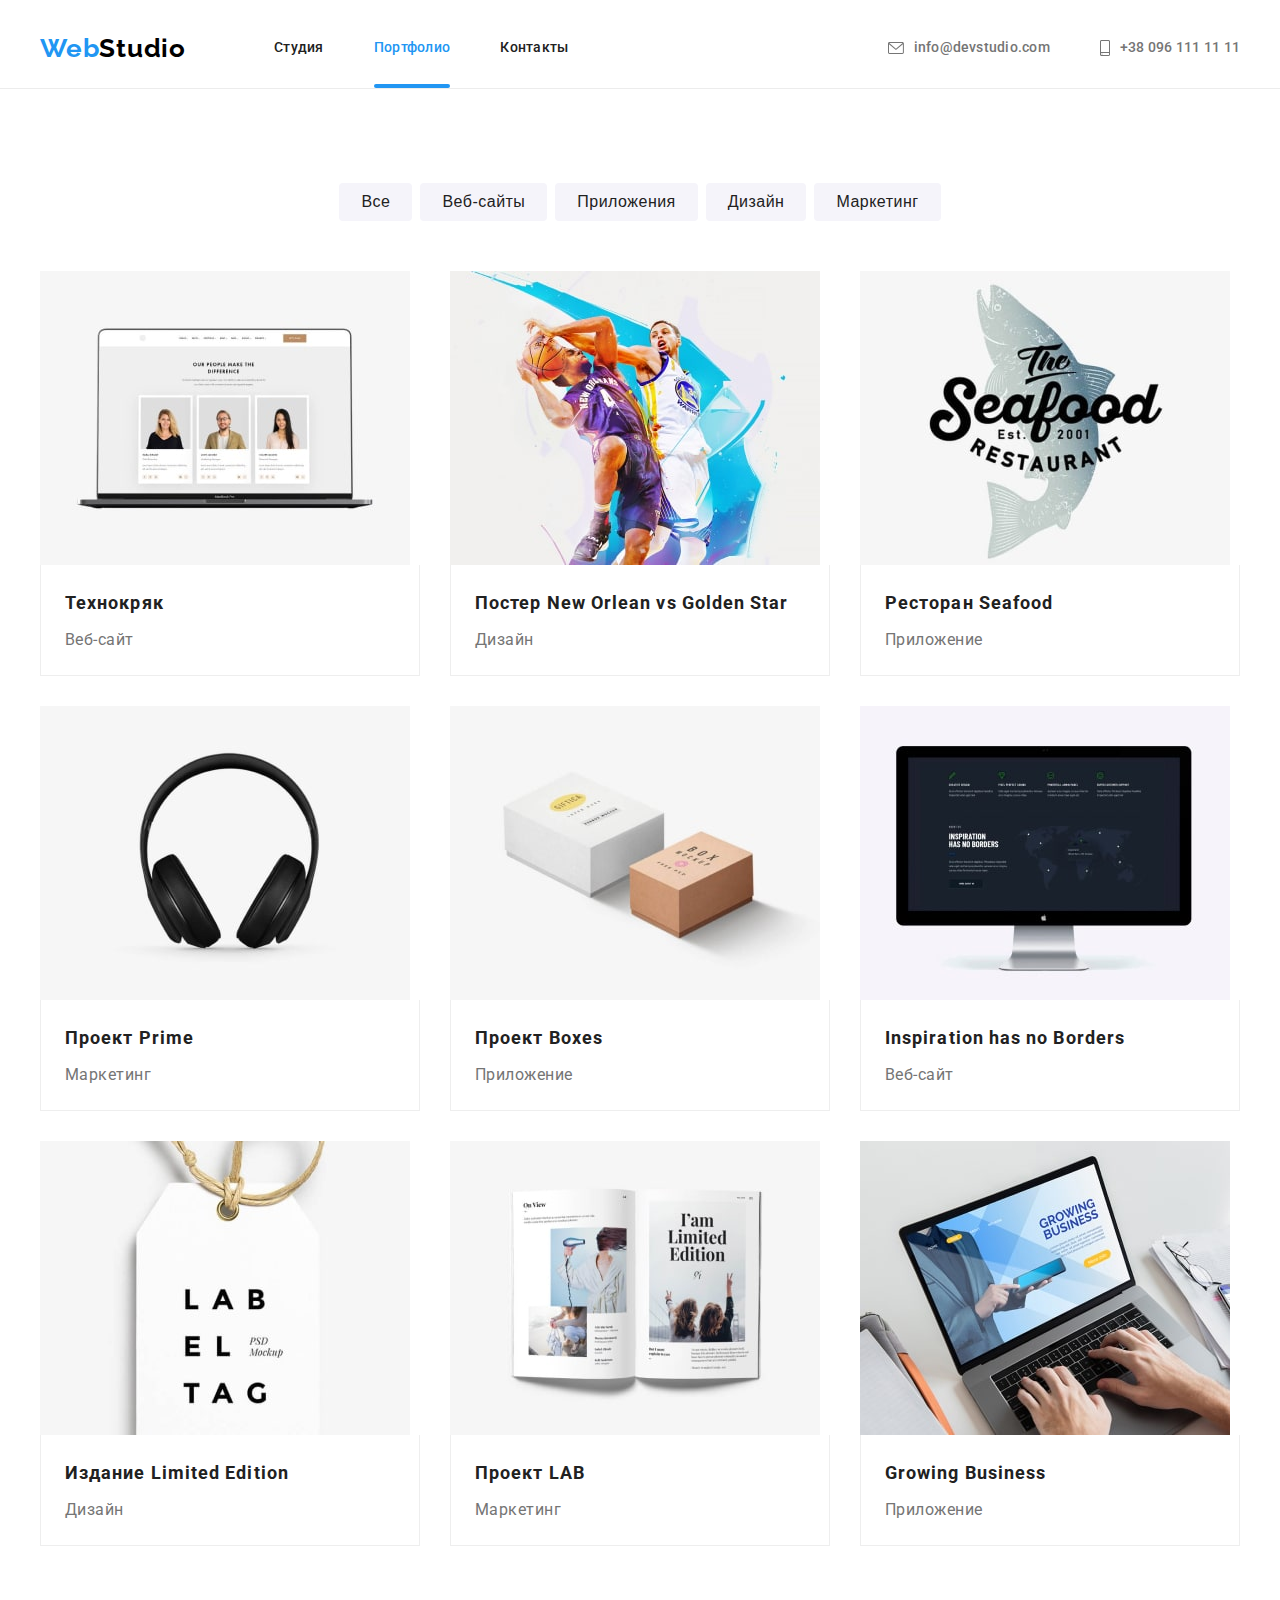
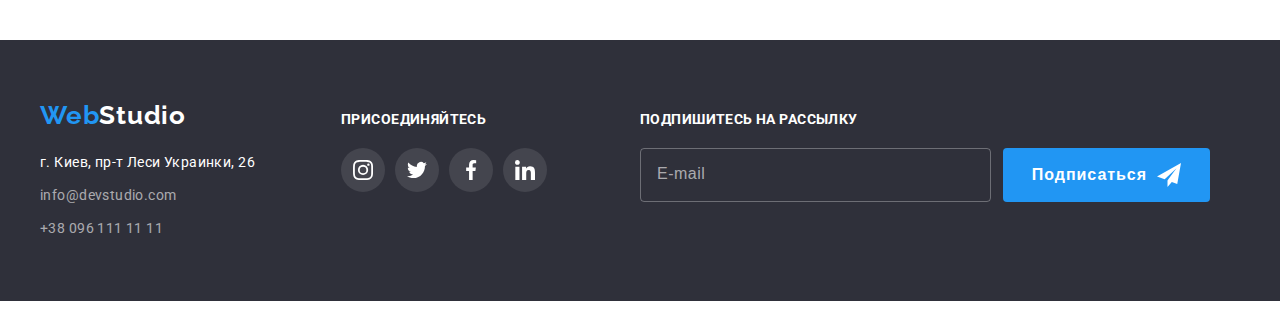
==== commit 638e33a6: "portfolio updated" ====
--- a/portfolio.html
+++ b/portfolio.html
@@ -316,40 +316,40 @@
                 <img
                   class="images"
                   srcset="
+                    ./images/desktop/portfolio-desktop/lab-min.jpg    370w,
+                    ./images/desktop/portfolio-desktop/lab2x-min.jpg  740w,
+                    ./images/tablet/tablet-portfolio/img7p-min.jpg    354w,
+                    ./images/tablet/tablet-portfolio/img@2x7p-min.jpg 708w,
+                    ./images/mobile/mobile-portfolio/imgp7-min.jpg    450w,
+                    ./images/mobile/mobile-portfolio/img@2xp7-min.jpg 900w
+                  "
+                  sizes="(min-width: 1200px) 370px, (min-width: 768px) 354px, (max-width: 767px) 450px"
+                  src="./images/img-a8.jpg"
+                  alt="Раскрытая книга"
+                />
+                <figcaption class="projects-list__overlay">
+                  Lorem ipsum dolor sit amet consectetur, adipisicing elit. Reiciendis similique
+                  iusto numquam illum officiis, excepturi hic quo temporibus maxime!
+                </figcaption>
+              </figure>
+
+              <div class="projects-list__card">
+                <h2 class="projects-list__name">Издание Limited Edition</h2>
+                <p class="projects-list__type">Дизайн</p>
+              </div>
+            </li>
+
+            <li class="projects-list__item">
+              <figure class="projects-list__fig">
+                <img
+                  class="images"
+                  srcset="
                     ./images/desktop/portfolio-desktop/limited-min.jpg   370w,
                     ./images/desktop/portfolio-desktop/limited2x-min.jpg 740w,
                     ./images/tablet/tablet-portfolio/img8p-min.jpg       354w,
                     ./images/tablet/tablet-portfolio/img@2x8p-min.jpg    708w,
                     ./images/mobile/mobile-portfolio/imgp8-min.jpg       450w,
                     ./images/mobile/mobile-portfolio/img@2xp8-min.jpg    900w
-                  "
-                  sizes="(min-width: 1200px) 370px, (min-width: 768px) 354px, (max-width: 767px) 450px"
-                  src="./images/img-a8.jpg"
-                  alt="Раскрытая книга"
-                />
-                <figcaption class="projects-list__overlay">
-                  Lorem ipsum dolor sit amet consectetur, adipisicing elit. Reiciendis similique
-                  iusto numquam illum officiis, excepturi hic quo temporibus maxime!
-                </figcaption>
-              </figure>
-
-              <div class="projects-list__card">
-                <h2 class="projects-list__name">Издание Limited Edition</h2>
-                <p class="projects-list__type">Дизайн</p>
-              </div>
-            </li>
-
-            <li class="projects-list__item">
-              <figure class="projects-list__fig">
-                <img
-                  class="images"
-                  srcset="
-                    ./images/desktop/portfolio-desktop/lab-min.jpg    370w,
-                    ./images/desktop/portfolio-desktop/lab2x-min.jpg  740w,
-                    ./images/tablet/tablet-portfolio/img7p-min.jpg    354w,
-                    ./images/tablet/tablet-portfolio/img@2x7p-min.jpg 708w,
-                    ./images/mobile/mobile-portfolio/imgp7-min.jpg    450w,
-                    ./images/mobile/mobile-portfolio/img@2xp7-min.jpg 900w
                   "
                   sizes="(min-width: 1200px) 370px, (min-width: 768px) 354px, (max-width: 767px) 450px"
                   src="./images/img-a7.jpg"
--- a/css/main.min.css
+++ b/css/main.min.css
@@ -1,2 +1,2 @@
-h1,h2,h3,h4,h5,h6,p,ul,a{margin:0;padding:0;list-style:none;text-decoration:none}button,input,textarea,a{outline:none}.visually-hidden{position:absolute;width:1px;height:1px;margin:-1px;padding:0;overflow:hidden;border:0;clip:rect(0 0 0 0)}body{width:100vw;margin-left:auto;margin-right:auto;font-family:'Roboto', sans-serif;color:#757575}.images{display:block;max-width:100%;height:auto}[srcset]{margin:0}.mob-menu-container{position:absolute;z-index:4;opacity:0;pointer-events:none;position:absolute;width:100vw;height:100vh;background-color:#fff}.is-open{opacity:1;pointer-events:visible}.is-open .btn-mob-menu__icon-deactive{display:none}.is-open .btn-mob-menu__icon-active{display:block}.btn-mob-menu__icon{position:absolute;z-index:5}.btn-mob-menu__icon-active{display:none}.btn-mob-menu__icon-deactive{display:block}.mob-menu-container{padding:48px 40px}.nav-list-mob__item:nth-child(2){margin-top:36px;margin-bottom:32px}.nav-list-mob__link{font-weight:500;font-size:40px;line-height:1.17;letter-spacing:0.02em;color:#212121}.nav-list-mob__link:hover{color:#2196f3}.nav-list-mob__link_current{color:#2196f3}.contacts-mob-container{position:absolute;left:40px;bottom:48px}.contacts-mob__item_tel{margin-bottom:32px}.contacts-mob__item_mail{margin-bottom:64px}.contacts-mob__link_tel{font-weight:500;font-size:34px;line-height:1.18;letter-spacing:0.02em;color:#2196f3}.contacts-mob__link_mail{font-weight:500;font-size:24px;line-height:1.17;letter-spacing:0.02em;color:#757575}.socials-mob{display:flex;align-items:center}.socials-mob__item:not(:last-child){border-right:1px solid rgba(33,33,33,0.2)}.socials-mob__link{font-weight:500;font-size:18px;line-height:1.22;letter-spacing:0.02em;color:#2196f3;padding:0 10px}@media screen and (min-width: 768px){.mob-menu-container{display:none}}.page-header{border-bottom:1px solid #ececec}@media screen and (max-width: 767px){.header-container{padding-top:16px;padding-bottom:16px}}@media screen and (min-width: 768px){.header-container{display:flex;align-items:center}}.container{max-width:1200px;padding-left:15px;padding-right:15px;margin-left:auto;margin-right:auto;overflow-x:hidden}@media screen and (max-width: 767px){.container{max-width:480px}}@media screen and (min-width: 768px) and (max-width: 1199px){.container{max-width:768px}}.section{padding-top:60px;padding-bottom:60px}@media screen and (min-width: 1200px){.section{padding-top:94px;padding-bottom:94px}}.logo{font-family:"Raleway",sans-serif;font-weight:700;font-size:24px;line-height:1.17;letter-spacing:0.03em}@media screen and (max-width: 767px){.logo .logo{display:block;padding-top:16px;padding-bottom:16px}}.logo__studio_dark{color:#000}.logo__studio_light{color:#fff}.logo__web{color:#2196f3}@media screen and (min-width: 1200px){.logo{font-size:26px;line-height:1.19}}.footer-logo{display:block;margin-bottom:20px}.nav-list{display:flex;margin-left:88px;font-weight:500;font-size:14px;line-height:1.14;letter-spacing:0.02em}@media screen and (max-width: 767px){.nav-list{display:none}}.nav-list__item{position:relative}.nav-list__item:not(:last-child){margin-right:50px}.nav-list__link{display:block;padding-top:32px;padding-bottom:32px;color:#212121;transition-property:color;transition-duration:250ms;transition-timing-function:cubic-bezier(0.4, 0, 0.2, 1)}.nav-list__link:hover,.nav-list__link:focus{color:#2196f3}.nav-list__link_current{color:#2196f3}.nav-list__link_current::after{content:'';position:absolute;left:0;bottom:0;width:100%;height:4px;border-radius:2px;background-color:#2196f3}.nav-menu{display:flex;align-items:center}.contacts-list{margin-left:auto;font-weight:500;font-size:12px;line-height:1.17;letter-spacing:0.02em}.contacts-list__icon{margin-right:10px;fill:#757575;transition-property:fill;transition-duration:250ms;transition-timing-function:cubic-bezier(0.4, 0, 0.2, 1)}@media screen and (max-width: 767px){.contacts-list{display:none}}@media screen and (min-width: 768px) and (max-width: 1199px){.contacts-list__item:not(:last-child){margin-bottom:10px}}@media screen and (min-width: 1200px){.contacts-list{display:flex}.contacts-list__link{font-size:14px;line-height:1.14;padding-top:32px;padding-bottom:32px}.contacts-list__item:not(:last-child){margin-right:50px}}.contacts-list__link{display:flex;align-items:center;color:currentColor;transition-property:color;transition-duration:250ms;transition-timing-function:cubic-bezier(0.4, 0, 0.2, 1)}.contacts-list__link:hover,.contacts-list__link:focus{color:#2196f3}.contacts-list__link:hover .contacts-list__icon,.contacts-list__link:focus .contacts-list__icon{fill:#2196f3}.section-hero{width:100%;text-align:center}@media screen and (max-width: 767px){.section-hero{max-width:480px;margin-left:auto;margin-right:auto;height:auto;padding:118px 60px;background-image:linear-gradient(rgba(47,48,58,0.4), rgba(47,48,58,0.4)),url(".././images/mobile/Header img-min.jpg");background-repeat:no-repeat;background-size:cover}}@media screen and (max-width: 767px) and (min-device-pixel-ratio: 2), screen and (max-width: 767px) and (min-resolution: 192dpi), screen and (max-width: 767px) and (min-resolution: 2dppx){.section-hero{background-image:linear-gradient(rgba(47,48,58,0.4), rgba(47,48,58,0.4)),url(".././images/mobile/Header img@2x-min.jpg");background-repeat:no-repeat;background-size:cover}}@media screen and (min-width: 768px){.section-hero{max-width:768px;margin-left:auto;margin-right:auto;height:auto;padding:118px 204px;background-image:linear-gradient(rgba(47,48,58,0.4), rgba(47,48,58,0.4)),url(".././images/tablet/Header img-min.jpg");background-repeat:no-repeat;background-size:cover}}@media screen and (min-width: 768px) and (min-device-pixel-ratio: 2), screen and (min-width: 768px) and (min-resolution: 192dpi), screen and (min-width: 768px) and (min-resolution: 2dppx){.section-hero{background-image:linear-gradient(rgba(47,48,58,0.4), rgba(47,48,58,0.4)),url(".././images/tablet/Header img@2x-min.jpg");background-repeat:no-repeat;background-size:cover}}@media screen and (min-width: 1200px){.section-hero{max-width:1600px;margin-left:auto;margin-right:auto;padding-top:200px;padding-bottom:200px;background-image:linear-gradient(rgba(47,48,58,0.4), rgba(47,48,58,0.4)),url(".././images/desktop/hero-min.jpg");background-repeat:no-repeat;background-size:cover}}@media screen and (min-width: 1200px) and (min-device-pixel-ratio: 2), screen and (min-width: 1200px) and (min-resolution: 192dpi), screen and (min-width: 1200px) and (min-resolution: 2dppx){.section-hero{background-image:linear-gradient(rgba(47,48,58,0.4), rgba(47,48,58,0.4)),url(".././images/desktop/hero2x-min.jpg");background-repeat:no-repeat;background-size:cover}.section-hero .main-title{max-width:696px;font-size:44px;line-height:1.36}}.main-title{margin-bottom:30px;margin-left:auto;margin-right:auto;max-width:360px;font-weight:900;font-size:26px;line-height:1.62;letter-spacing:0.06em;text-transform:uppercase;word-wrap:break-word;color:#fff}.btn{font-weight:700;font-size:16px;line-height:1.87;letter-spacing:0.06em;text-align:center;border-style:none;border-radius:4px;color:#fff;cursor:pointer;transition-property:background-color, box-shadow, color;transition-duration:250ms;transition-timing-function:cubic-bezier(0.4, 0, 0.2, 1)}.btn:hover,.btn:focus{box-shadow:0px 4px 4px rgba(0,0,0,0.15);background-color:#188ce8}.btn-mob-menu{padding:0;position:absolute;top:10px;right:15px;z-index:5;display:flex;justify-content:center;align-items:center;width:40px;height:40px;background-color:transparent;border:none}.btn-mob-menu:hover .btn-mob-menu__icon{fill:#2196f3}@media screen and (min-width: 768px){.btn-mob-menu{display:none}}.btn-hero,.btn-modal,.btn-subscribe{background-color:#2196f3}.btn-hero{padding:10px 32px}.btn-modal{padding:10px 56px}.btn-subscribe{display:flex;align-items:center;margin-left:auto;margin-right:auto;padding:10px 29px}.btn-subscribe__icon{margin-left:10px;fill:#fff}.close-btn{display:flex;justify-content:center;align-items:center;position:absolute;top:8px;right:8px;width:30px;height:30px;background-color:#fff;border:1px solid rgba(0,0,0,0.1);border-radius:50%;cursor:pointer}.close-btn__icon{fill:#000;margin:auto;transition-property:fill;transition-duration:250ms;transition-timing-function:cubic-bezier(0.4, 0, 0.2, 1)}.close-btn:hover .close-btn__icon{fill:#2196f3}.filter-list__button{padding:6px 22px;font-weight:500;line-height:1.62;letter-spacing:0.03em;color:#212121;background-color:#f5f4fa}.filter-list__button:focus,.filter-list__button:hover{color:#fff;background-color:#2196f3;box-shadow:0px 3px 1px rgba(0,0,0,0.1),0px 1px 2px rgba(0,0,0,0.08),0px 2px 2px rgba(0,0,0,0.12)}.backdrop{width:100vw;height:100vh;position:fixed;top:0;left:0;z-index:1;background-color:rgba(0,0,0,0.2);transition-property:opacity, background-color;transition-duration:250ms;transition-timing-function:cubic-bezier(0.4, 0, 0.2, 1)}.is-hidden{opacity:0;pointer-events:none}.modal{width:450px;position:absolute;left:50%;top:50%;padding:40px;transform:translate(-50%, -50%);background-color:#fff;box-shadow:0px 1px 3px rgba(0,0,0,0.12),0px 1px 1px rgba(0,0,0,0.14),0px 2px 1px rgba(0,0,0,0.2);border-radius:4px}.modal-title{margin-bottom:8px;font-weight:700;font-size:20px;line-height:1.5;text-align:center;letter-spacing:0.03em;color:#212121}@media screen and (max-width: 480px){.modal{width:95%}}@media screen and (min-width: 1200px){.modal{width:528px}.modal-title{margin-bottom:12px;font-weight:700;font-size:20px;line-height:1.15;letter-spacing:0.03em}}.form-input-wrap{display:flex;flex-direction:column}.label{margin-bottom:4px;font-size:12px;line-height:1.17;letter-spacing:0.01em;color:#757575;text-align:left}.input-wrap{position:relative;margin-bottom:10px}.input{height:40px;width:100%;padding-left:42px;border:1px solid rgba(33,33,33,0.2);border-radius:4px;transition-property:border-color;transition-duration:250ms;transition-timing-function:cubic-bezier(0.4, 0, 0.2, 1)}.input__icon{position:absolute;top:50%;left:12px;transform:translateY(-50%);transition-property:fill;transition-duration:250ms;transition-timing-function:cubic-bezier(0.4, 0, 0.2, 1)}.input:hover,.input:focus{border-color:#2196f3}.input:hover+.input__icon,.input:focus+.input__icon{fill:#2196f3}.comment-wrap{display:flex;flex-direction:column}.comment{height:120px;padding:12px 16px;margin-bottom:20px;resize:none;border:1px solid rgba(33,33,33,0.2);border-radius:4px}.comment::placeholder{font-size:12px;line-height:1.17;letter-spacing:0.01em;color:rgba(117,117,117,0.5)}.comment:hover,.comment:focus{border-color:#2196f3}.agree-wrap{display:flex;align-items:center;justify-content:center;height:24px;margin-bottom:30px}.label-agree{display:flex;align-items:center;font-size:12px;line-height:1.17;letter-spacing:0.03em;color:#757575}@media screen and (min-width: 1200px){.label-agree{font-size:14px;line-height:1.71}}.label-agree__wrap{display:flex;align-items:center;justify-content:center;margin-right:7px;width:16px;height:15px;border:2px solid #000;border-radius:2px;fill:#fff}.user-check:checked+.label-agree .label-agree__wrap{border:none;background-color:#2196f3}.label-agree__link{color:#2196f3;text-decoration:underline}.section-title{margin-bottom:30px;font-weight:700;font-size:28px;line-height:1.18;text-align:center;letter-spacing:0.03em;color:#212121}.section_bgc_light-gray{background-color:#f5f4fa}.features-list__container{max-width:100%;display:flex;justify-content:center;align-items:center;margin-bottom:30px;height:120px;background:#f5f4fa;border-radius:4px}.features-list__title{margin-bottom:10px;font-weight:700;font-size:14px;line-height:1.14;letter-spacing:0.03em;text-transform:uppercase;color:#212121}.features-list__text{font-size:14px;line-height:1.71;letter-spacing:0.03em}@media screen and (max-width: 767px){.features-list__title{text-align:center}.features-list__item:not(:last-child){margin-bottom:30px}}@media screen and (min-width: 1200px){.features-list{margin-bottom:94px;display:flex}.features-list:not(:last-child){margin-right:30px}}@media screen and (min-width: 767px) and (max-width: 1199px){.features-list{display:flex;flex-wrap:wrap;margin-top:-30px;margin-left:-30px}.features-list__item{margin-top:30px;margin-left:30px;max-width:calc((100% - 60px) / 2)}}@media screen and (min-width: 1200px){.features-list{display:flex;margin-top:-30px;margin-left:-30px}.features-list__item{margin-top:30px;margin-left:30px;max-width:calc((100% - 120px) / 4)}.features-list:not(:last-child){margin-right:30px}}.specialisation-container{display:none}@media screen and (min-width: 1200px){.specialisation-container{display:block}}.specialisation-list{display:flex;justify-content:space-between}.specialisation-list__fig{display:flex;position:relative;margin:0}.specialisation-list__label{position:absolute;bottom:0;width:100%;padding-top:27px;padding-bottom:27px;font-weight:700;font-size:14px;line-height:1.14;text-align:center;letter-spacing:0.03em;text-transform:uppercase;color:#fff;background:rgba(47,48,58,0.8)}.team-list__item{padding-bottom:30px;background:#ffffff;box-shadow:0px 1px 3px rgba(0,0,0,0.12),0px 1px 1px rgba(0,0,0,0.14),0px 2px 1px rgba(0,0,0,0.2);border-radius:0px 0px 4px 4px}@media screen and (max-width: 767px){.team-list__item:not(:last-child){margin-bottom:30px}}.team-list__images{margin-bottom:30px}.team-list__name{margin-bottom:10px;font-weight:500;font-size:16px;line-height:1.19;text-align:center;letter-spacing:0.03em;color:#212121}.team-list__profession{margin-bottom:16px;font-size:16px;line-height:1.19;text-align:center;letter-spacing:0.03em}@media screen and (min-width: 768px) and (max-width: 1199px){.team-list{display:flex;flex-wrap:wrap;margin-top:-30px;margin-left:-30px}.team-list__item{width:calc((100% - 60px) / 2);margin-top:30px;margin-left:30px}}@media screen and (min-width: 1200px){.team-list{display:flex}.team-list__item:not(:last-child){margin-right:30px}}.socials-list{display:flex;justify-content:center}.socials-list__item:not(:last-child){margin-right:10px}.socials-list__link{display:flex;justify-content:center;align-items:center;width:44px;height:44px;border-radius:50%;transition-property:background-color;transition-duration:250ms;transition-timing-function:cubic-bezier(0.4, 0, 0.2, 1)}.socials-list__link:hover,.socials-list__link:focus{background-color:#2196f3}.socials-list__link:hover .socials-list__icon,.socials-list__link:focus .socials-list__icon{fill:#fff}.socials-list__link_bgc_gray{background-color:rgba(255,255,255,0.1)}.socials-list__icon{transition-property:fill;transition-duration:250ms;transition-timing-function:cubic-bezier(0.4, 0, 0.2, 1)}.socials-list__icon_fill_light-gray{fill:#afb1b8}.socials-list__icon_fill_white{fill:#fff}.clients-list__link{display:flex;justify-content:center;align-items:center;height:92px;border:1px solid #afb1b8;border-radius:4px;transition-property:border;transition-duration:250ms;transition-timing-function:cubic-bezier(0.4, 0, 0.2, 1)}.clients-list__link:hover,.clients-list__link:focus{border:1px solid #2196f3}.clients-list__link:hover .clients-list__icon,.clients-list__link:hover .clients-list__icon,.clients-list__link:focus .clients-list__icon,.clients-list__link:focus .clients-list__icon{fill:#2196f3}.clients-list__icon{fill:#afb1b8;transition-property:fill;transition-duration:250ms;transition-timing-function:cubic-bezier(0.4, 0, 0.2, 1)}.clients-list{display:flex;flex-wrap:wrap;margin-top:-30px;margin-left:-30px}.clients-list__item{width:calc((100% - 60px) / 2);margin-top:30px;margin-left:30px}@media screen and (min-width: 768px) and (max-width: 1199px){.clients-list{display:flex;flex-wrap:wrap;margin-top:-30px;margin-left:-30px}.clients-list__item{width:calc((100% - 90px) / 3);margin-top:30px;margin-left:30px}}@media screen and (min-width: 1200px){.clients-list{display:flex;margin-top:-30px;margin-left:-30px}.clients-list__item{width:calc((100% - 180px) / 6);margin-top:30px;margin-left:30px}}.footer{background-color:#2f303a}.footer-container{padding-top:60px;padding-bottom:60px}@media screen and (min-width: 1200px){.footer-container{display:flex}}@media screen and (min-width: 768px){.tablet-footer{display:flex;align-items:top;justify-content:center}}.footer-contacts__address{font-style:inherit;font-size:14px;line-height:1.71;letter-spacing:0.03em;color:#fff}.footer-contacts__link{font-size:14px;line-height:1.71;letter-spacing:0.03em;color:rgba(255,255,255,0.6);transition-property:color;transition-duration:250ms;transition-timing-function:cubic-bezier(0.4, 0, 0.2, 1)}.footer-contacts__link:hover,.footer-contacts__link:focus{color:#2196f3}@media screen and (max-width: 767px){.section-address{text-align:center;margin-bottom:60px}.footer-contacts{text-align:center}.footer-contacts__item:not(:last-child){margin-bottom:8px}}@media screen and (min-width: 768px) and (max-width: 1199px){.section-address{text-align:center;margin-bottom:60px}.footer-contacts{text-align:center}.footer-contacts__item:nth-child(1){margin-bottom:5px}.footer-contacts__item:nth-child(2){margin-bottom:8px}}@media screen and (min-width: 1200px){.section-address{display:flex;flex-flow:column;min-width:231px}.footer-contacts__item:not(:last-child){margin-bottom:9px}}.socials-title{margin-bottom:20px;font-weight:700;font-size:14px;line-height:1.14;letter-spacing:0.03em;text-transform:uppercase;color:#fff}@media screen and (max-width: 767px){.socials-section{text-align:center;margin-bottom:60px}}@media screen and (min-width: 768px) and (max-width: 1199px){.socials-section{text-align:center;padding-top:5px;margin-left:165px}}@media screen and (min-width: 1200px){.socials-section{padding-top:12px;margin-left:70px}}.subscribe-form{text-align:center}@media screen and (min-width: 1200px){.input-btn-container{display:flex;width:570px}.subscribe-form{margin-left:93px;padding-top:12px;text-align-last:left}}.subscribe-label{display:block;margin-bottom:20px;font-weight:700;font-size:14px;line-height:1.14;letter-spacing:0.03em;text-transform:uppercase;color:#fff}.subscribe-input{height:50px;padding-left:16px;margin-bottom:20px;width:100%;border:1px solid rgba(255,255,255,0.3);border-radius:4px;background-color:transparent;color:#fff}.subscribe-input::placeholder{font-size:16px;line-height:1.25;letter-spacing:0.03em;color:rgba(255,255,255,0.6)}.subscribe-input:hover,.subscribe-input:focus{border-color:#2196f3}@media screen and (min-width: 768px){.subscribe-input{width:450px}}@media screen and (min-width: 1200px){.subscribe-input{margin-right:12px;margin-bottom:0}}.projects{padding-top:60px;padding-bottom:60px}@media screen and (min-width: 1200px){.projects{padding-top:94px;padding-bottom:94px}}.filter-list{display:flex;flex-wrap:wrap;margin-bottom:40px;margin-top:-15px}.filter-list__item:not(:last-child){margin-right:8px}.filter-list__item{margin-top:15px}@media screen and (min-width: 768px){.filter-list{justify-content:center}}@media screen and (min-width: 1200px){.filter-list{margin-bottom:50px}}.projects-list__fig{position:relative;margin:0;overflow:hidden}.projects-list__overlay{position:absolute;bottom:0;left:0;transform:translateY(105%);padding:77px 24px;width:100%;height:100%;font-size:18px;line-height:1.56;letter-spacing:0.03em;color:#fff;background:rgba(33,150,243,0.9);transition:transform 250ms cubic-bezier(0.4, 0, 0.2, 1)}.projects-list__card{display:block;padding:20px 24px;border:1px solid #eeeeee;border-top:none}.projects-list__name{margin-bottom:4px;font-weight:700;font-size:18px;line-height:36px;letter-spacing:0.06em;color:#212121}.projects-list__type{font-size:16px;line-height:30px;letter-spacing:0.03em}.projects-list__item{transition-property:box-shadow;transition-duration:250ms;transition-timing-function:cubic-bezier(0.4, 0, 0.2, 1)}.projects-list__item:hover{box-shadow:0px 1px 1px rgba(0,0,0,0.12),0px 4px 4px rgba(0,0,0,0.06),1px 4px 6px rgba(0,0,0,0.16)}.projects-list__item:hover .projects-list__overlay{transform:translateY(0)}@media screen and (max-width: 767px){.projects-list__item:not(:last-child){margin-bottom:30px}}@media screen and (min-width: 768px) and (max-width: 1199px){.projects-list{display:flex;flex-wrap:wrap;margin-top:-30px;margin-left:-30px}.projects-list__card:nth-child(1){height:146px}.projects-list__overlay{padding-top:49px;padding-bottom:49px}.projects-list .projects-list__item{flex-basis:calc(100% / 2 - 30px);margin-top:30px;margin-left:30px}.projects-list .projects-list__item:nth-child(1) .projects-list__card{height:146px}}@media screen and (min-width: 1200px){.projects-list{display:flex;flex-wrap:wrap;margin-top:-30px;margin-left:-30px}.projects-list__overlay{padding-top:63px;padding-bottom:63px}.projects-list__item{flex-basis:calc(100% / 3 - 30px);margin-top:30px;margin-left:30px}}
+h1,h2,h3,h4,h5,h6,p,ul,a{margin:0;padding:0;list-style:none;text-decoration:none}button,input,textarea,a{outline:none}.visually-hidden{position:absolute;width:1px;height:1px;margin:-1px;padding:0;overflow:hidden;border:0;clip:rect(0 0 0 0)}body{width:100vw;margin-left:auto;margin-right:auto;font-family:'Roboto', sans-serif;color:#757575}.images{display:block;max-width:100%;height:auto}[srcset]{margin:0}.mob-menu-container{position:absolute;z-index:4;opacity:0;pointer-events:none;width:100vw;height:100vh;background-color:#fff}.is-open{opacity:1;pointer-events:visible}.is-open .btn-mob-menu__icon-deactive{display:none}.is-open .btn-mob-menu__icon-active{display:block}.btn-mob-menu__icon{position:absolute;z-index:5}.btn-mob-menu__icon-active{display:none}.btn-mob-menu__icon-deactive{display:block}.mob-menu-container{padding:48px 40px}.nav-list-mob__item:nth-child(2){margin-top:36px;margin-bottom:32px}.nav-list-mob__link{font-weight:500;font-size:40px;line-height:1.17;letter-spacing:0.02em;color:#212121}.nav-list-mob__link:hover{color:#2196f3}.nav-list-mob__link_current{color:#2196f3}.contacts-mob-container{position:absolute;left:40px;bottom:48px}.contacts-mob__item_tel{margin-bottom:32px}.contacts-mob__item_mail{margin-bottom:64px}.contacts-mob__link_tel{font-weight:500;font-size:34px;line-height:1.18;letter-spacing:0.02em;color:#2196f3}.contacts-mob__link_mail{font-weight:500;font-size:24px;line-height:1.17;letter-spacing:0.02em;color:#757575}.socials-mob{display:flex;align-items:center}.socials-mob__item:not(:first-child){padding-left:10px}.socials-mob__item:not(:last-child){border-right:1px solid rgba(33,33,33,0.2)}.socials-mob__link{font-weight:500;font-size:18px;line-height:1.22;letter-spacing:0.02em;color:#2196f3;padding-right:10px}@media screen and (min-width: 768px){.mob-menu-container{display:none}}.page-header{border-bottom:1px solid #ececec}@media screen and (max-width: 767px){.header-container{padding-top:16px;padding-bottom:16px}}@media screen and (min-width: 768px){.header-container{display:flex;align-items:center}}.container{max-width:1200px;padding-left:15px;padding-right:15px;margin-left:auto;margin-right:auto;overflow-x:hidden}@media screen and (max-width: 767px){.container{max-width:480px}}@media screen and (min-width: 768px) and (max-width: 1199px){.container{max-width:768px}}.section{padding-top:60px;padding-bottom:60px}@media screen and (min-width: 1200px){.section{padding-top:94px;padding-bottom:94px}}.logo{font-family:"Raleway",sans-serif;font-weight:700;font-size:24px;line-height:1.17;letter-spacing:0.03em}@media screen and (max-width: 767px){.logo .logo{display:block;padding-top:16px;padding-bottom:16px}}.logo__studio_dark{color:#000}.logo__studio_light{color:#fff}.logo__web{color:#2196f3}@media screen and (min-width: 1200px){.logo{font-size:26px;line-height:1.19}}.footer-logo{display:block;margin-bottom:20px}.nav-list{display:flex;margin-left:88px;font-weight:500;font-size:14px;line-height:1.14;letter-spacing:0.02em}@media screen and (max-width: 767px){.nav-list{display:none}}.nav-list__item{position:relative}.nav-list__item:not(:last-child){margin-right:50px}.nav-list__link{display:block;padding-top:32px;padding-bottom:32px;color:#212121;transition-property:color;transition-duration:250ms;transition-timing-function:cubic-bezier(0.4, 0, 0.2, 1)}.nav-list__link:hover,.nav-list__link:focus{color:#2196f3}.nav-list__link_current{color:#2196f3}.nav-list__link_current::after{content:'';position:absolute;left:0;bottom:0;width:100%;height:4px;border-radius:2px;background-color:#2196f3}.nav-menu{display:flex;align-items:center}.contacts-list{margin-left:auto;font-weight:500;font-size:12px;line-height:1.17;letter-spacing:0.02em}.contacts-list__icon{margin-right:10px;fill:#757575;transition-property:fill;transition-duration:250ms;transition-timing-function:cubic-bezier(0.4, 0, 0.2, 1)}@media screen and (max-width: 767px){.contacts-list{display:none}}@media screen and (min-width: 768px) and (max-width: 1199px){.contacts-list__item:not(:last-child){margin-bottom:10px}}@media screen and (min-width: 1200px){.contacts-list{display:flex}.contacts-list__link{font-size:14px;line-height:1.14;padding-top:32px;padding-bottom:32px}.contacts-list__item:not(:last-child){margin-right:50px}}.contacts-list__link{display:flex;align-items:center;color:currentColor;transition-property:color;transition-duration:250ms;transition-timing-function:cubic-bezier(0.4, 0, 0.2, 1)}.contacts-list__link:hover,.contacts-list__link:focus{color:#2196f3}.contacts-list__link:hover .contacts-list__icon,.contacts-list__link:focus .contacts-list__icon{fill:#2196f3}.section-hero{width:100%;text-align:center}@media screen and (max-width: 767px){.section-hero{max-width:480px;margin-left:auto;margin-right:auto;height:auto;padding:118px 60px;background-image:linear-gradient(rgba(47,48,58,0.4), rgba(47,48,58,0.4)),url(".././images/mobile/Header img-min.jpg");background-repeat:no-repeat;background-size:cover}}@media screen and (max-width: 767px) and (min-device-pixel-ratio: 2), screen and (max-width: 767px) and (min-resolution: 192dpi), screen and (max-width: 767px) and (min-resolution: 2dppx){.section-hero{background-image:linear-gradient(rgba(47,48,58,0.4), rgba(47,48,58,0.4)),url(".././images/mobile/Header img@2x-min.jpg");background-repeat:no-repeat;background-size:cover}}@media screen and (min-width: 768px){.section-hero{max-width:768px;margin-left:auto;margin-right:auto;height:auto;padding:118px 204px;background-image:linear-gradient(rgba(47,48,58,0.4), rgba(47,48,58,0.4)),url(".././images/tablet/Header img-min.jpg");background-repeat:no-repeat;background-size:cover}}@media screen and (min-width: 768px) and (min-device-pixel-ratio: 2), screen and (min-width: 768px) and (min-resolution: 192dpi), screen and (min-width: 768px) and (min-resolution: 2dppx){.section-hero{background-image:linear-gradient(rgba(47,48,58,0.4), rgba(47,48,58,0.4)),url(".././images/tablet/Header img@2x-min.jpg");background-repeat:no-repeat;background-size:cover}}@media screen and (min-width: 1200px){.section-hero{max-width:1600px;margin-left:auto;margin-right:auto;padding-top:200px;padding-bottom:200px;background-image:linear-gradient(rgba(47,48,58,0.4), rgba(47,48,58,0.4)),url(".././images/desktop/hero-min.jpg");background-repeat:no-repeat;background-size:cover}}@media screen and (min-width: 1200px) and (min-device-pixel-ratio: 2), screen and (min-width: 1200px) and (min-resolution: 192dpi), screen and (min-width: 1200px) and (min-resolution: 2dppx){.section-hero{background-image:linear-gradient(rgba(47,48,58,0.4), rgba(47,48,58,0.4)),url(".././images/desktop/hero2x-min.jpg");background-repeat:no-repeat;background-size:cover}.section-hero .main-title{max-width:696px;font-size:44px;line-height:1.36}}.main-title{margin-bottom:30px;margin-left:auto;margin-right:auto;max-width:360px;font-weight:900;font-size:26px;line-height:1.62;letter-spacing:0.06em;text-transform:uppercase;word-wrap:break-word;color:#fff}.btn{font-weight:700;font-size:16px;line-height:1.87;letter-spacing:0.06em;text-align:center;border-style:none;border-radius:4px;color:#fff;cursor:pointer;transition-property:background-color, box-shadow, color;transition-duration:250ms;transition-timing-function:cubic-bezier(0.4, 0, 0.2, 1)}.btn:hover,.btn:focus{box-shadow:0px 4px 4px rgba(0,0,0,0.15);background-color:#188ce8}.btn-mob-menu{padding:0;position:absolute;top:10px;right:15px;z-index:5;display:flex;justify-content:center;align-items:center;width:40px;height:40px;background-color:transparent;border:none}.btn-mob-menu:hover .btn-mob-menu__icon{fill:#2196f3}@media screen and (min-width: 768px){.btn-mob-menu{display:none}}.btn-hero,.btn-modal,.btn-subscribe{background-color:#2196f3}.btn-hero{padding:10px 32px}.btn-modal{padding:10px 56px}.btn-subscribe{display:flex;align-items:center;margin-left:auto;margin-right:auto;padding:10px 29px}.btn-subscribe__icon{margin-left:10px;fill:#fff}.close-btn{display:flex;justify-content:center;align-items:center;position:absolute;top:8px;right:8px;width:30px;height:30px;background-color:#fff;border:1px solid rgba(0,0,0,0.1);border-radius:50%;cursor:pointer}.close-btn__icon{fill:#000;margin:auto;transition-property:fill;transition-duration:250ms;transition-timing-function:cubic-bezier(0.4, 0, 0.2, 1)}.close-btn:hover .close-btn__icon{fill:#2196f3}.filter-list__button{padding:6px 22px;font-weight:500;line-height:1.62;letter-spacing:0.03em;color:#212121;background-color:#f5f4fa}.filter-list__button:focus,.filter-list__button:hover{color:#fff;background-color:#2196f3;box-shadow:0px 3px 1px rgba(0,0,0,0.1),0px 1px 2px rgba(0,0,0,0.08),0px 2px 2px rgba(0,0,0,0.12)}.backdrop{width:100vw;height:100vh;position:fixed;top:0;left:0;z-index:1;background-color:rgba(0,0,0,0.2);transition-property:opacity, background-color;transition-duration:250ms;transition-timing-function:cubic-bezier(0.4, 0, 0.2, 1)}.is-hidden{opacity:0;pointer-events:none}.modal{width:450px;position:absolute;left:50%;top:50%;padding:40px;transform:translate(-50%, -50%);background-color:#fff;box-shadow:0px 1px 3px rgba(0,0,0,0.12),0px 1px 1px rgba(0,0,0,0.14),0px 2px 1px rgba(0,0,0,0.2);border-radius:4px}.modal-title{margin-bottom:8px;font-weight:700;font-size:20px;line-height:1.5;text-align:center;letter-spacing:0.03em;color:#212121}@media screen and (max-width: 480px){.modal{width:95%}}@media screen and (min-width: 1200px){.modal{width:528px}.modal-title{margin-bottom:12px;font-weight:700;font-size:20px;line-height:1.15;letter-spacing:0.03em}}.form-input-wrap{display:flex;flex-direction:column}.label{margin-bottom:4px;font-size:12px;line-height:1.17;letter-spacing:0.01em;color:#757575;text-align:left}.input-wrap{position:relative;margin-bottom:10px}.input{height:40px;width:100%;padding-left:42px;border:1px solid rgba(33,33,33,0.2);border-radius:4px;transition-property:border-color;transition-duration:250ms;transition-timing-function:cubic-bezier(0.4, 0, 0.2, 1)}.input__icon{position:absolute;top:50%;left:12px;transform:translateY(-50%);transition-property:fill;transition-duration:250ms;transition-timing-function:cubic-bezier(0.4, 0, 0.2, 1)}.input:hover,.input:focus{border-color:#2196f3}.input:hover+.input__icon,.input:focus+.input__icon{fill:#2196f3}.comment-wrap{display:flex;flex-direction:column}.comment{height:120px;padding:12px 16px;margin-bottom:20px;resize:none;border:1px solid rgba(33,33,33,0.2);border-radius:4px}.comment::placeholder{font-size:12px;line-height:1.17;letter-spacing:0.01em;color:rgba(117,117,117,0.5)}.comment:hover,.comment:focus{border-color:#2196f3}.agree-wrap{display:flex;align-items:center;justify-content:center;height:24px;margin-bottom:30px}.label-agree{display:flex;align-items:center;font-size:12px;line-height:1.17;letter-spacing:0.03em;color:#757575}@media screen and (min-width: 1200px){.label-agree{font-size:14px;line-height:1.71}}.label-agree__wrap{display:flex;align-items:center;justify-content:center;margin-right:7px;width:16px;height:15px;border:2px solid #000;border-radius:2px;fill:#fff}.user-check:checked+.label-agree .label-agree__wrap{border:none;background-color:#2196f3}.label-agree__link{color:#2196f3;text-decoration:underline}.section-title{margin-bottom:30px;font-weight:700;font-size:28px;line-height:1.18;text-align:center;letter-spacing:0.03em;color:#212121}.section_bgc_light-gray{background-color:#f5f4fa}.features-list__container{max-width:100%;display:flex;justify-content:center;align-items:center;margin-bottom:30px;height:120px;background:#f5f4fa;border-radius:4px}.features-list__title{margin-bottom:10px;font-weight:700;font-size:14px;line-height:1.14;letter-spacing:0.03em;text-transform:uppercase;color:#212121}.features-list__text{font-size:14px;line-height:1.71;letter-spacing:0.03em}@media screen and (max-width: 767px){.features-list__title{text-align:center}.features-list__item:not(:last-child){margin-bottom:30px}}@media screen and (min-width: 1200px){.features-list{margin-bottom:94px;display:flex}.features-list:not(:last-child){margin-right:30px}}@media screen and (min-width: 767px) and (max-width: 1199px){.features-list{display:flex;flex-wrap:wrap;margin-top:-30px;margin-left:-30px}.features-list__item{margin-top:30px;margin-left:30px;max-width:calc((100% - 60px) / 2)}}@media screen and (min-width: 1200px){.features-list{display:flex;margin-top:-30px;margin-left:-30px}.features-list__item{margin-top:30px;margin-left:30px;max-width:calc((100% - 120px) / 4)}.features-list:not(:last-child){margin-right:30px}}.specialisation-container{display:none}@media screen and (min-width: 1200px){.specialisation-container{display:block}}.specialisation-list{display:flex;justify-content:space-between}.specialisation-list__fig{display:flex;position:relative;margin:0}.specialisation-list__label{position:absolute;bottom:0;width:100%;padding-top:27px;padding-bottom:27px;font-weight:700;font-size:14px;line-height:1.14;text-align:center;letter-spacing:0.03em;text-transform:uppercase;color:#fff;background:rgba(47,48,58,0.8)}.team-list__item{padding-bottom:30px;background:#ffffff;box-shadow:0px 1px 3px rgba(0,0,0,0.12),0px 1px 1px rgba(0,0,0,0.14),0px 2px 1px rgba(0,0,0,0.2);border-radius:0px 0px 4px 4px}@media screen and (max-width: 767px){.team-list__item:not(:last-child){margin-bottom:30px}}.team-list__images{margin-bottom:30px}.team-list__name{margin-bottom:10px;font-weight:500;font-size:16px;line-height:1.19;text-align:center;letter-spacing:0.03em;color:#212121}.team-list__profession{margin-bottom:16px;font-size:16px;line-height:1.19;text-align:center;letter-spacing:0.03em}@media screen and (min-width: 768px) and (max-width: 1199px){.team-list{display:flex;flex-wrap:wrap;margin-top:-30px;margin-left:-30px}.team-list__item{width:calc((100% - 60px) / 2);margin-top:30px;margin-left:30px}}@media screen and (min-width: 1200px){.team-list{display:flex}.team-list__item:not(:last-child){margin-right:30px}}.socials-list{display:flex;justify-content:center}.socials-list__item:not(:last-child){margin-right:10px}.socials-list__link{display:flex;justify-content:center;align-items:center;width:44px;height:44px;border-radius:50%;transition-property:background-color;transition-duration:250ms;transition-timing-function:cubic-bezier(0.4, 0, 0.2, 1)}.socials-list__link:hover,.socials-list__link:focus{background-color:#2196f3}.socials-list__link:hover .socials-list__icon,.socials-list__link:focus .socials-list__icon{fill:#fff}.socials-list__link_bgc_gray{background-color:rgba(255,255,255,0.1)}.socials-list__icon{transition-property:fill;transition-duration:250ms;transition-timing-function:cubic-bezier(0.4, 0, 0.2, 1)}.socials-list__icon_fill_light-gray{fill:#afb1b8}.socials-list__icon_fill_white{fill:#fff}.clients-list__link{display:flex;justify-content:center;align-items:center;height:92px;border:1px solid #afb1b8;border-radius:4px;transition-property:border;transition-duration:250ms;transition-timing-function:cubic-bezier(0.4, 0, 0.2, 1)}.clients-list__link:hover,.clients-list__link:focus{border:1px solid #2196f3}.clients-list__link:hover .clients-list__icon,.clients-list__link:hover .clients-list__icon,.clients-list__link:focus .clients-list__icon,.clients-list__link:focus .clients-list__icon{fill:#2196f3}.clients-list__icon{fill:#afb1b8;transition-property:fill;transition-duration:250ms;transition-timing-function:cubic-bezier(0.4, 0, 0.2, 1)}.clients-list{display:flex;flex-wrap:wrap;margin-top:-30px;margin-left:-30px}.clients-list__item{width:calc((100% - 60px) / 2);margin-top:30px;margin-left:30px}@media screen and (min-width: 768px) and (max-width: 1199px){.clients-list{display:flex;flex-wrap:wrap;margin-top:-30px;margin-left:-30px}.clients-list__item{width:calc((100% - 90px) / 3);margin-top:30px;margin-left:30px}}@media screen and (min-width: 1200px){.clients-list{display:flex;margin-top:-30px;margin-left:-30px}.clients-list__item{width:calc((100% - 180px) / 6);margin-top:30px;margin-left:30px}}.footer{background-color:#2f303a}.footer-container{padding-top:60px;padding-bottom:60px}@media screen and (min-width: 1200px){.footer-container{display:flex}}@media screen and (min-width: 768px){.tablet-footer{display:flex;align-items:top;justify-content:center}}.footer-contacts__address{font-style:inherit;font-size:14px;line-height:1.71;letter-spacing:0.03em;color:#fff}.footer-contacts__link{font-size:14px;line-height:1.71;letter-spacing:0.03em;color:rgba(255,255,255,0.6);transition-property:color;transition-duration:250ms;transition-timing-function:cubic-bezier(0.4, 0, 0.2, 1)}.footer-contacts__link:hover,.footer-contacts__link:focus{color:#2196f3}@media screen and (max-width: 767px){.section-address{text-align:center;margin-bottom:60px}.footer-contacts{text-align:center}.footer-contacts__item:not(:last-child){margin-bottom:8px}}@media screen and (min-width: 768px) and (max-width: 1199px){.section-address{text-align:center;margin-bottom:60px}.footer-contacts{text-align:center}.footer-contacts__item:nth-child(1){margin-bottom:5px}.footer-contacts__item:nth-child(2){margin-bottom:8px}}@media screen and (min-width: 1200px){.section-address{display:flex;flex-flow:column;min-width:231px}.footer-contacts__item:not(:last-child){margin-bottom:9px}}.socials-title{margin-bottom:20px;font-weight:700;font-size:14px;line-height:1.14;letter-spacing:0.03em;text-transform:uppercase;color:#fff}@media screen and (max-width: 767px){.socials-section{text-align:center;margin-bottom:60px}}@media screen and (min-width: 768px) and (max-width: 1199px){.socials-section{text-align:center;padding-top:5px;margin-left:165px}}@media screen and (min-width: 1200px){.socials-section{padding-top:12px;margin-left:70px}}.subscribe-form{text-align:center}@media screen and (min-width: 1200px){.input-btn-container{display:flex;width:570px}.subscribe-form{margin-left:93px;padding-top:12px;text-align-last:left}}.subscribe-label{display:block;margin-bottom:20px;font-weight:700;font-size:14px;line-height:1.14;letter-spacing:0.03em;text-transform:uppercase;color:#fff}.subscribe-input{height:50px;padding-left:16px;margin-bottom:20px;width:100%;border:1px solid rgba(255,255,255,0.3);border-radius:4px;background-color:transparent;color:#fff}.subscribe-input::placeholder{font-size:16px;line-height:1.25;letter-spacing:0.03em;color:rgba(255,255,255,0.6)}.subscribe-input:hover,.subscribe-input:focus{border-color:#2196f3}@media screen and (min-width: 768px){.subscribe-input{width:450px}}@media screen and (min-width: 1200px){.subscribe-input{margin-right:12px;margin-bottom:0}}.projects{padding-top:60px;padding-bottom:60px}@media screen and (min-width: 1200px){.projects{padding-top:94px;padding-bottom:94px}}.filter-list{display:flex;flex-wrap:wrap;margin-bottom:40px;margin-top:-15px}.filter-list__item:not(:last-child){margin-right:8px}.filter-list__item{margin-top:15px}@media screen and (min-width: 768px){.filter-list{justify-content:center}}@media screen and (min-width: 1200px){.filter-list{margin-bottom:50px}}.projects-list__fig{position:relative;margin:0;overflow:hidden}.projects-list__overlay{position:absolute;bottom:0;left:0;transform:translateY(105%);padding:77px 24px;width:100%;height:100%;font-size:18px;line-height:1.56;letter-spacing:0.03em;color:#fff;background:rgba(33,150,243,0.9);transition:transform 250ms cubic-bezier(0.4, 0, 0.2, 1)}.projects-list__card{display:block;padding:20px 24px;border:1px solid #eeeeee;border-top:none}.projects-list__name{margin-bottom:4px;font-weight:700;font-size:18px;line-height:36px;letter-spacing:0.06em;color:#212121}.projects-list__type{font-size:16px;line-height:30px;letter-spacing:0.03em}.projects-list__item{transition-property:box-shadow;transition-duration:250ms;transition-timing-function:cubic-bezier(0.4, 0, 0.2, 1)}.projects-list__item:hover{box-shadow:0px 1px 1px rgba(0,0,0,0.12),0px 4px 4px rgba(0,0,0,0.06),1px 4px 6px rgba(0,0,0,0.16)}.projects-list__item:hover .projects-list__overlay{transform:translateY(0)}@media screen and (max-width: 767px){.projects-list__item:not(:last-child){margin-bottom:30px}}@media screen and (min-width: 768px) and (max-width: 1199px){.projects-list{display:flex;flex-wrap:wrap;margin-top:-30px;margin-left:-30px}.projects-list__card:nth-child(1){height:146px}.projects-list__overlay{padding-top:49px;padding-bottom:49px}.projects-list .projects-list__item{flex-basis:calc(100% / 2 - 30px);margin-top:30px;margin-left:30px}.projects-list .projects-list__item:nth-child(1) .projects-list__card{height:146px}}@media screen and (min-width: 1200px){.projects-list{display:flex;flex-wrap:wrap;margin-top:-30px;margin-left:-30px}.projects-list__overlay{padding-top:63px;padding-bottom:63px}.projects-list__item{flex-basis:calc(100% / 3 - 30px);margin-top:30px;margin-left:30px}}
 /*# sourceMappingURL=main.min.css.map */